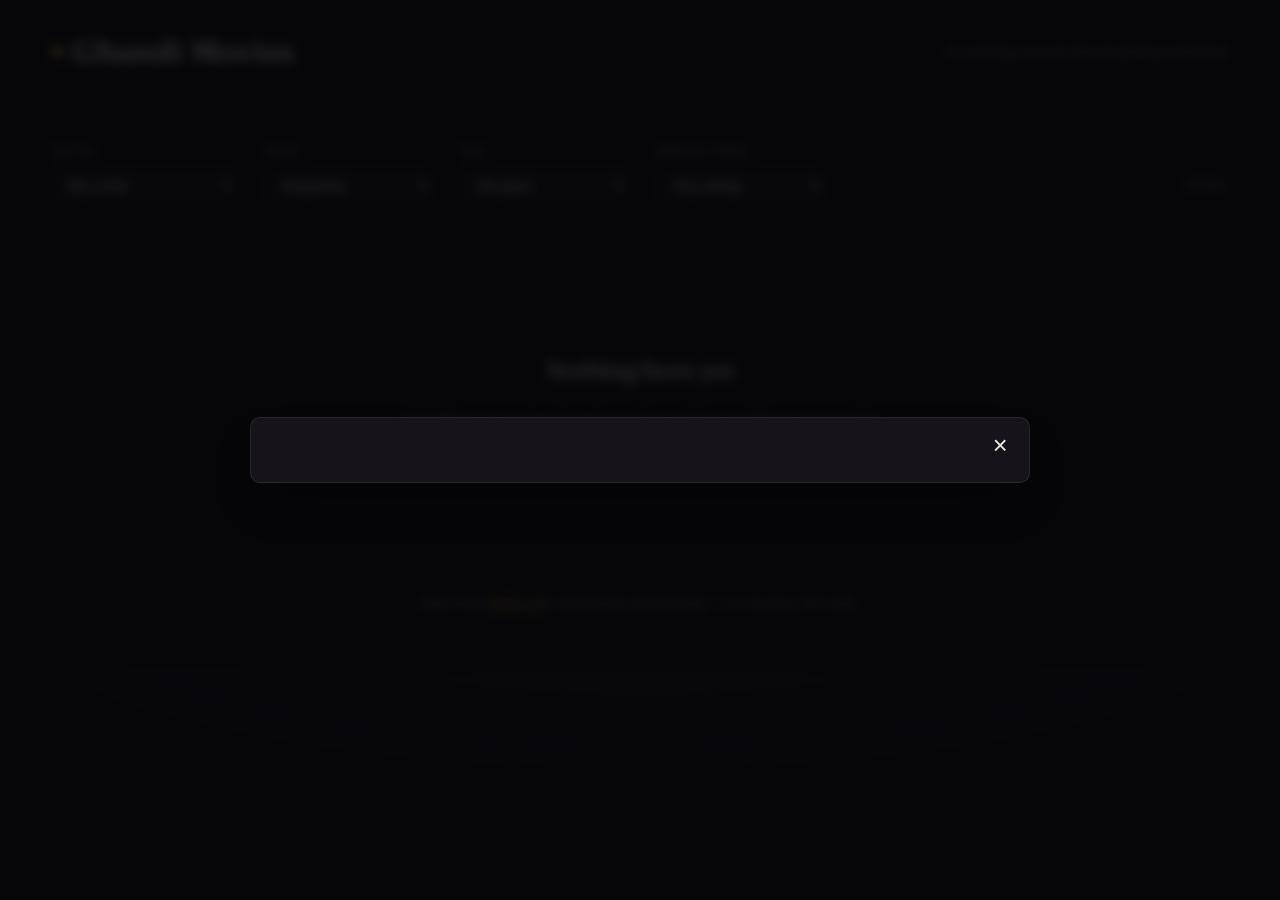
==== index.html @ 1f0ba1b4 "Add files via upload" ====
<!DOCTYPE html>
<html lang="en">
<head>
  <meta charset="UTF-8" />
  <meta name="viewport" content="width=device-width, initial-scale=1.0" />
  <title>GHANDI MOVIES — a personal film archive</title>
  <meta name="description" content="A personal, self-updating library of every film watched — built from a plain text list." />

  <link rel="preconnect" href="https://fonts.googleapis.com">
  <link rel="preconnect" href="https://fonts.gstatic.com" crossorigin>
  <link href="https://fonts.googleapis.com/css2?family=Fraunces:opsz,wght@9..144,400;9..144,500;9..144,600&family=Inter:wght@400;500;600&display=swap" rel="stylesheet">

  <link rel="stylesheet" href="style.css" />
</head>
<body>

  <header class="site-header" id="site-header">
    <div class="header-inner">
      <div class="brand">
        <span class="brand-mark" aria-hidden="true"></span>
        <h1 class="brand-name">Ghandi Movies</h1>
      </div>
      <p class="brand-tagline">A running record of everything watched</p>
    </div>

    <div class="stats-strip" id="stats-strip" aria-live="polite">
      <!-- filled in by script.js -->
    </div>
  </header>

  <main>

    <section class="controls" id="controls" aria-label="Sort and filter">
      <div class="control-group">
        <label for="sort-select">Sort by</label>
        <select id="sort-select">
          <option value="my-order">My order</option>
          <option value="rating-desc">Rating — high to low</option>
          <option value="rating-asc">Rating — low to high</option>
          <option value="year-desc">Year — newest first</option>
          <option value="year-asc">Year — oldest first</option>
          <option value="alpha-asc">Title A → Z</option>
          <option value="alpha-desc">Title Z → A</option>
        </select>
      </div>

      <div class="control-group">
        <label for="genre-select">Genre</label>
        <select id="genre-select">
          <option value="all">All genres</option>
        </select>
      </div>

      <div class="control-group">
        <label for="year-select">Year</label>
        <select id="year-select">
          <option value="all">All years</option>
        </select>
      </div>

      <div class="control-group">
        <label for="rating-select">Minimum rating</label>
        <select id="rating-select">
          <option value="0">Any rating</option>
          <option value="9">9.0+</option>
          <option value="8">8.0+</option>
          <option value="7">7.0+</option>
          <option value="6">6.0+</option>
          <option value="5">5.0+</option>
        </select>
      </div>

      <p class="result-count" id="result-count"></p>
    </section>

    <section aria-label="Movie collection">
      <div class="movie-grid" id="movie-grid">
        <!-- movie cards injected by script.js -->
      </div>

      <div class="empty-state" id="empty-state" hidden>
        <h2>Nothing here yet</h2>
        <p id="empty-state-message">
          Add titles to <code>movies.txt</code> and run the update workflow to populate this archive.
        </p>
      </div>
    </section>

  </main>

  <footer class="site-footer">
    <p>Data from <a href="https://www.omdbapi.com/" target="_blank" rel="noopener noreferrer">OMDb API</a>. Generated automatically — no browser API calls.</p>
  </footer>

  <!-- Card detail overlay -->
  <div class="detail-overlay" id="detail-overlay" hidden>
    <div class="detail-card" role="dialog" aria-modal="true" aria-labelledby="detail-title">
      <button class="detail-close" id="detail-close" aria-label="Close">&times;</button>
      <div class="detail-body" id="detail-body"></div>
    </div>
  </div>

  <script src="script.js"></script>
</body>
</html>
---- style.css ----
/* ==========================================================================
   GHANDI MOVIES — design tokens
   Palette:  #0D0C10 base / #16141A elevated / #EFEAE0 ivory text
             #948F92 muted / #C7A24C brass accent / #7E2436 curtain red
   Type:     Fraunces (display/serif) + Inter (UI/body)
   ========================================================================== */

:root {
  --bg: #0d0c10;
  --bg-elevated: #16141a;
  --bg-card: #1b191f;
  --hairline: rgba(239, 234, 224, 0.09);
  --ivory: #efeae0;
  --muted: #938d92;
  --brass: #c7a24c;
  --brass-soft: rgba(199, 162, 76, 0.16);
  --curtain: #9c3347;

  --font-display: "Fraunces", Georgia, serif;
  --font-body: "Inter", -apple-system, BlinkMacSystemFont, sans-serif;

  --shadow-lifted: 0 24px 48px -20px rgba(0, 0, 0, 0.65);
  --radius-card: 4px 4px 14px 14px;
}

* { box-sizing: border-box; }

@media (prefers-reduced-motion: reduce) {
  *, *::before, *::after {
    animation-duration: 0.001ms !important;
    transition-duration: 0.001ms !important;
  }
}

html { scroll-behavior: smooth; }

body {
  margin: 0;
  background: radial-gradient(ellipse 120% 60% at 50% -10%, #1c1922 0%, var(--bg) 55%);
  color: var(--ivory);
  font-family: var(--font-body);
  line-height: 1.5;
  -webkit-font-smoothing: antialiased;
}

a { color: var(--brass); }

:focus-visible {
  outline: 2px solid var(--brass);
  outline-offset: 3px;
}

/* ---------- header ---------- */

.site-header {
  position: sticky;
  top: 0;
  z-index: 40;
  background: rgba(13, 12, 16, 0.88);
  backdrop-filter: blur(10px);
  border-bottom: 1px solid var(--hairline);
}

.header-inner {
  max-width: 1240px;
  margin: 0 auto;
  padding: 1.75rem 2rem 1.1rem;
  display: flex;
  align-items: baseline;
  justify-content: space-between;
  gap: 1rem;
  flex-wrap: wrap;
}

.brand { display: flex; align-items: center; gap: 0.65rem; }

.brand-mark {
  width: 11px;
  height: 11px;
  border-radius: 50%;
  background: var(--brass);
  box-shadow: 0 0 0 3px var(--brass-soft);
  flex-shrink: 0;
}

.brand-name {
  font-family: var(--font-display);
  font-optical-sizing: auto;
  font-weight: 600;
  font-size: clamp(1.5rem, 2.4vw, 2.05rem);
  letter-spacing: 0.01em;
  margin: 0;
}

.brand-tagline {
  margin: 0;
  color: var(--muted);
  font-size: 0.92rem;
}

.stats-strip {
  max-width: 1240px;
  margin: 0 auto;
  padding: 0 2rem 1.1rem;
  display: flex;
  gap: 2.25rem;
  flex-wrap: wrap;
  font-size: 0.85rem;
}

.stat {
  display: flex;
  flex-direction: column;
  gap: 0.15rem;
  min-width: 80px;
}

.stat-value {
  font-family: var(--font-display);
  font-size: 1.25rem;
  font-weight: 500;
  color: var(--ivory);
}

.stat-label { color: var(--muted); }

.stat-value.accent { color: var(--brass); }

/* ---------- controls ---------- */

.controls {
  max-width: 1240px;
  margin: 2rem auto 0.5rem;
  padding: 0 2rem;
  display: flex;
  align-items: flex-end;
  gap: 1.75rem;
  flex-wrap: wrap;
}

.control-group {
  display: flex;
  flex-direction: column;
  gap: 0.35rem;
}

.control-group label {
  font-size: 0.78rem;
  color: var(--muted);
}

.control-group select {
  background: var(--bg-elevated);
  color: var(--ivory);
  border: 1px solid var(--hairline);
  border-radius: 3px;
  padding: 0.5rem 0.7rem;
  font-family: var(--font-body);
  font-size: 0.9rem;
  min-width: 168px;
  cursor: pointer;
}

.control-group select:hover { border-color: var(--brass); }

.result-count {
  margin: 0 0 0.55rem auto;
  color: var(--muted);
  font-size: 0.85rem;
}

/* ---------- movie grid ---------- */

.movie-grid {
  max-width: 1240px;
  margin: 0 auto;
  padding: 1.75rem 2rem 4rem;
  display: grid;
  grid-template-columns: repeat(auto-fill, minmax(200px, 1fr));
  gap: 1.9rem 1.6rem;
}

.movie-card {
  position: relative;
  background: var(--bg-card);
  border-radius: var(--radius-card);
  overflow: hidden;
  cursor: pointer;
  transition: transform 0.35s cubic-bezier(0.2, 0.8, 0.2, 1), box-shadow 0.35s ease;
}

.movie-card:hover,
.movie-card:focus-visible {
  transform: translateY(-6px);
  box-shadow: var(--shadow-lifted);
}

.poster-wrap {
  position: relative;
  aspect-ratio: 2 / 3;
  background: linear-gradient(155deg, #221f28, #131218);
  overflow: hidden;
}

.poster-wrap img {
  width: 100%;
  height: 100%;
  object-fit: cover;
  display: block;
  transition: transform 0.6s ease;
}

.movie-card:hover .poster-wrap img { transform: scale(1.045); }

.poster-placeholder {
  display: flex;
  align-items: center;
  justify-content: center;
  height: 100%;
  padding: 1rem;
  text-align: center;
  color: var(--muted);
  font-family: var(--font-display);
  font-size: 1rem;
}

.rating-badge {
  position: absolute;
  top: 0.6rem;
  right: 0.6rem;
  background: rgba(13, 12, 16, 0.82);
  border: 1px solid var(--brass-soft);
  color: var(--brass);
  font-family: var(--font-display);
  font-weight: 600;
  font-size: 0.85rem;
  padding: 0.2rem 0.5rem;
  border-radius: 3px;
  backdrop-filter: blur(4px);
}

.card-overlay {
  position: absolute;
  inset: 0;
  display: flex;
  align-items: flex-end;
  padding: 0.9rem;
  background: linear-gradient(0deg, rgba(9, 8, 11, 0.95) 8%, rgba(9, 8, 11, 0.35) 55%, transparent 85%);
  opacity: 0;
  transition: opacity 0.3s ease;
}

.movie-card:hover .card-overlay,
.movie-card:focus-visible .card-overlay { opacity: 1; }

.overlay-cast {
  font-size: 0.78rem;
  color: var(--muted);
  line-height: 1.4;
}

.card-meta {
  padding: 0.8rem 0.85rem 0.95rem;
}

.card-title {
  font-family: var(--font-display);
  font-weight: 500;
  font-size: 1.02rem;
  margin: 0 0 0.25rem;
  line-height: 1.3;
}

.card-subline {
  margin: 0;
  color: var(--muted);
  font-size: 0.82rem;
  display: flex;
  gap: 0.5rem;
  flex-wrap: wrap;
}

.error-card {
  border: 1px dashed rgba(239, 234, 224, 0.18);
  cursor: default;
}

.error-card .poster-placeholder { color: var(--curtain); }

/* ---------- empty state ---------- */

.empty-state {
  max-width: 560px;
  margin: 3rem auto 6rem;
  text-align: center;
  padding: 0 2rem;
}

.empty-state h2 {
  font-family: var(--font-display);
  font-weight: 500;
}

.empty-state p { color: var(--muted); }

.empty-state code {
  background: var(--bg-elevated);
  padding: 0.1rem 0.4rem;
  border-radius: 3px;
  font-size: 0.9em;
}

/* ---------- detail overlay ---------- */

.detail-overlay {
  position: fixed;
  inset: 0;
  background: rgba(6, 5, 8, 0.82);
  backdrop-filter: blur(6px);
  display: flex;
  align-items: center;
  justify-content: center;
  z-index: 100;
  padding: 1.5rem;
}

.detail-card {
  position: relative;
  background: var(--bg-elevated);
  border: 1px solid var(--hairline);
  border-radius: 10px;
  max-width: 780px;
  width: 100%;
  max-height: 88vh;
  overflow-y: auto;
  box-shadow: var(--shadow-lifted);
}

.detail-body {
  display: grid;
  grid-template-columns: 220px 1fr;
  gap: 1.75rem;
  padding: 2rem;
}

@media (max-width: 620px) {
  .detail-body { grid-template-columns: 1fr; }
}

.detail-body img {
  width: 100%;
  border-radius: 6px;
  aspect-ratio: 2 / 3;
  object-fit: cover;
}

.detail-body h2 {
  font-family: var(--font-display);
  font-size: 1.6rem;
  margin: 0 0 0.35rem;
}

.detail-facts {
  color: var(--muted);
  font-size: 0.88rem;
  margin: 0 0 1rem;
  display: flex;
  gap: 0.6rem;
  flex-wrap: wrap;
}

.detail-plot {
  margin: 0 0 1rem;
  font-size: 0.95rem;
}

.detail-row {
  font-size: 0.86rem;
  margin: 0.3rem 0;
}

.detail-row span { color: var(--muted); }

.detail-close {
  position: absolute;
  top: 0.85rem;
  right: 0.95rem;
  background: none;
  border: none;
  color: var(--ivory);
  font-size: 1.6rem;
  line-height: 1;
  cursor: pointer;
  z-index: 1;
}

.detail-close:hover { color: var(--brass); }

/* ---------- footer ---------- */

.site-footer {
  border-top: 1px solid var(--hairline);
  text-align: center;
  padding: 1.75rem 1rem 2.5rem;
  color: var(--muted);
  font-size: 0.82rem;
}

/* ---------- responsive ---------- */

@media (max-width: 640px) {
  .header-inner, .stats-strip, .controls, .movie-grid { padding-left: 1.15rem; padding-right: 1.15rem; }
  .movie-grid { grid-template-columns: repeat(auto-fill, minmax(150px, 1fr)); gap: 1.2rem 1rem; }
  .result-count { margin-left: 0; width: 100%; order: 10; }
}
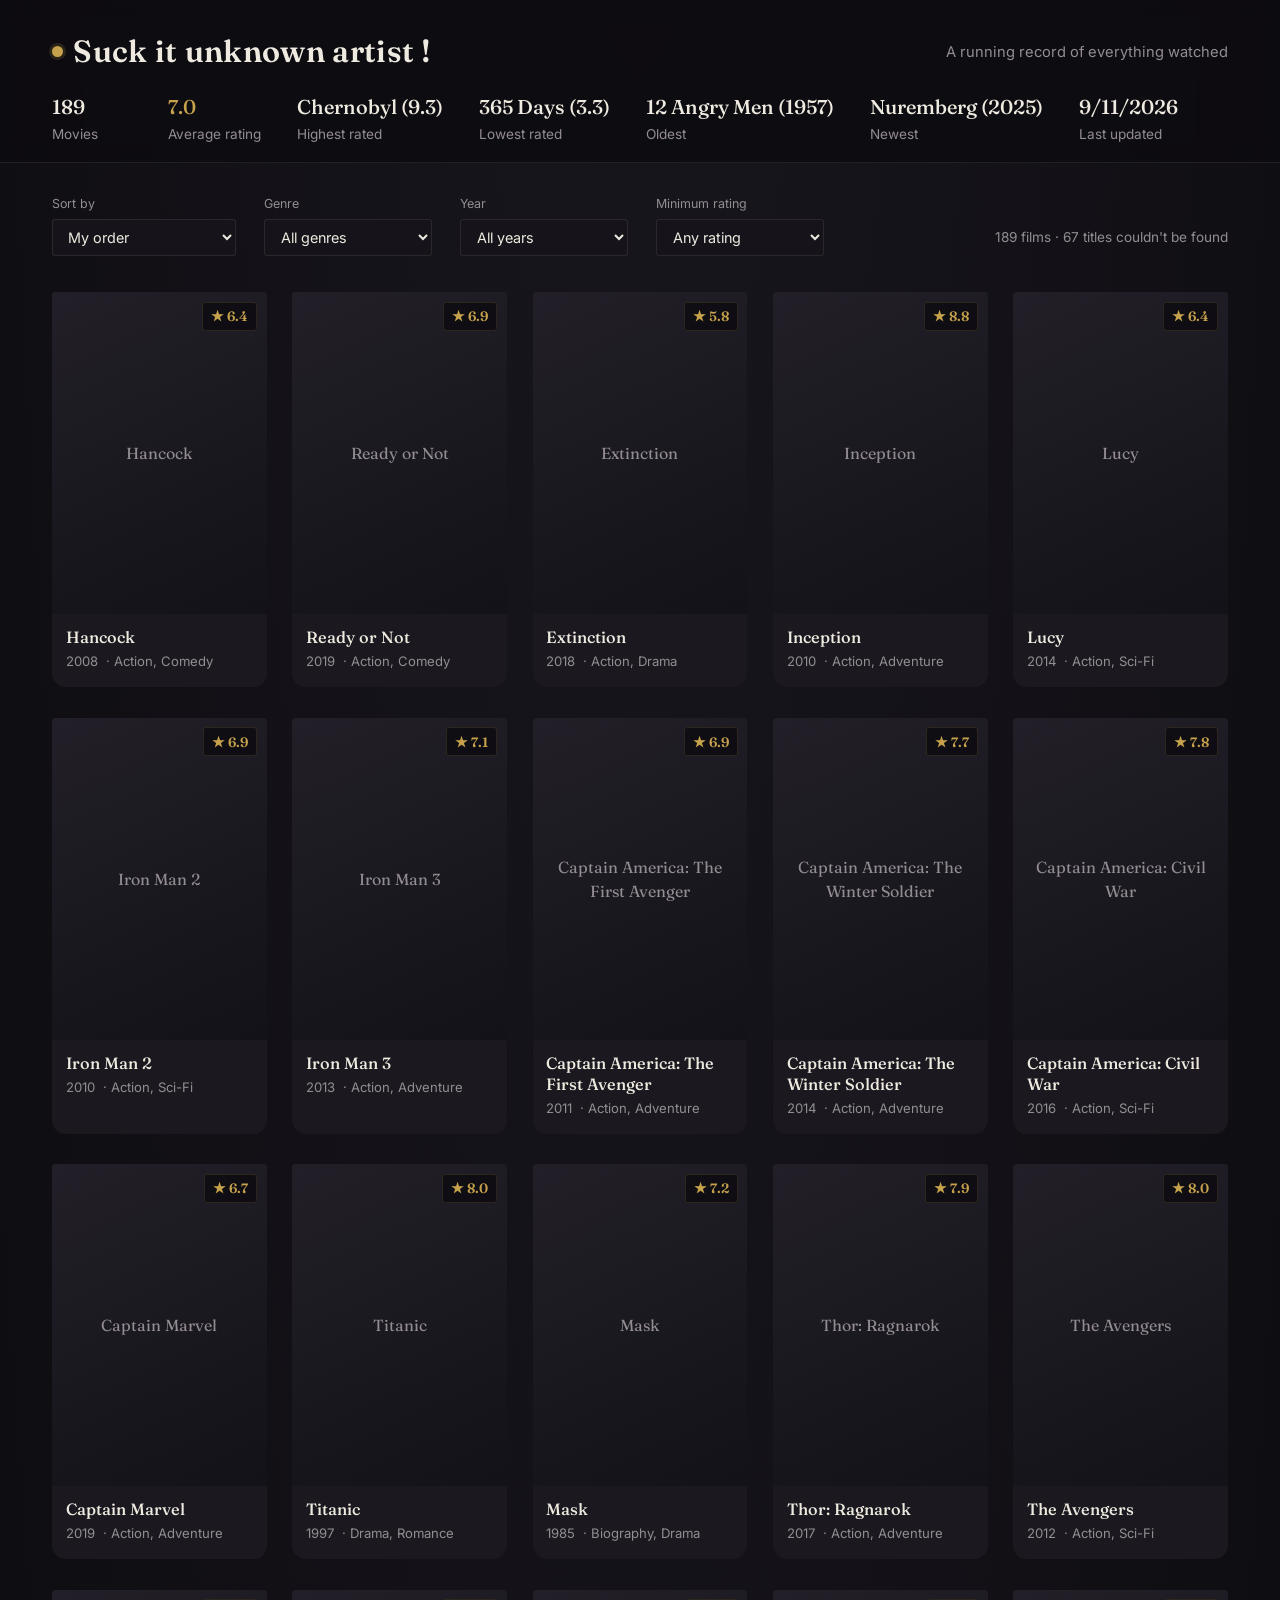
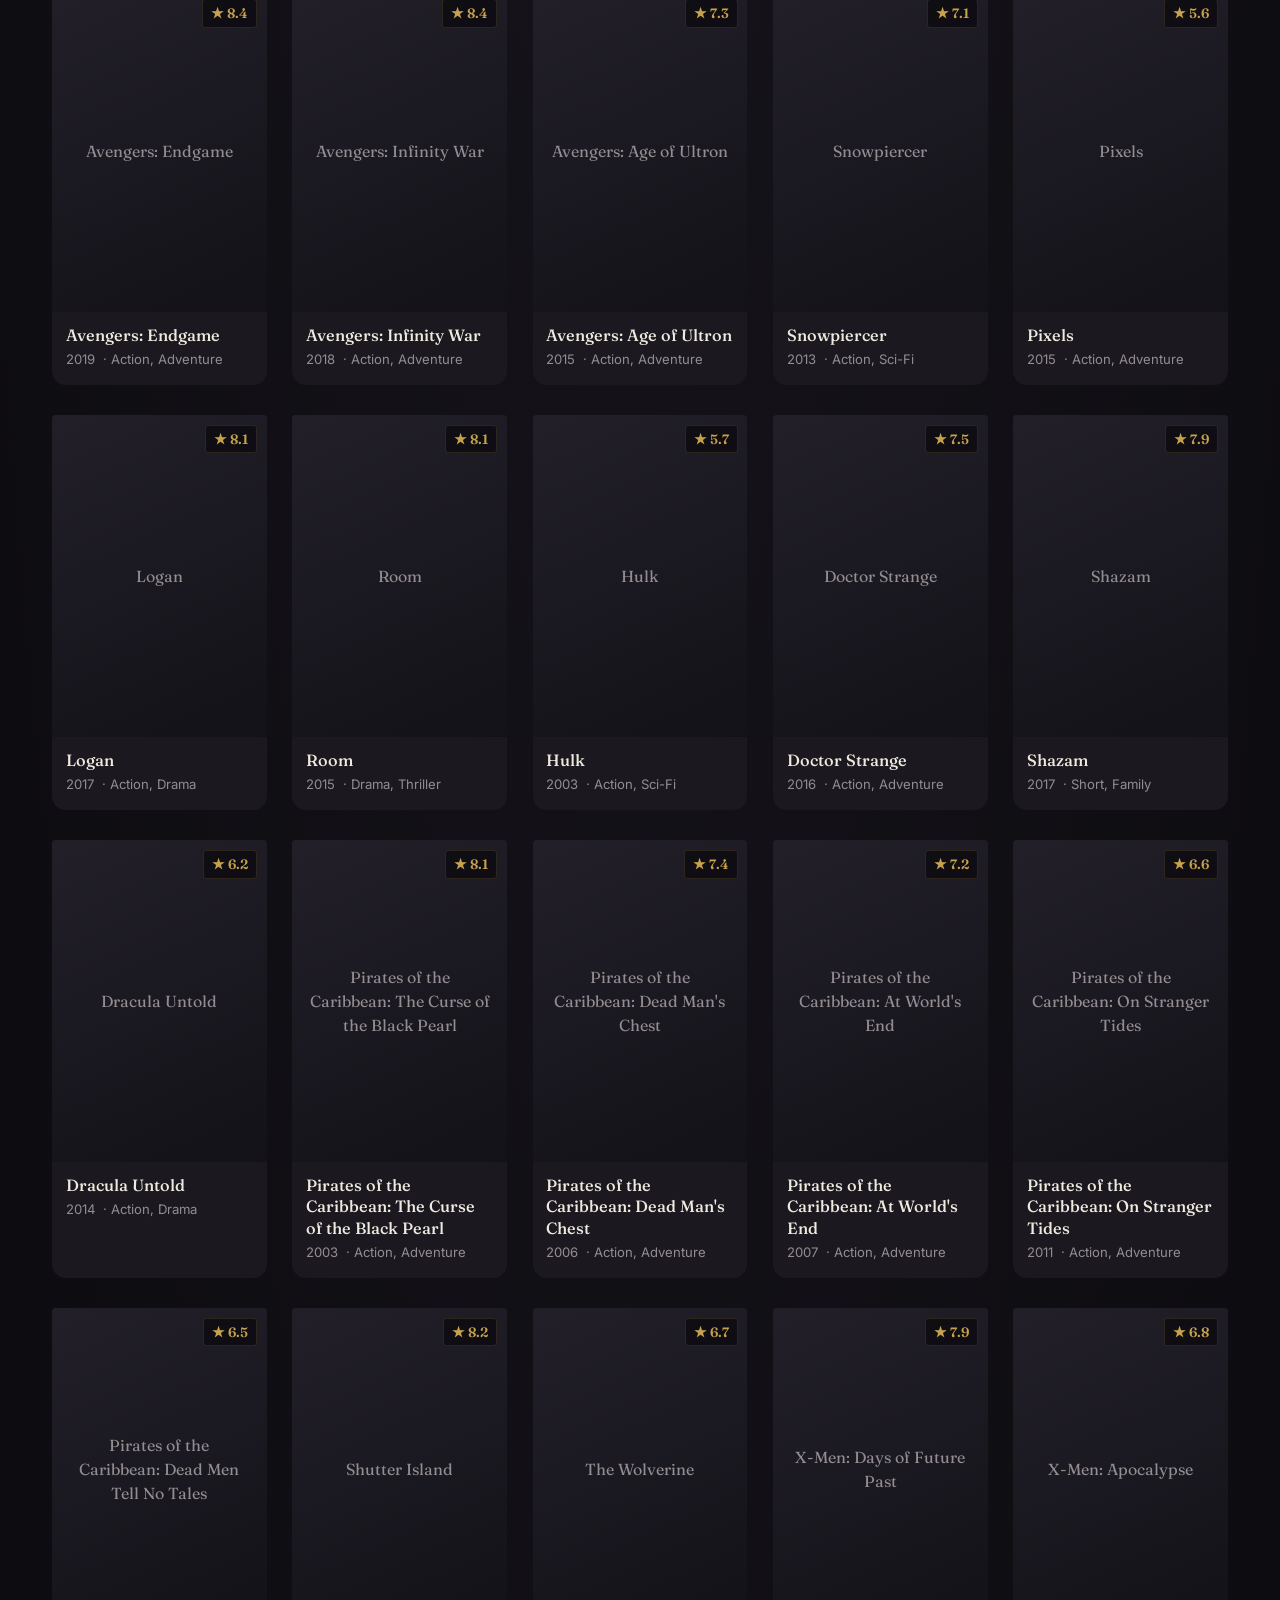
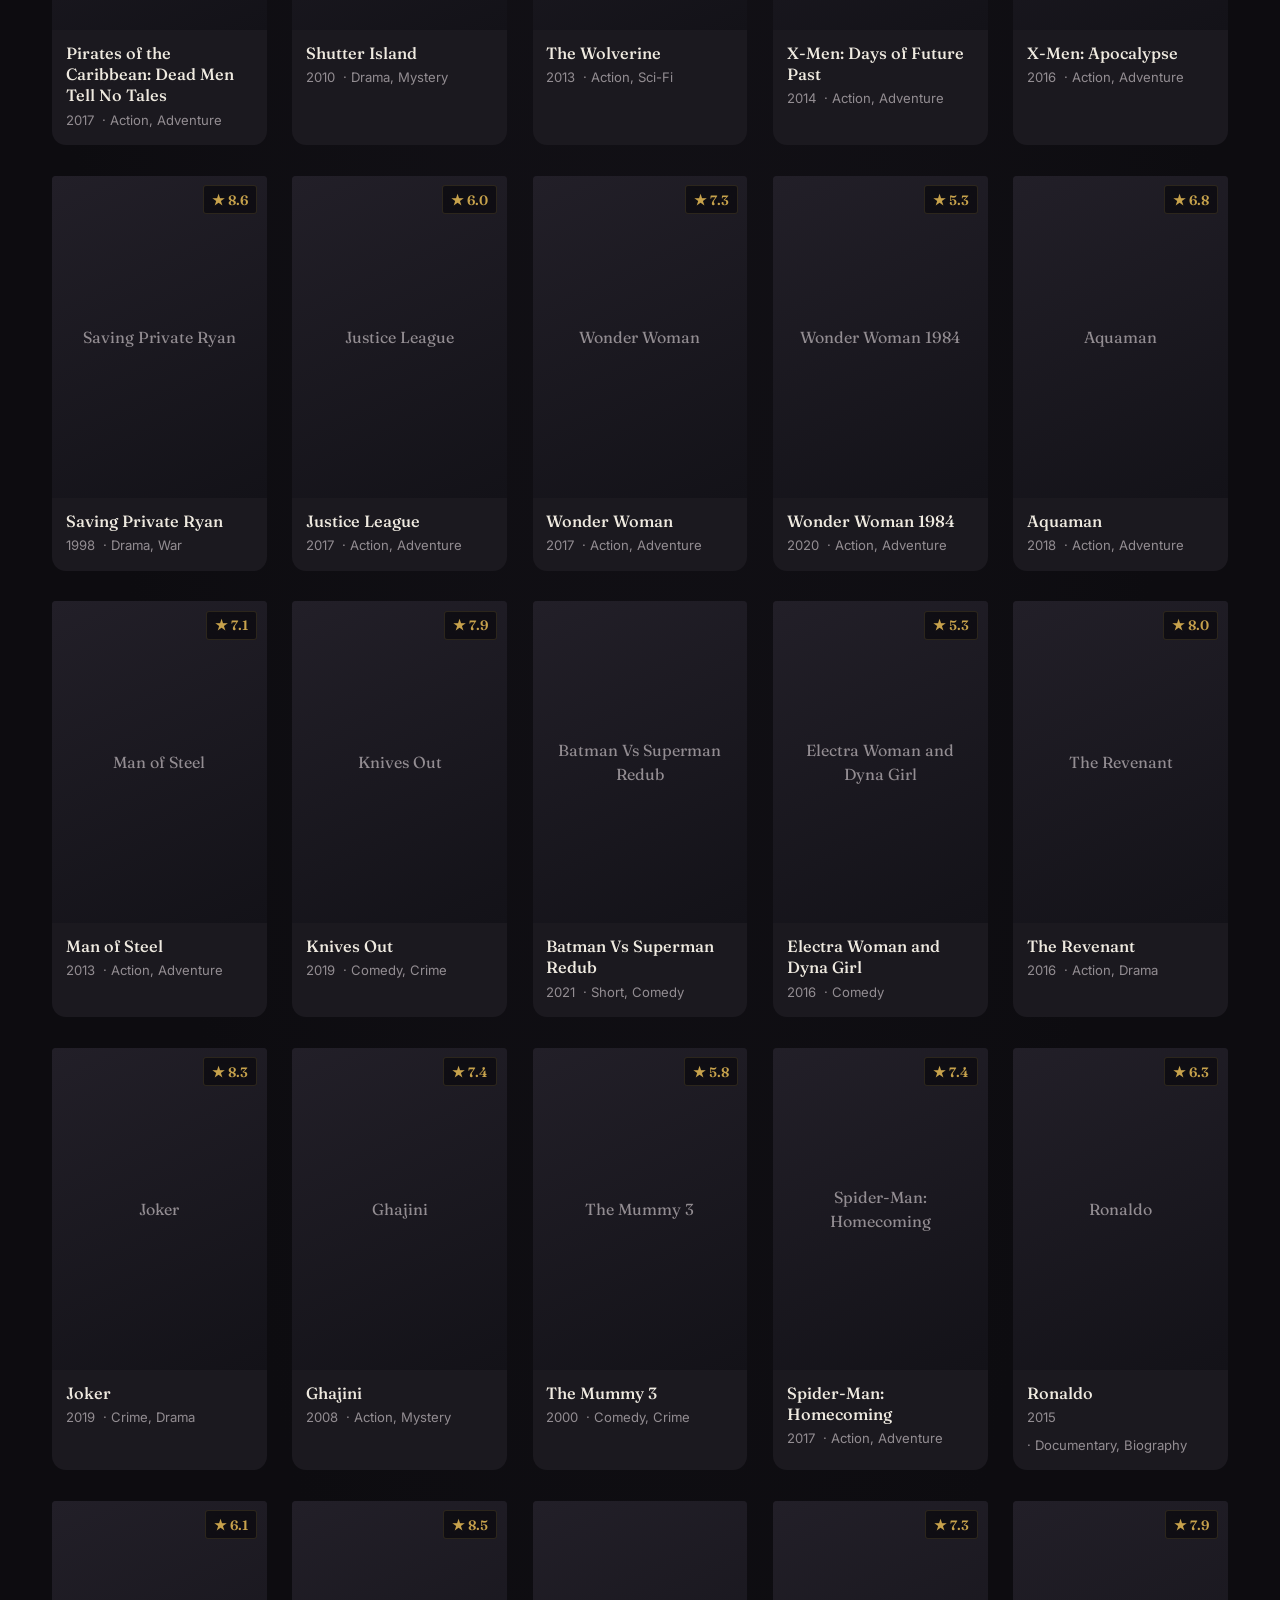
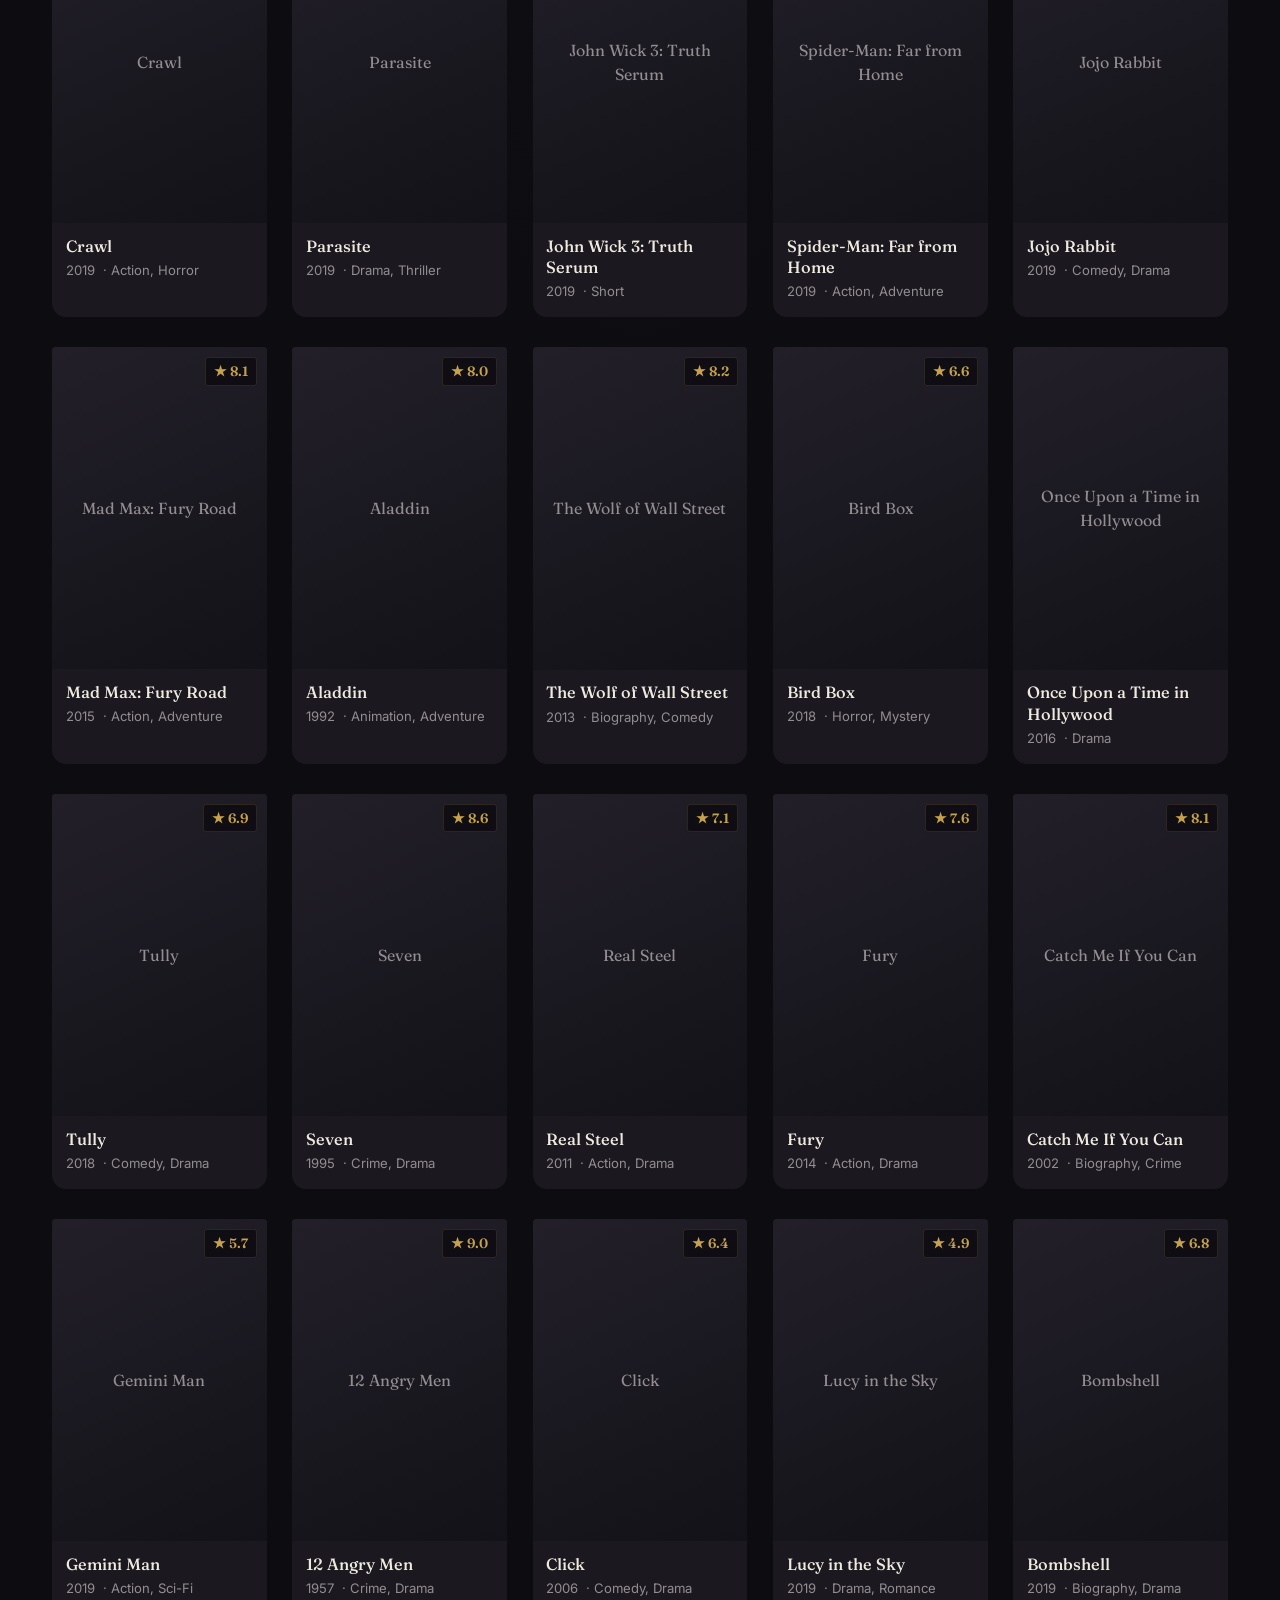
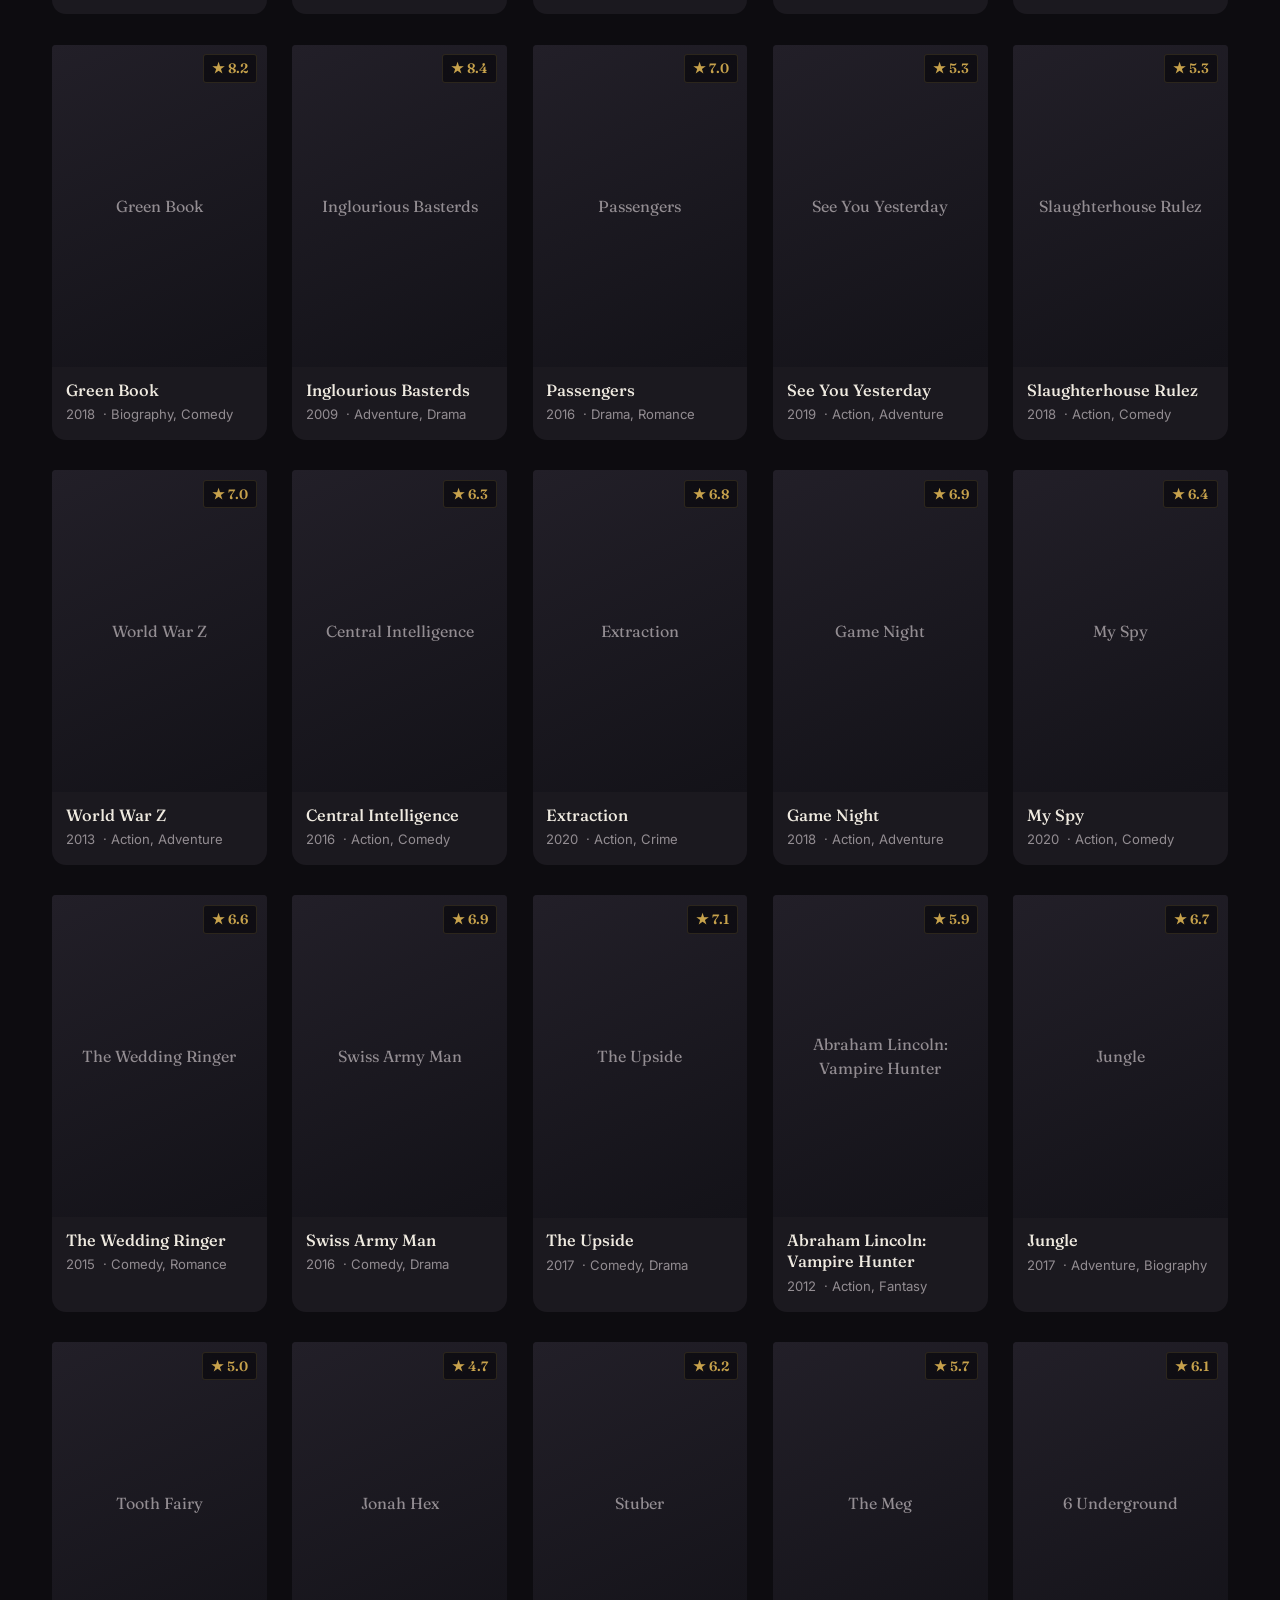
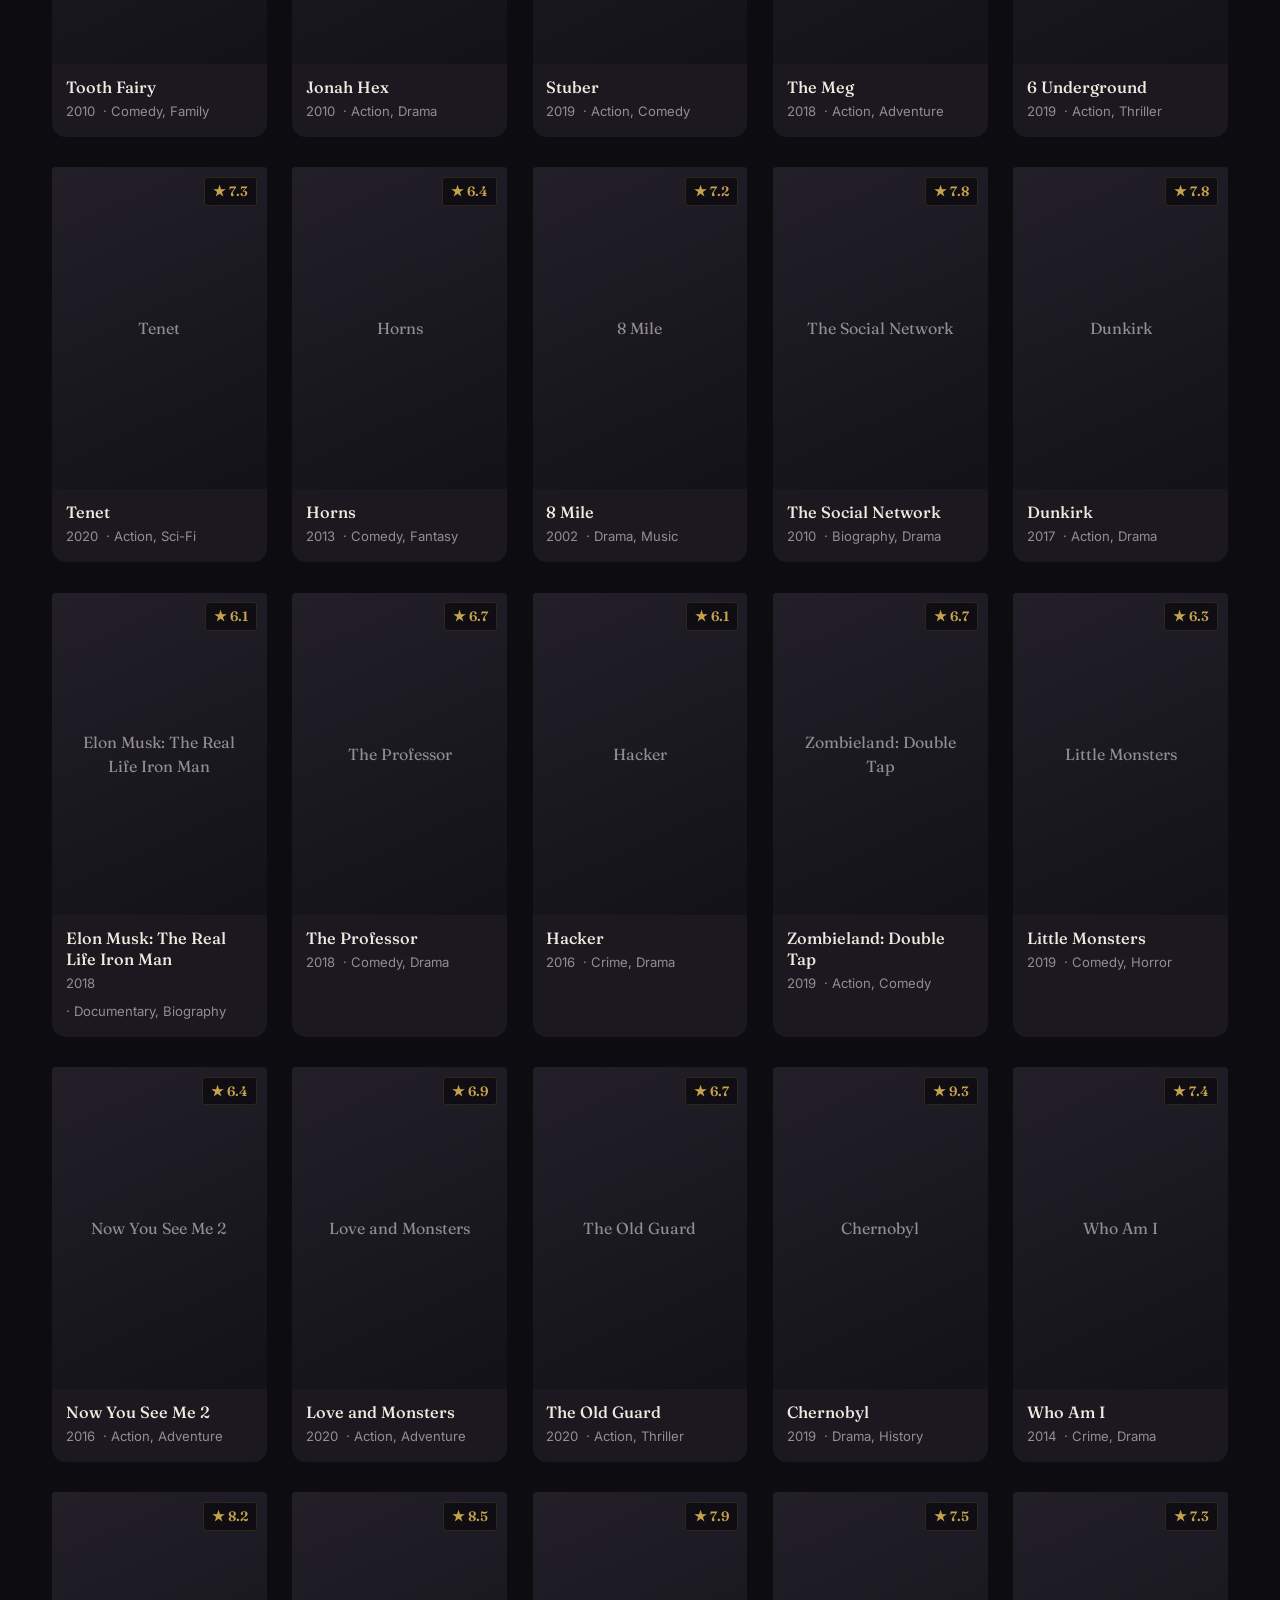
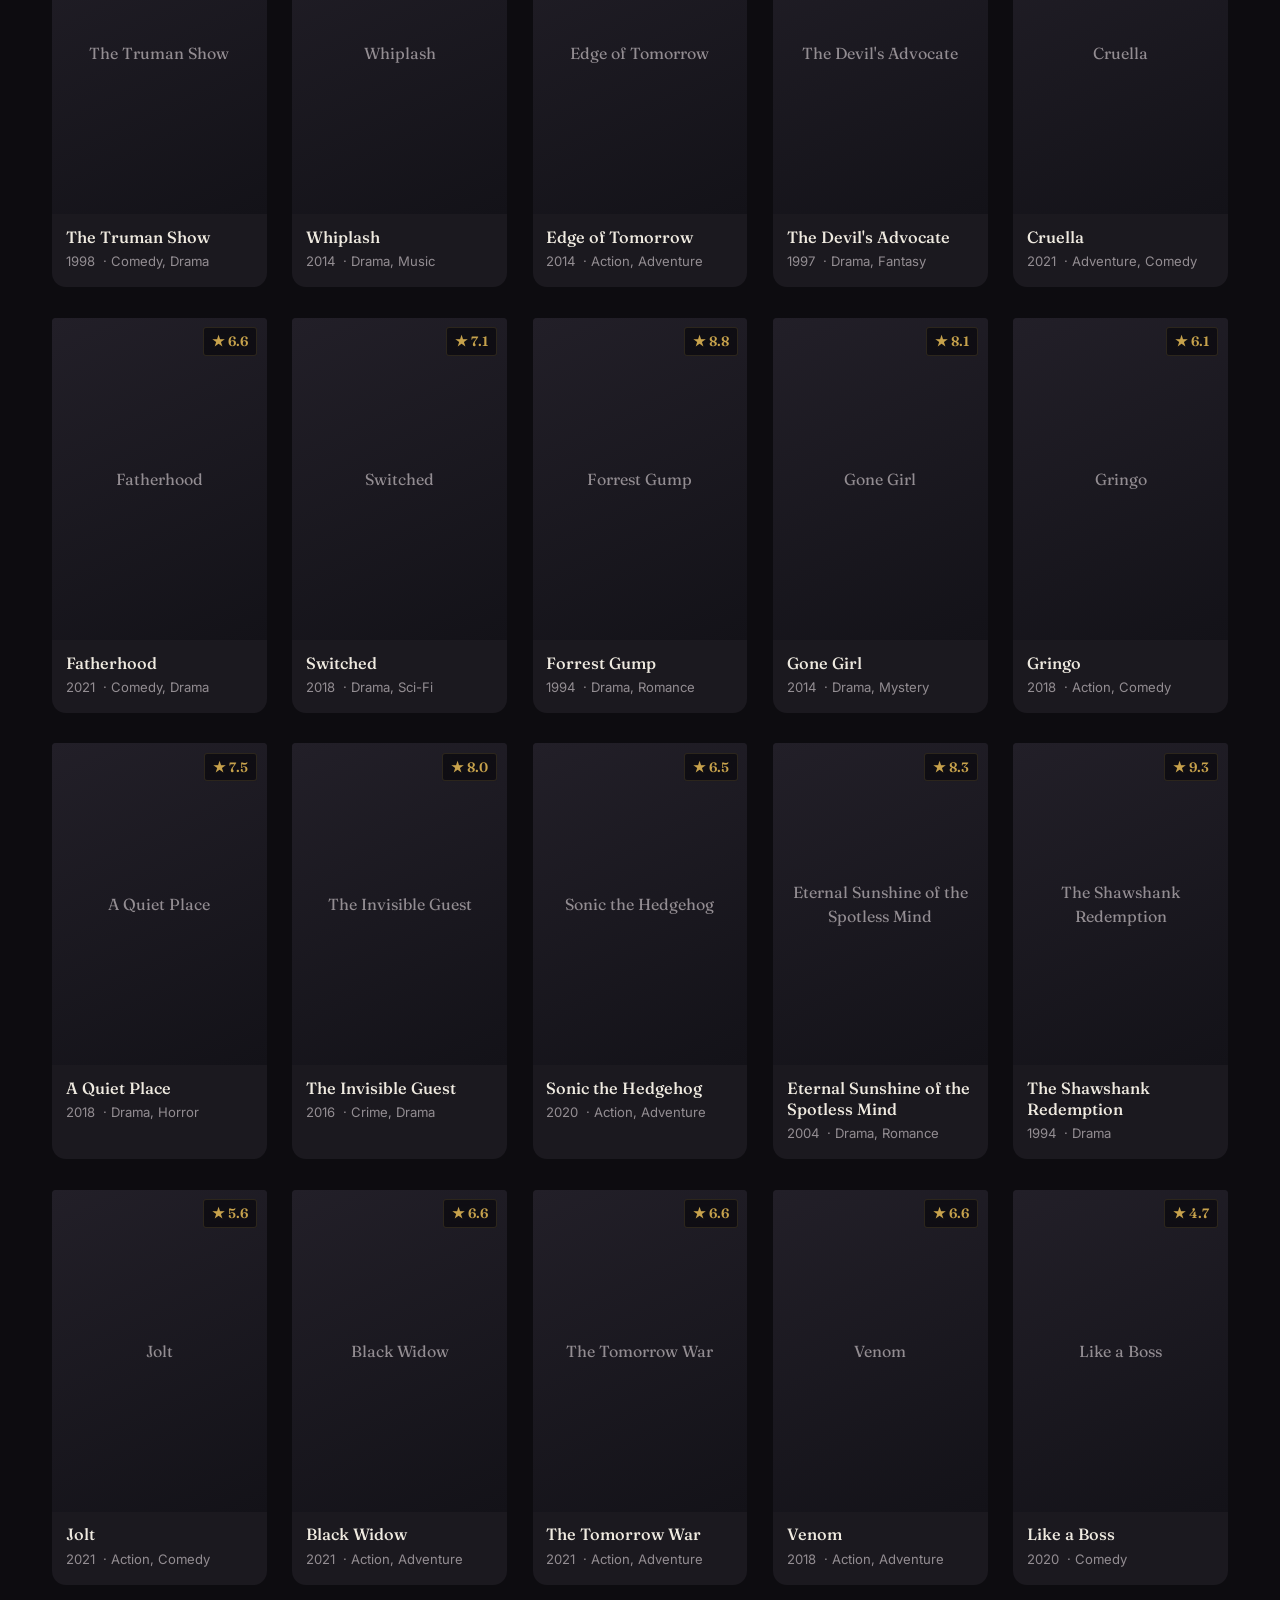
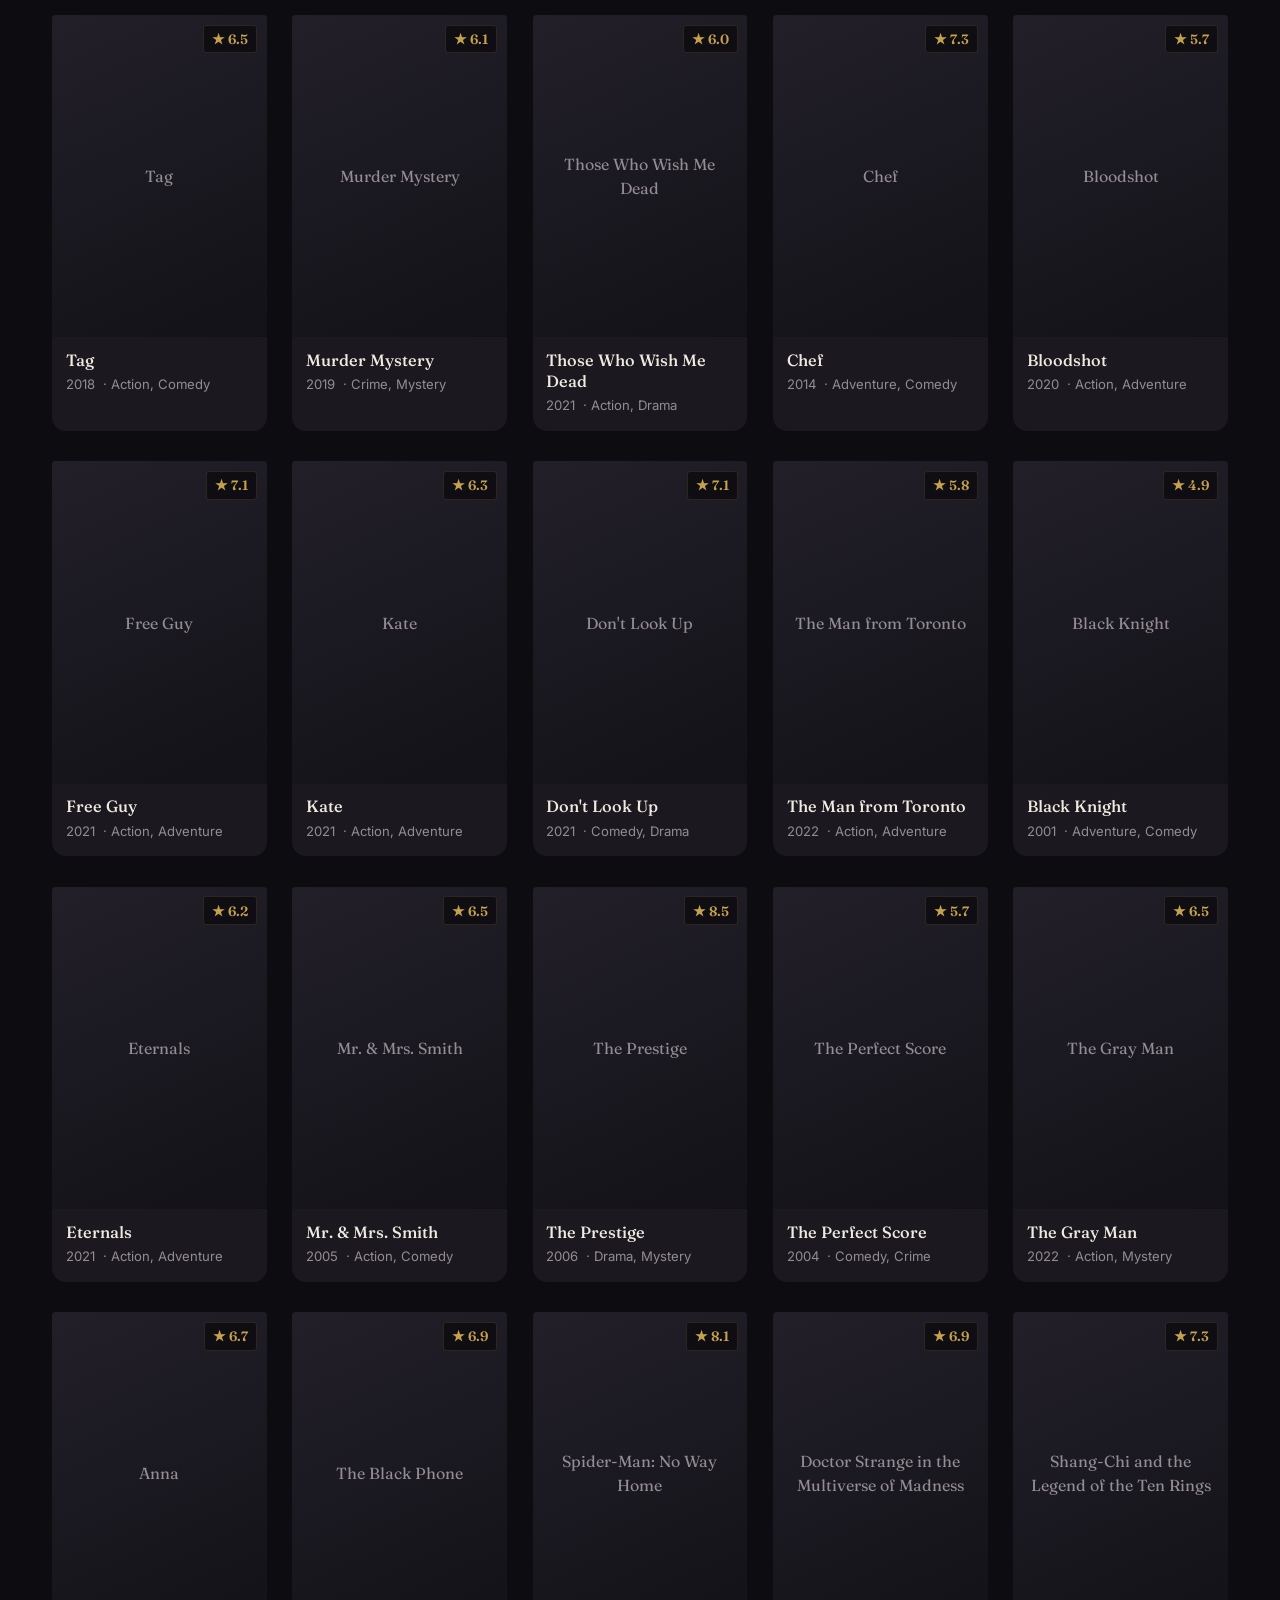
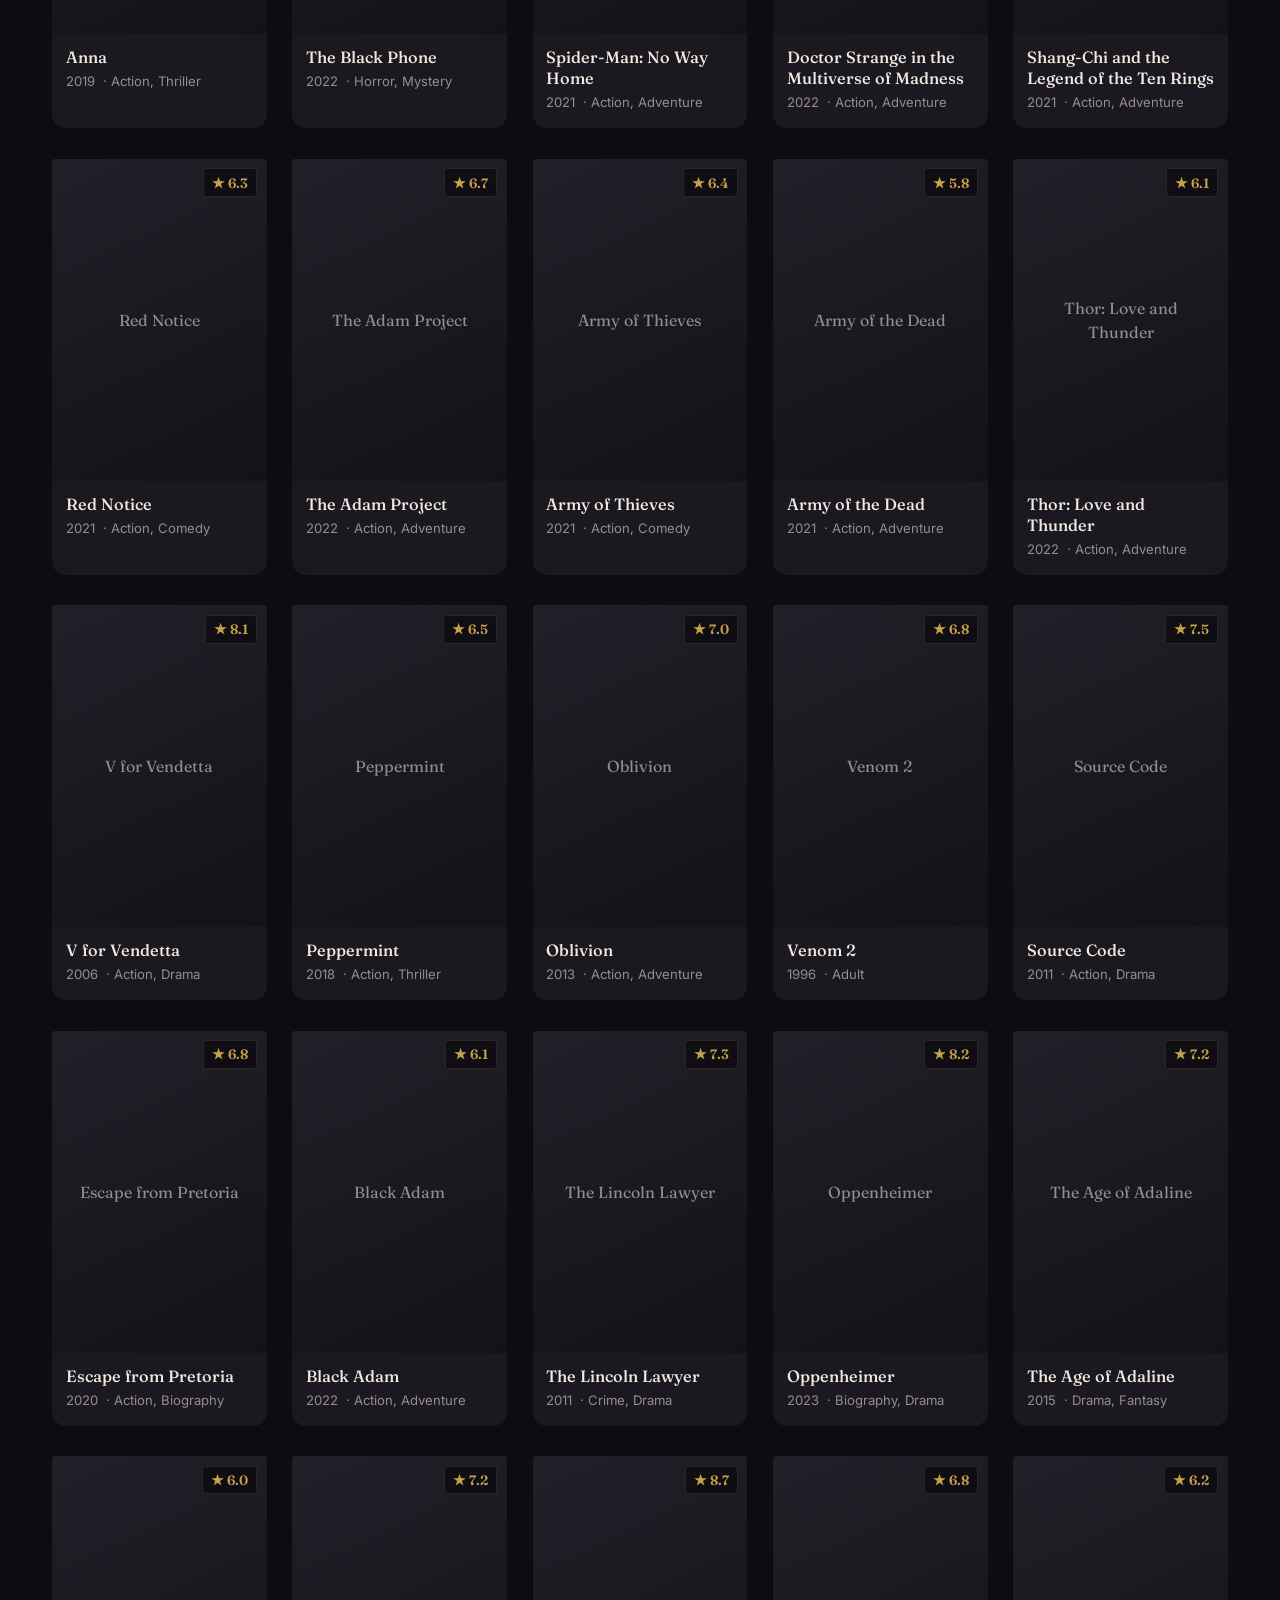
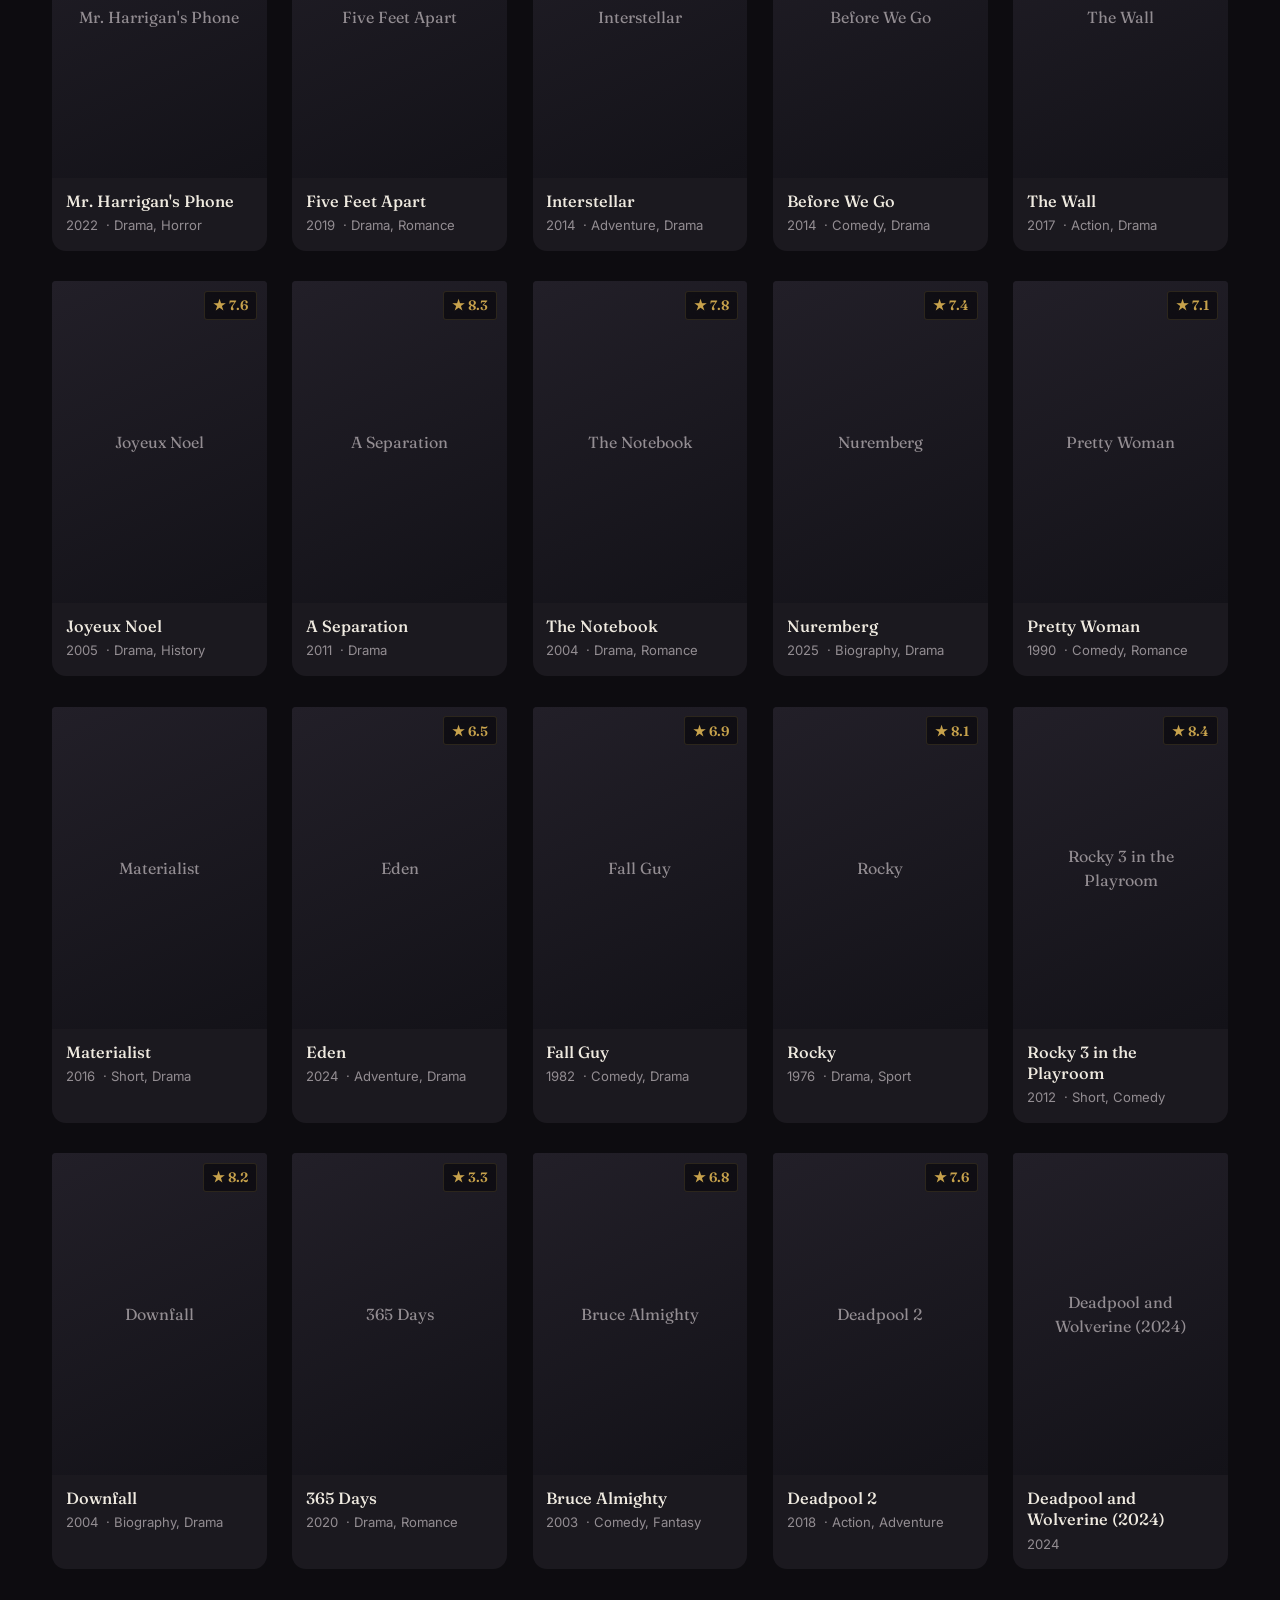
==== commit 51b869ce: "Update brand name" ====
--- a/index.html
+++ b/index.html
@@ -18,7 +18,7 @@
     <div class="header-inner">
       <div class="brand">
         <span class="brand-mark" aria-hidden="true"></span>
-        <h1 class="brand-name">Ghandi Movies</h1>
+        <h1 class="brand-name">Suck it unknown artist ! </h1>
       </div>
       <p class="brand-tagline">A running record of everything watched</p>
     </div>
@@ -102,4 +102,4 @@
 
   <script src="script.js"></script>
 </body>
-</html>+</html>
--- a/style.css
+++ b/style.css
@@ -310,8 +310,11 @@
   font-size: 0.9em;
 }
 
+.empty-state[hidden] { display: none; }
+
+
 /* ---------- detail overlay ---------- */
-
+.detail-overlay[hidden] { display: none; }
 .detail-overlay {
   position: fixed;
   inset: 0;
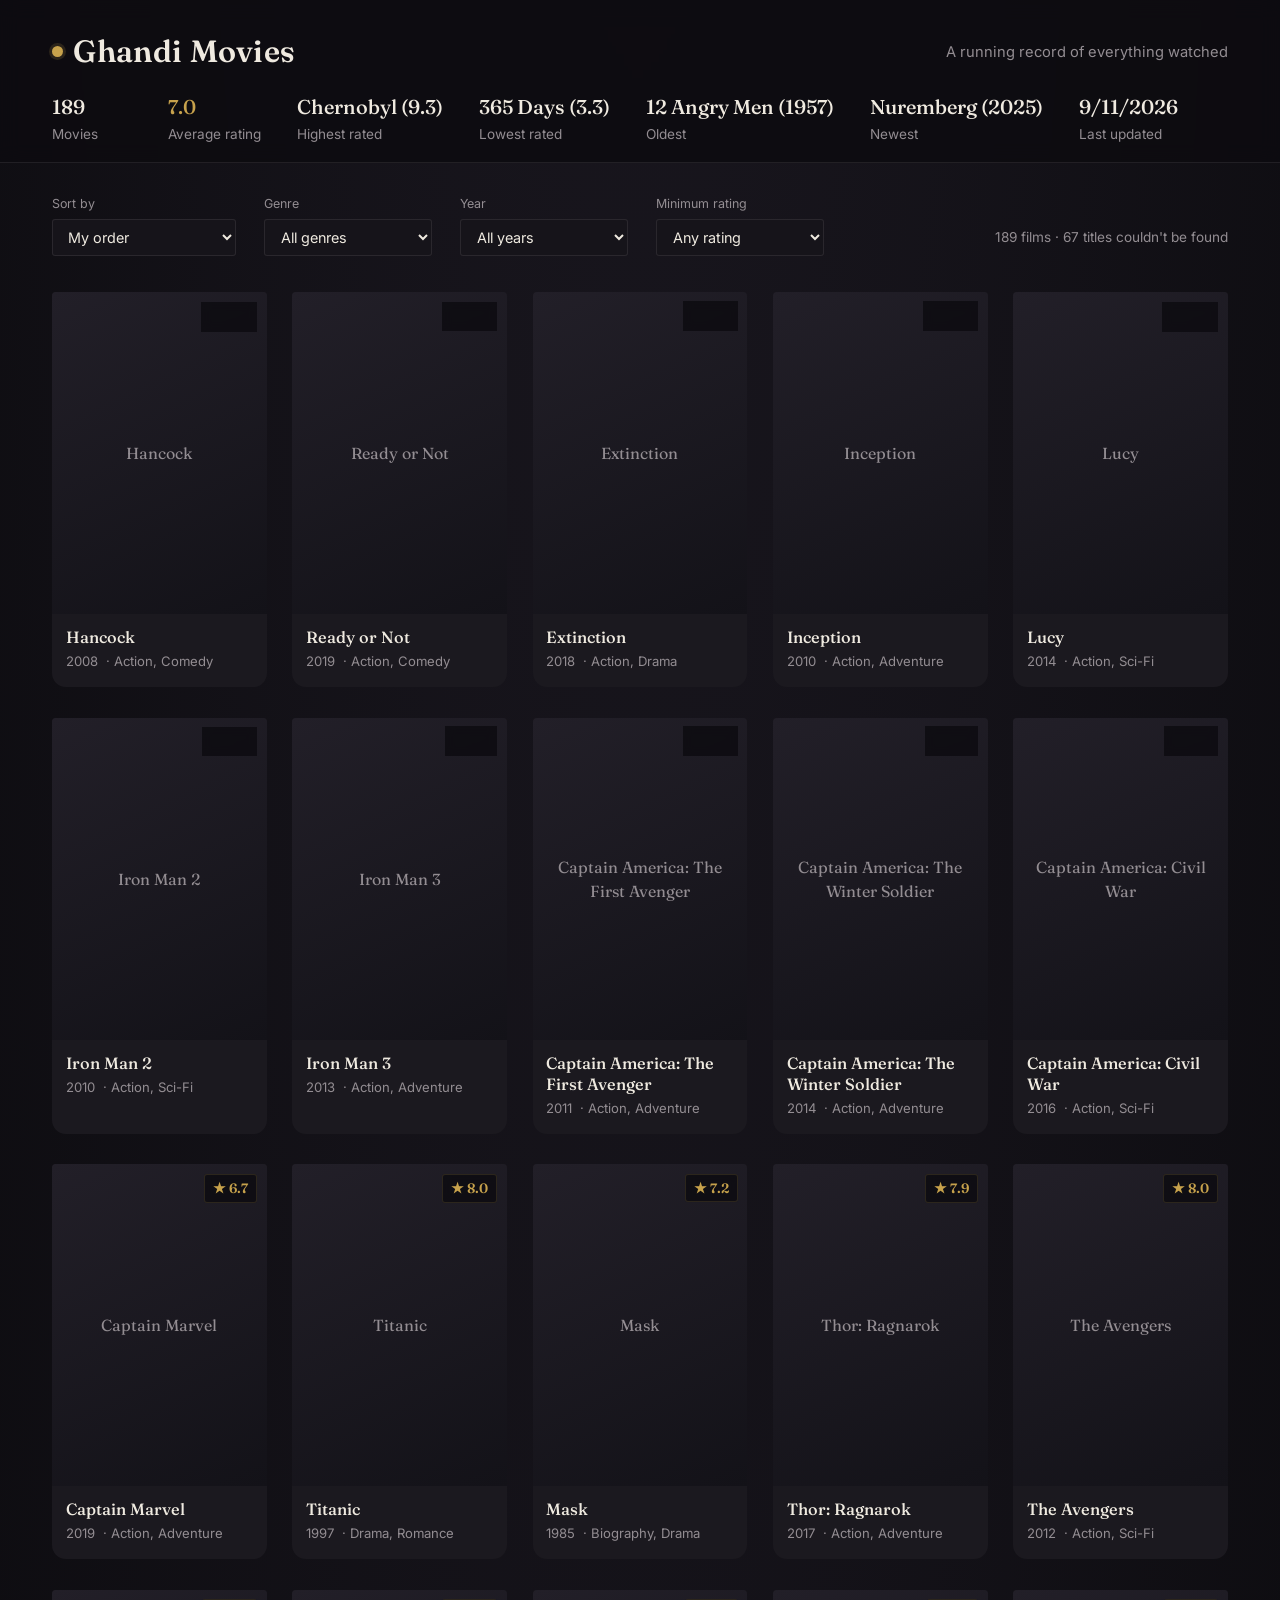
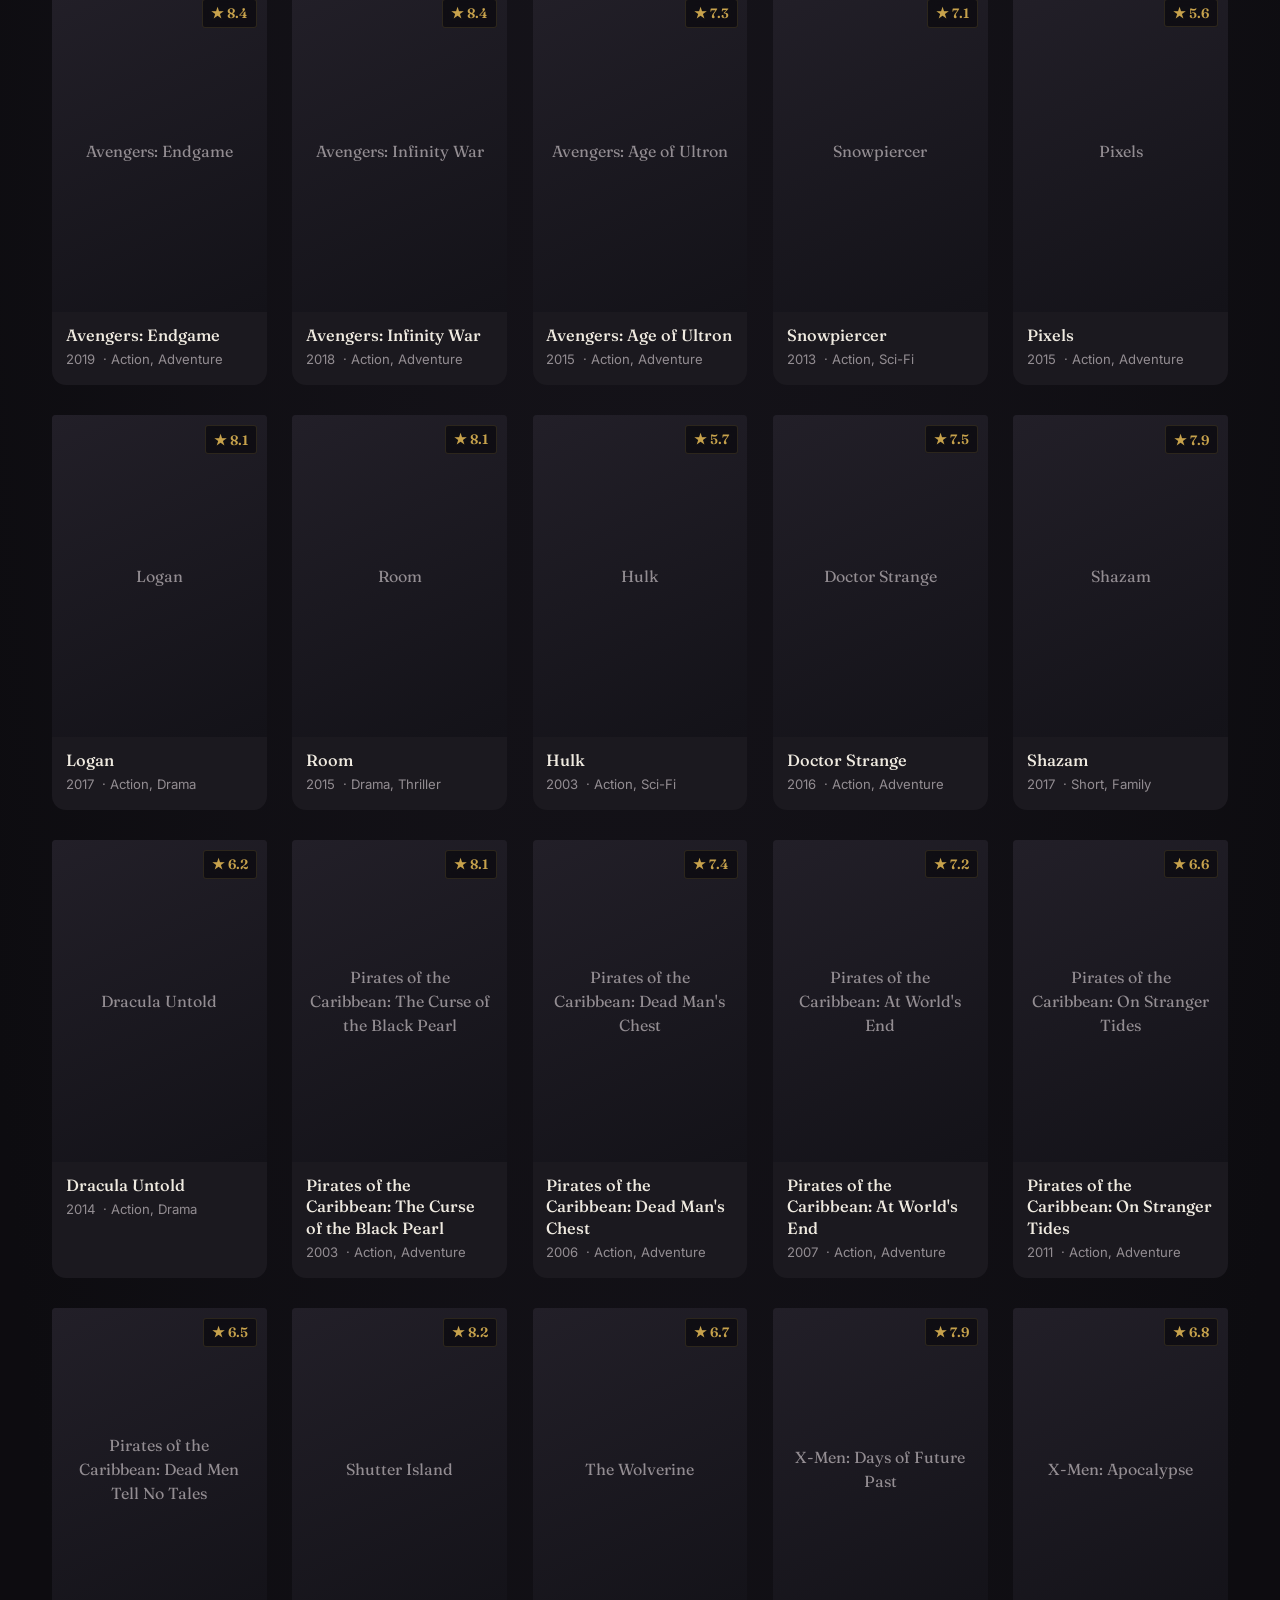
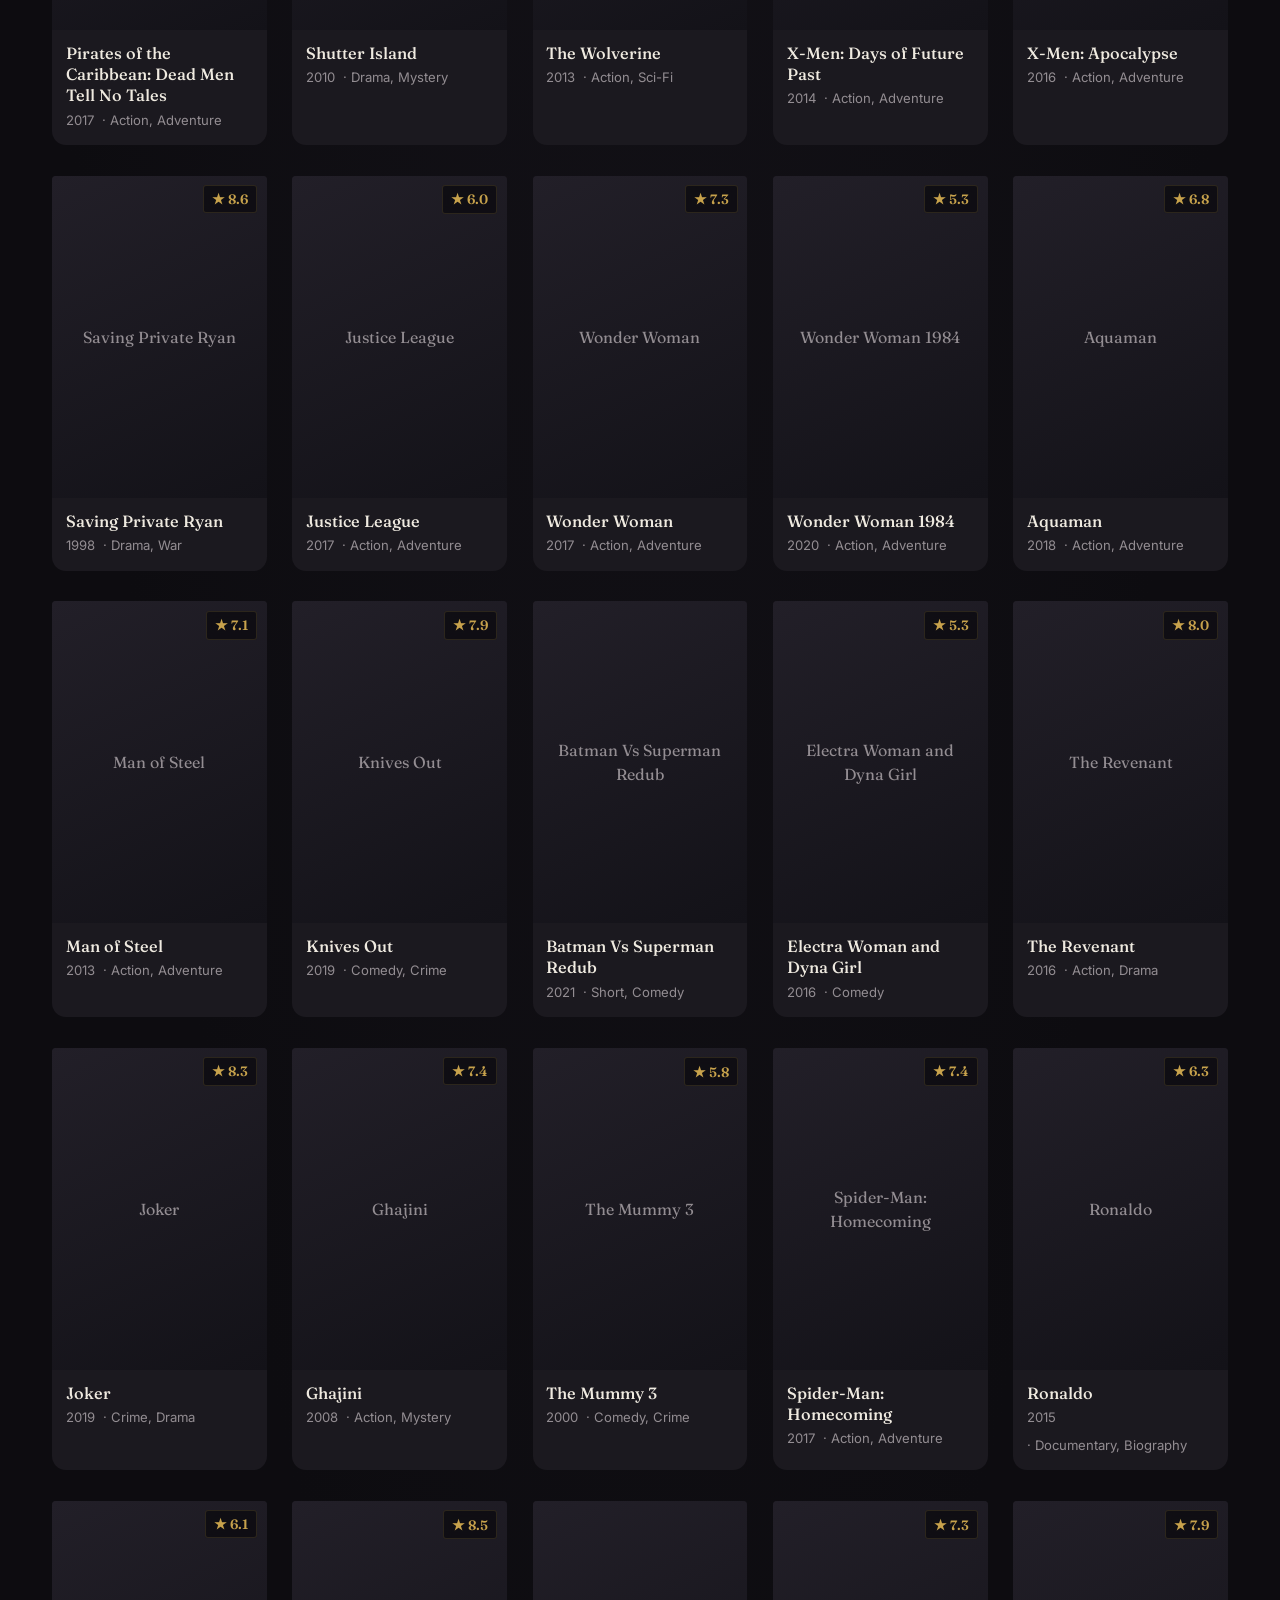
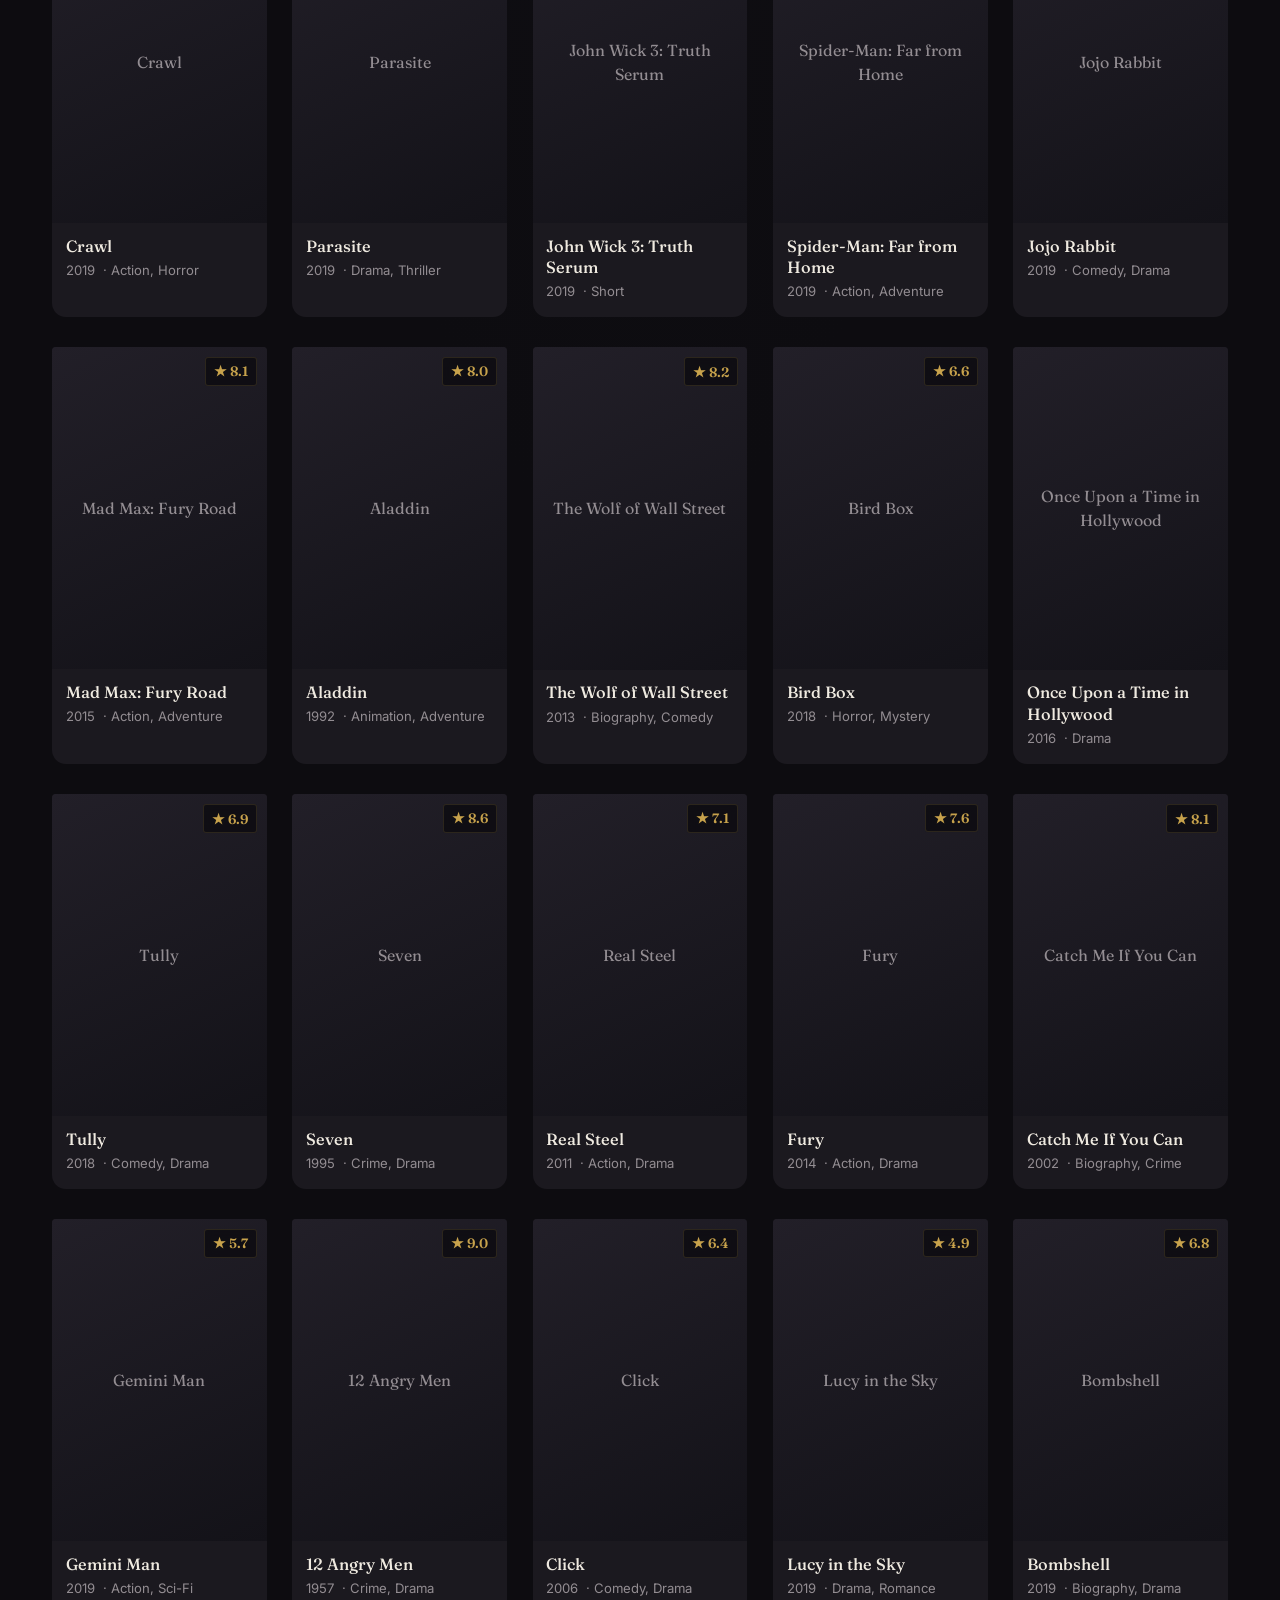
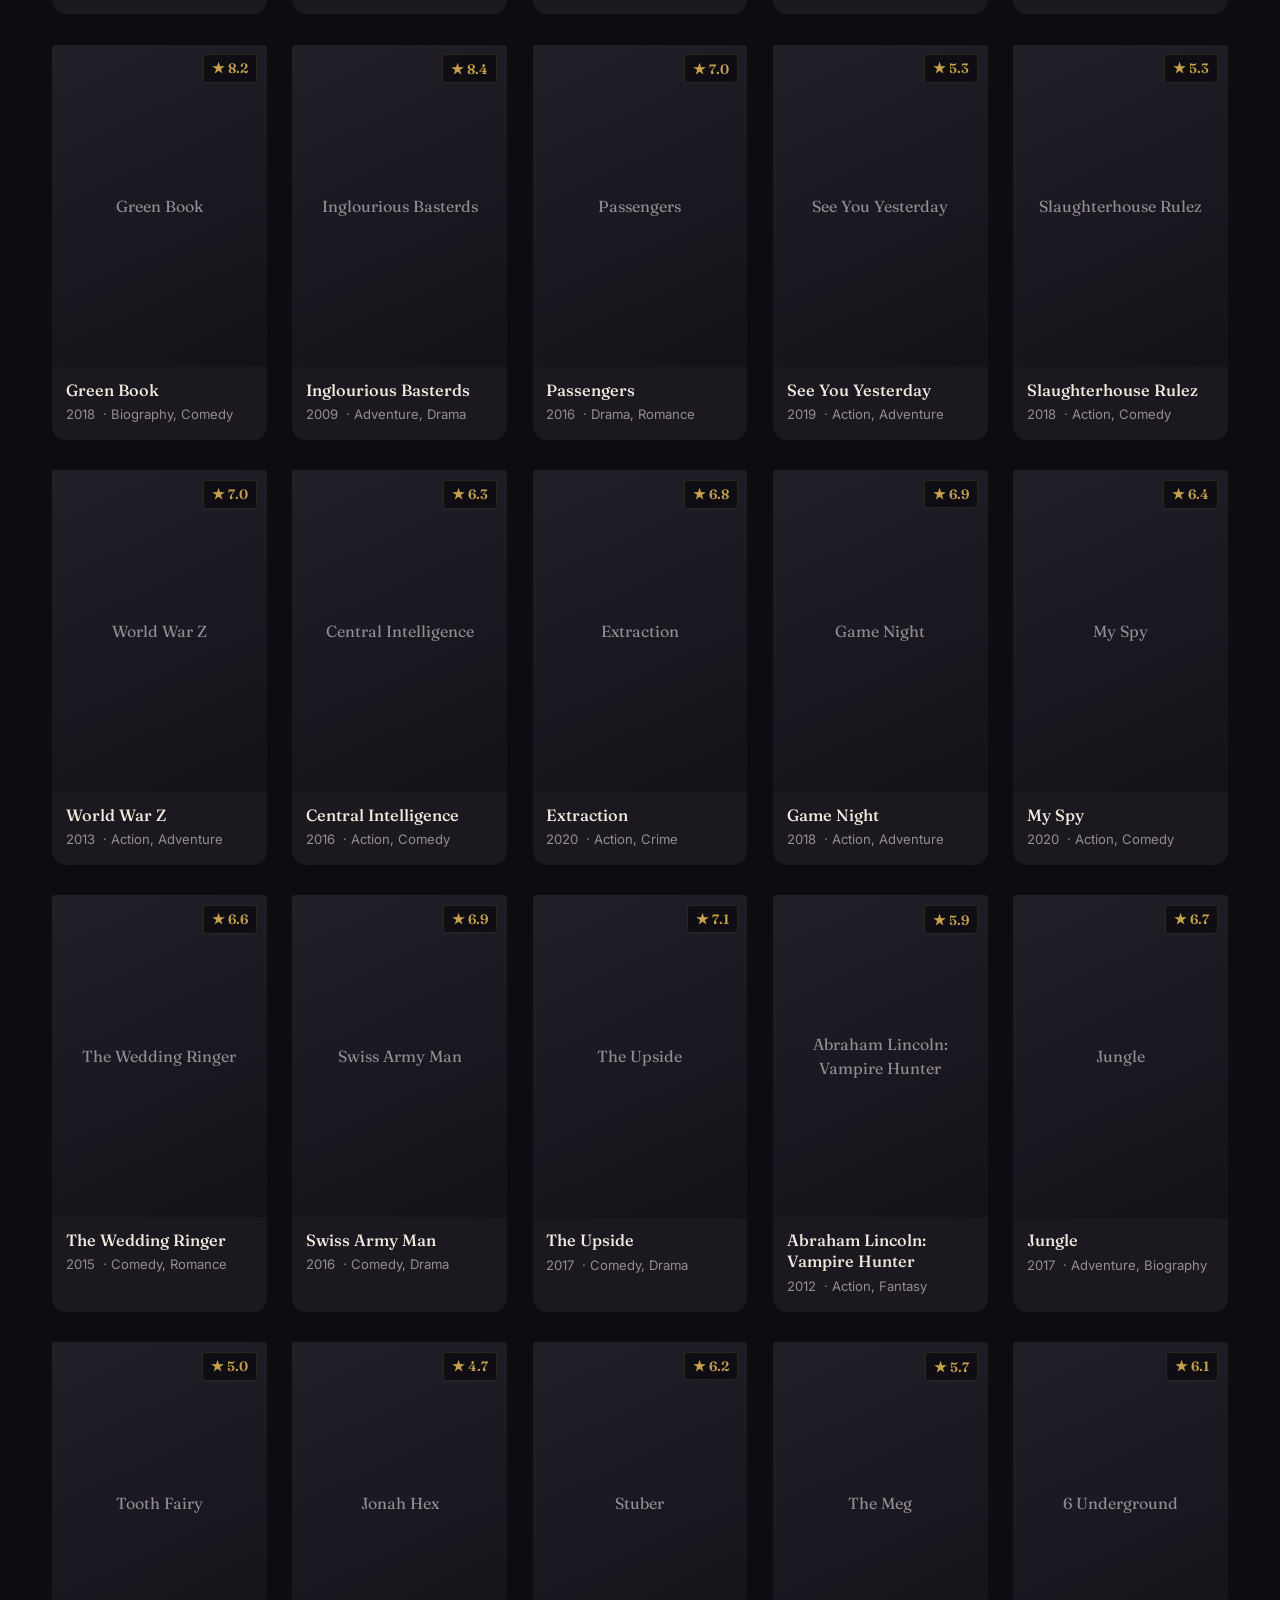
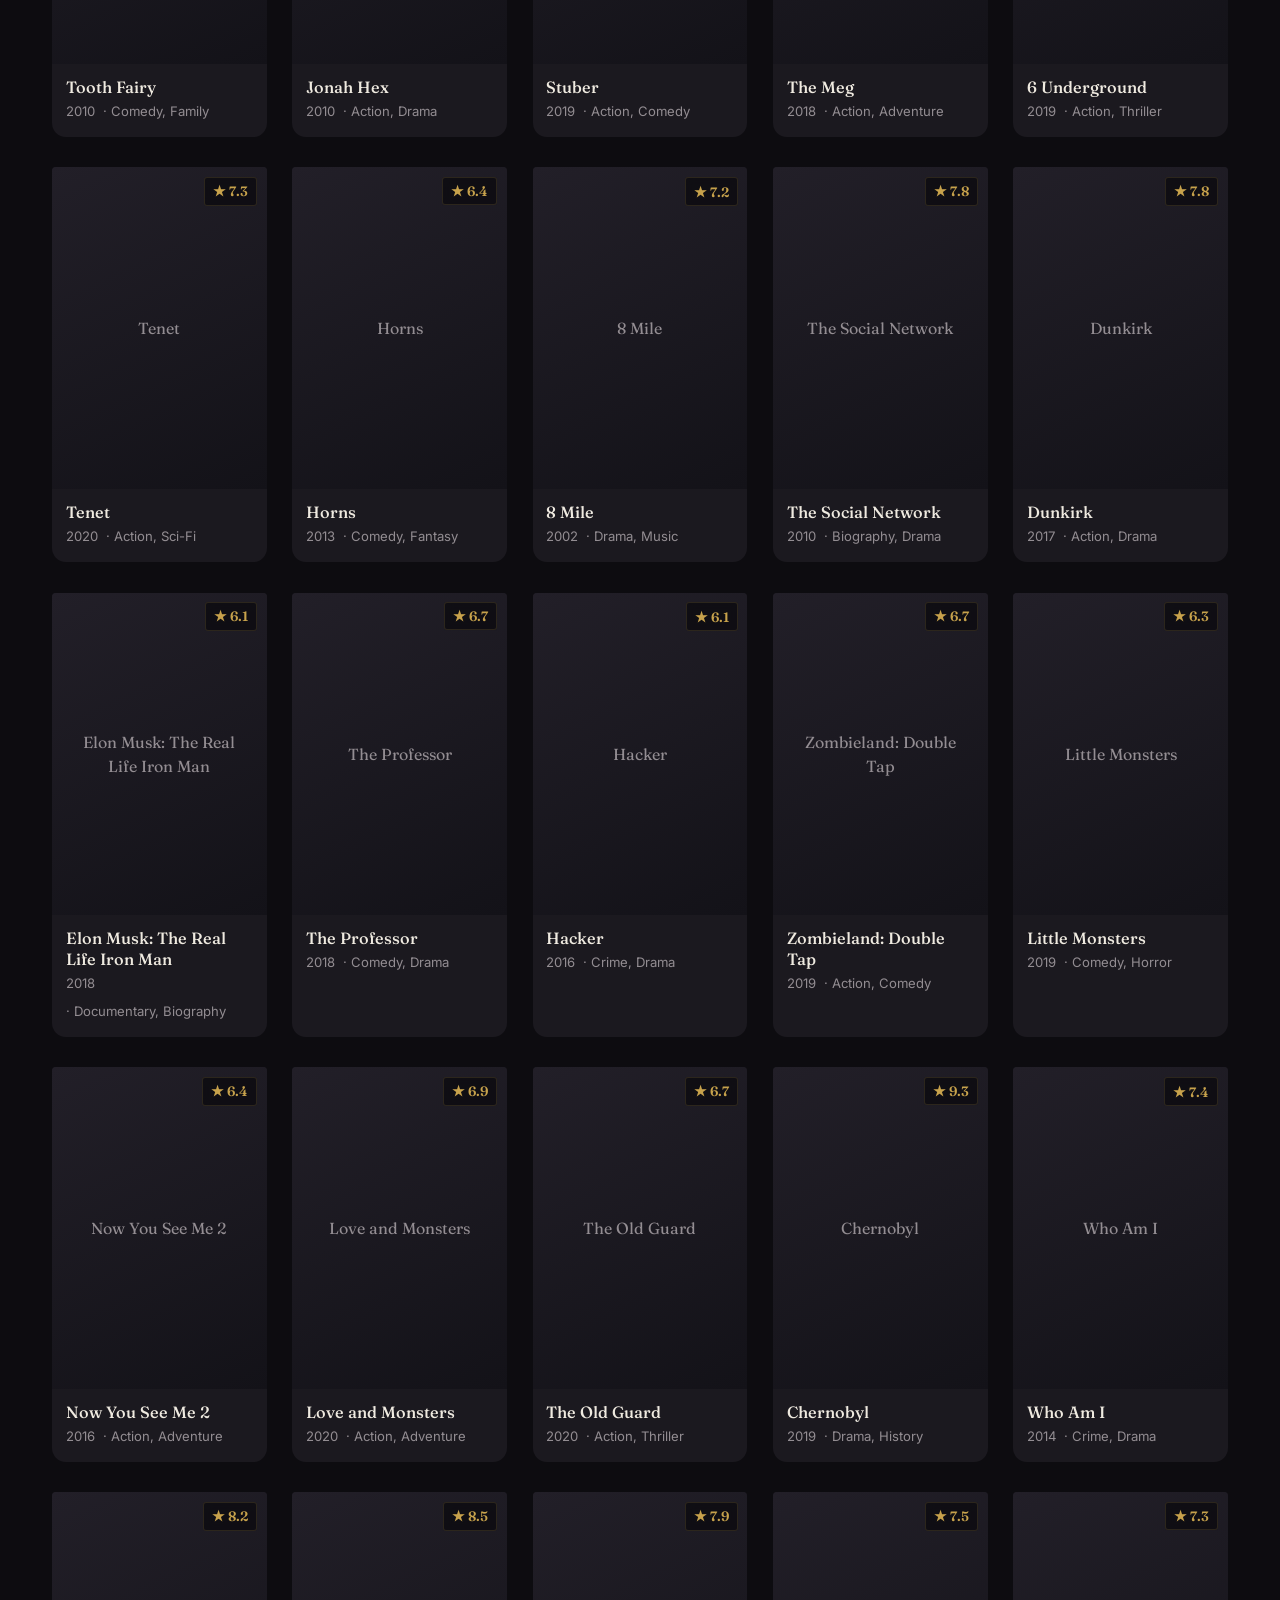
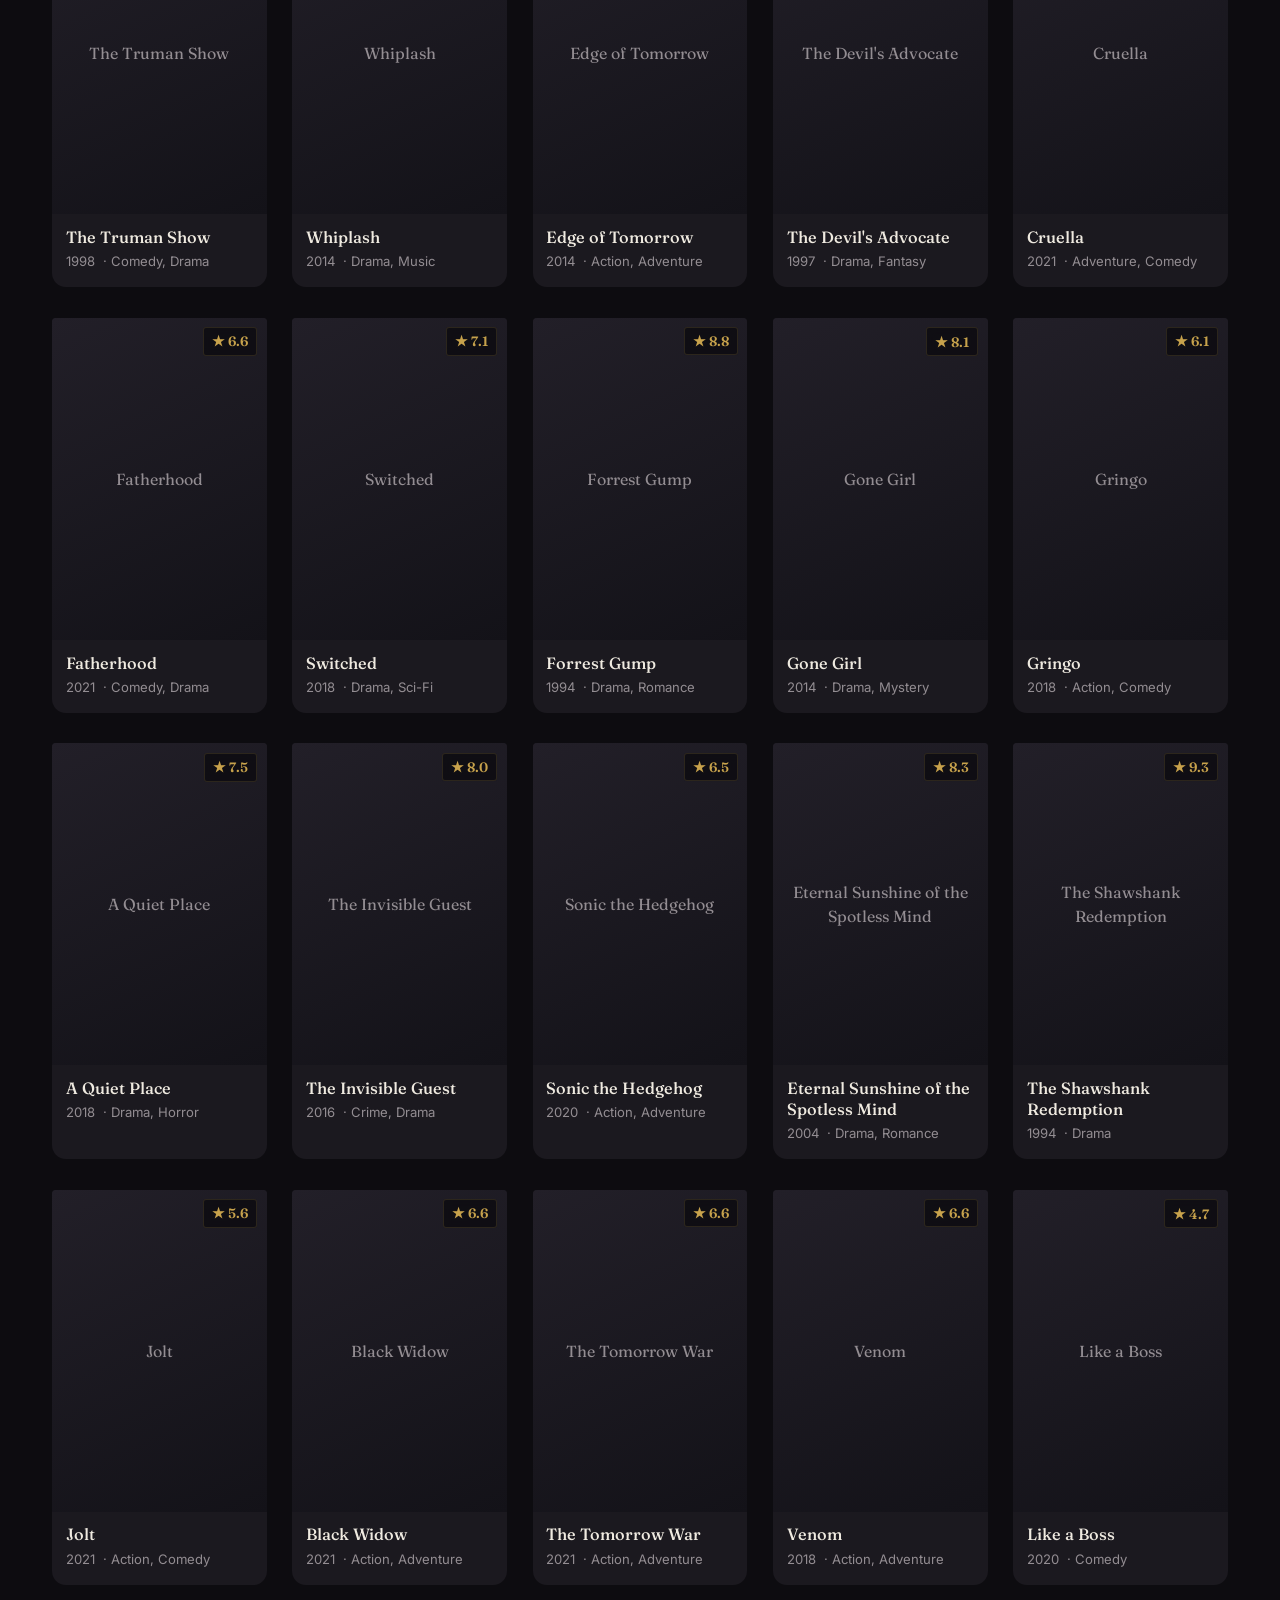
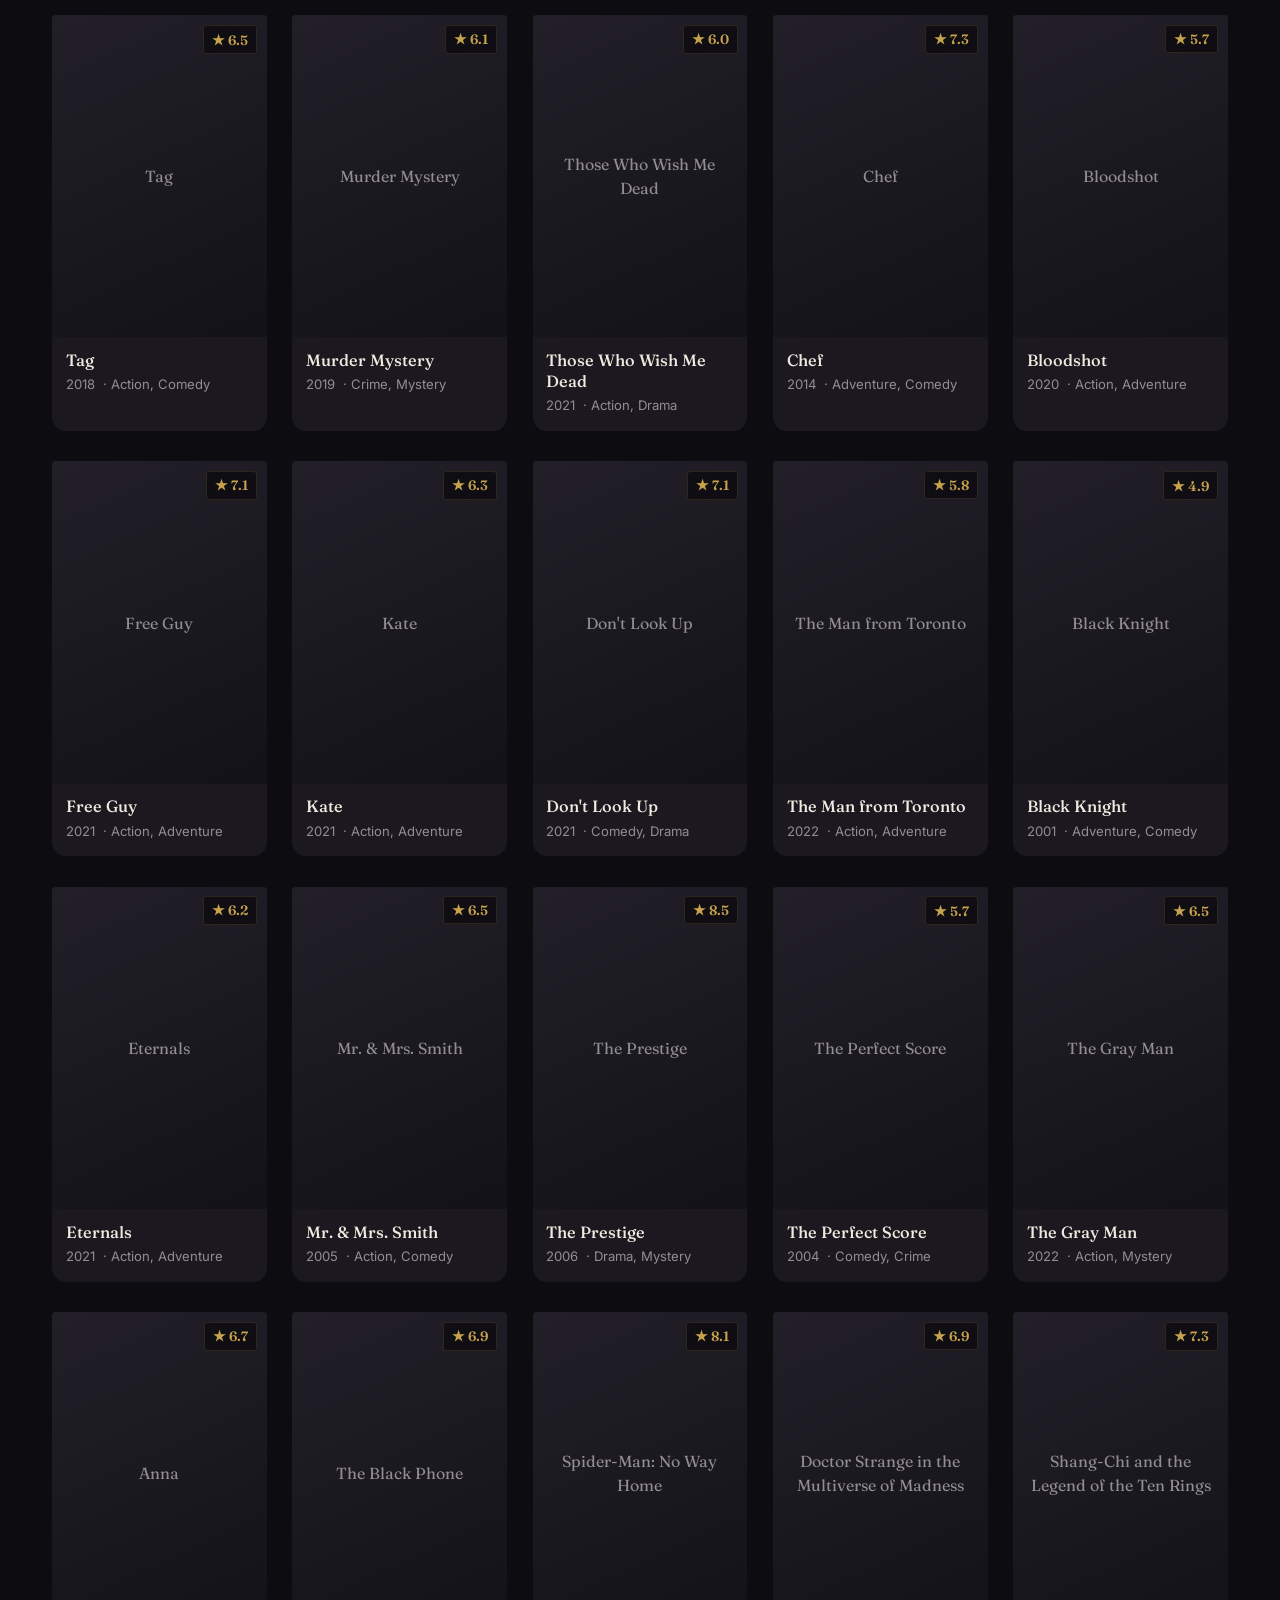
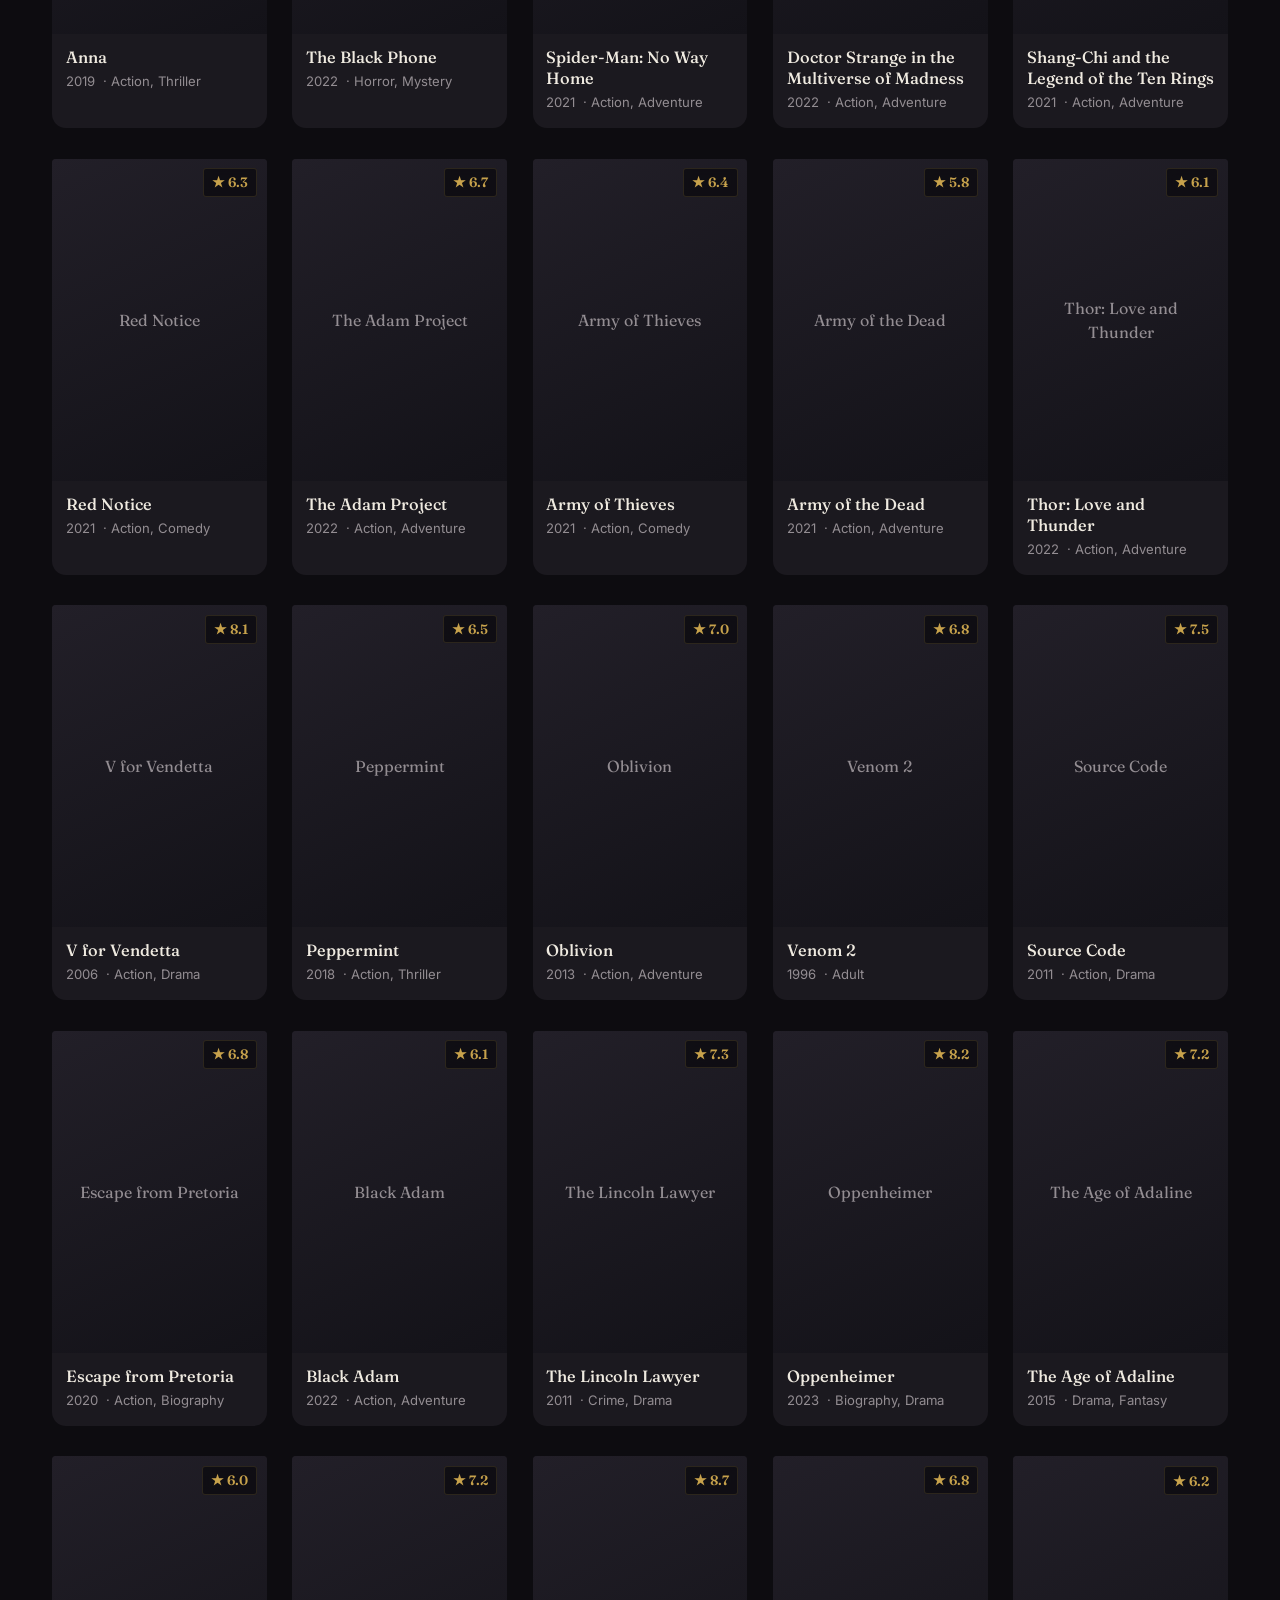
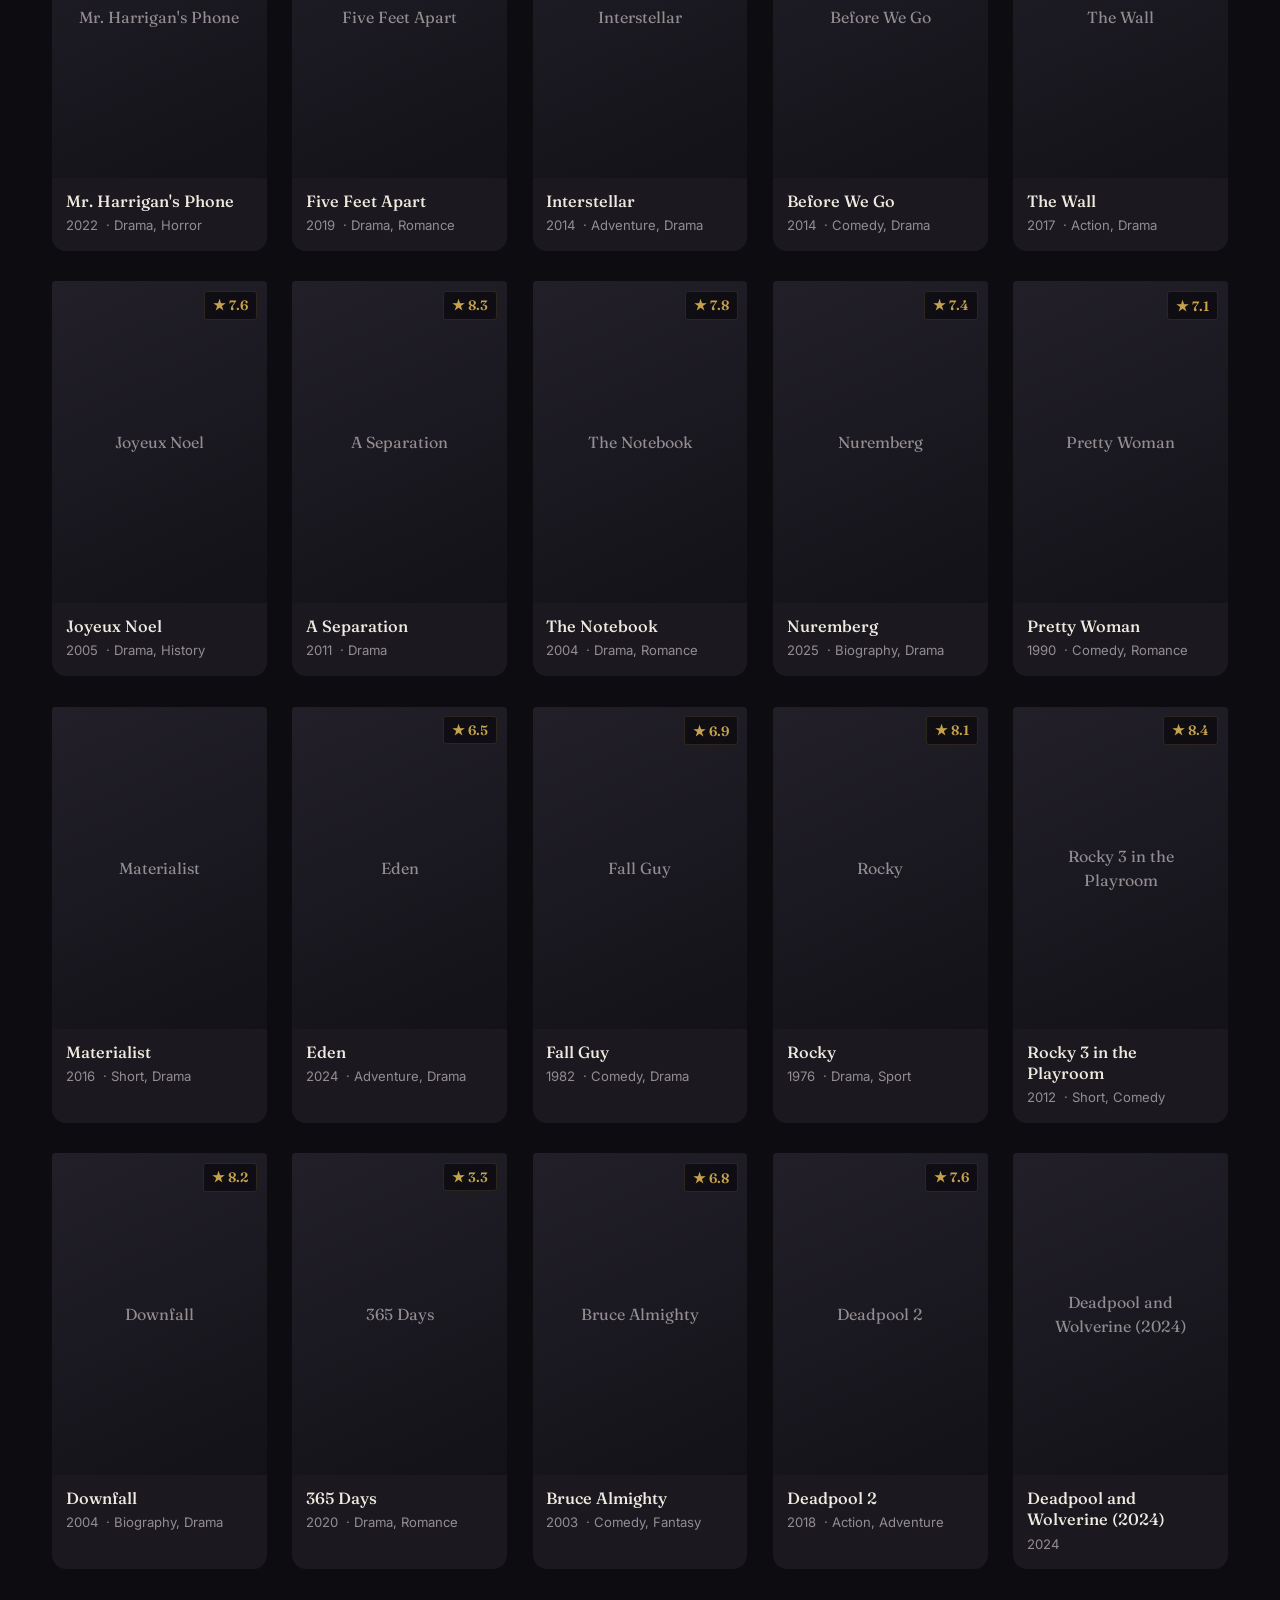
==== commit 07ebc376: "Update index.html brand name" ====
--- a/index.html
+++ b/index.html
@@ -18,7 +18,7 @@
     <div class="header-inner">
       <div class="brand">
         <span class="brand-mark" aria-hidden="true"></span>
-        <h1 class="brand-name">Suck it unknown artist ! </h1>
+        <h1 class="brand-name">Ghandi Movies</h1>
       </div>
       <p class="brand-tagline">A running record of everything watched</p>
     </div>
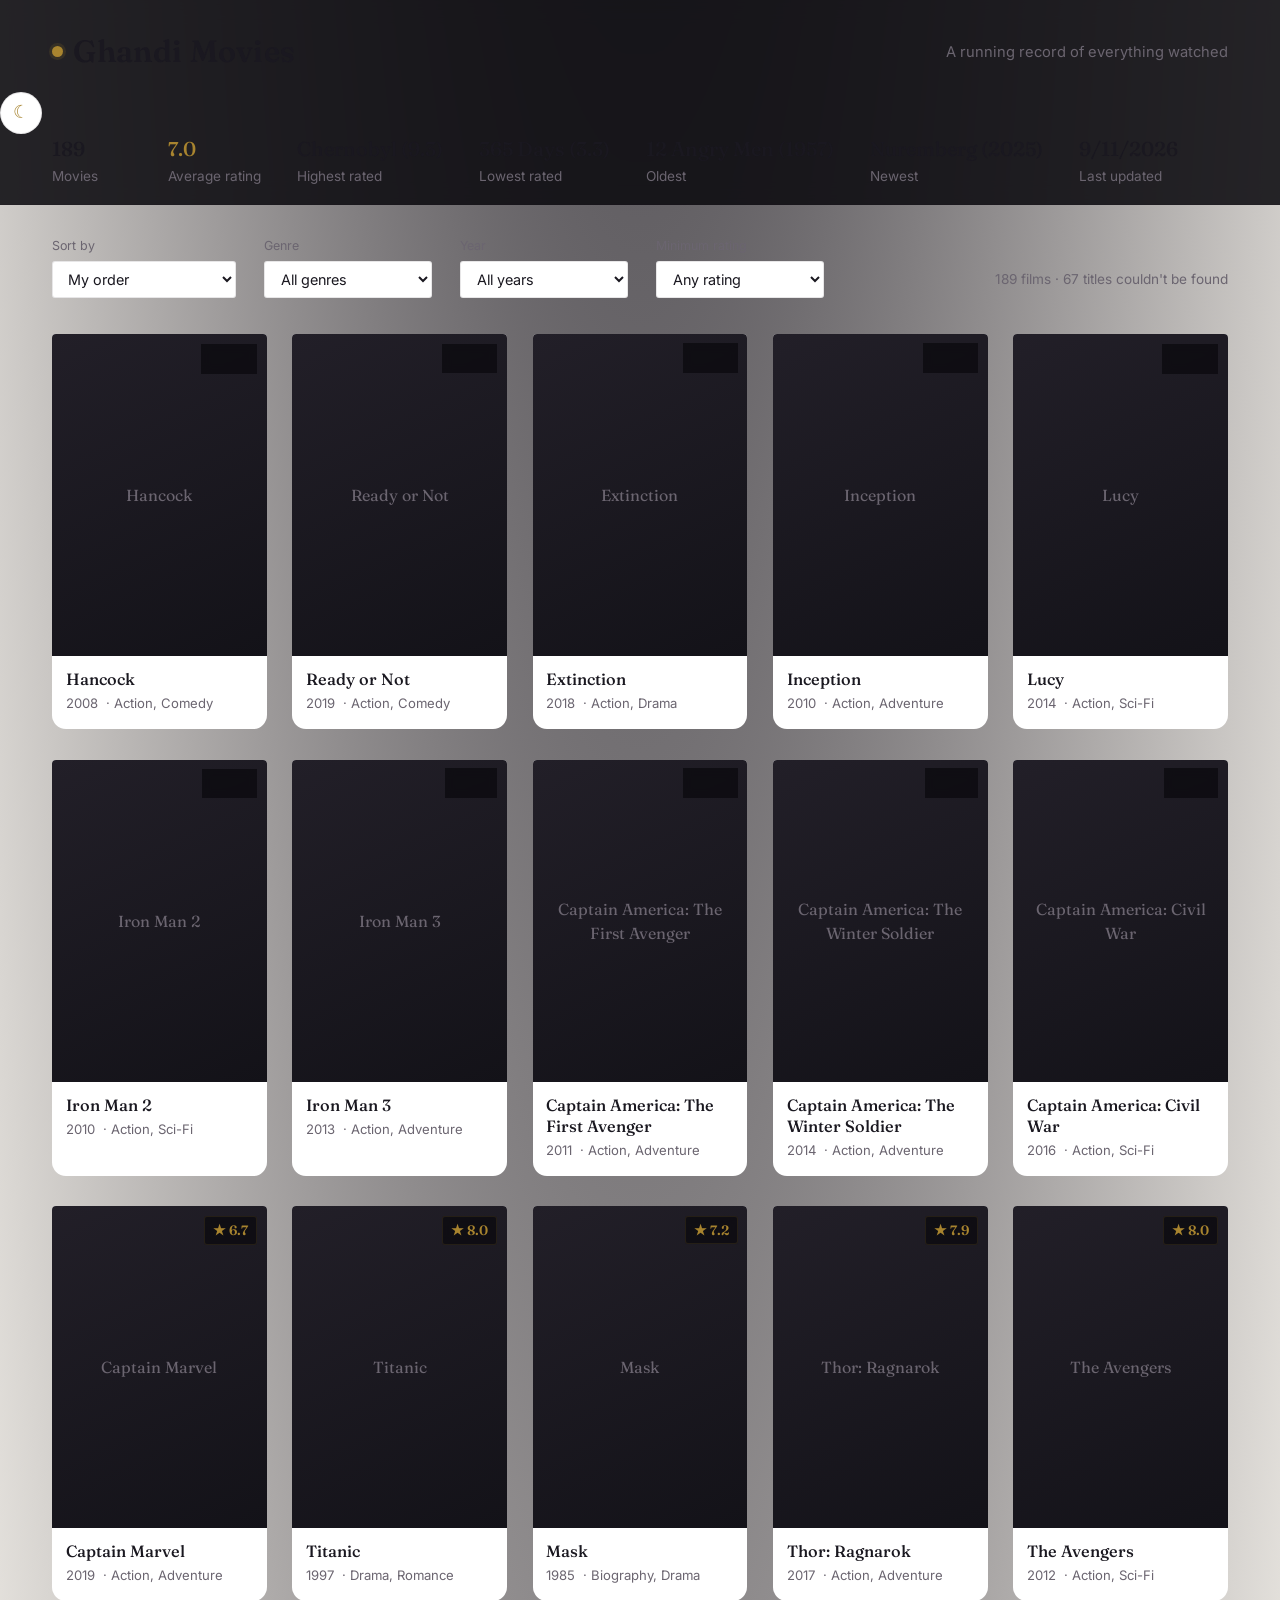
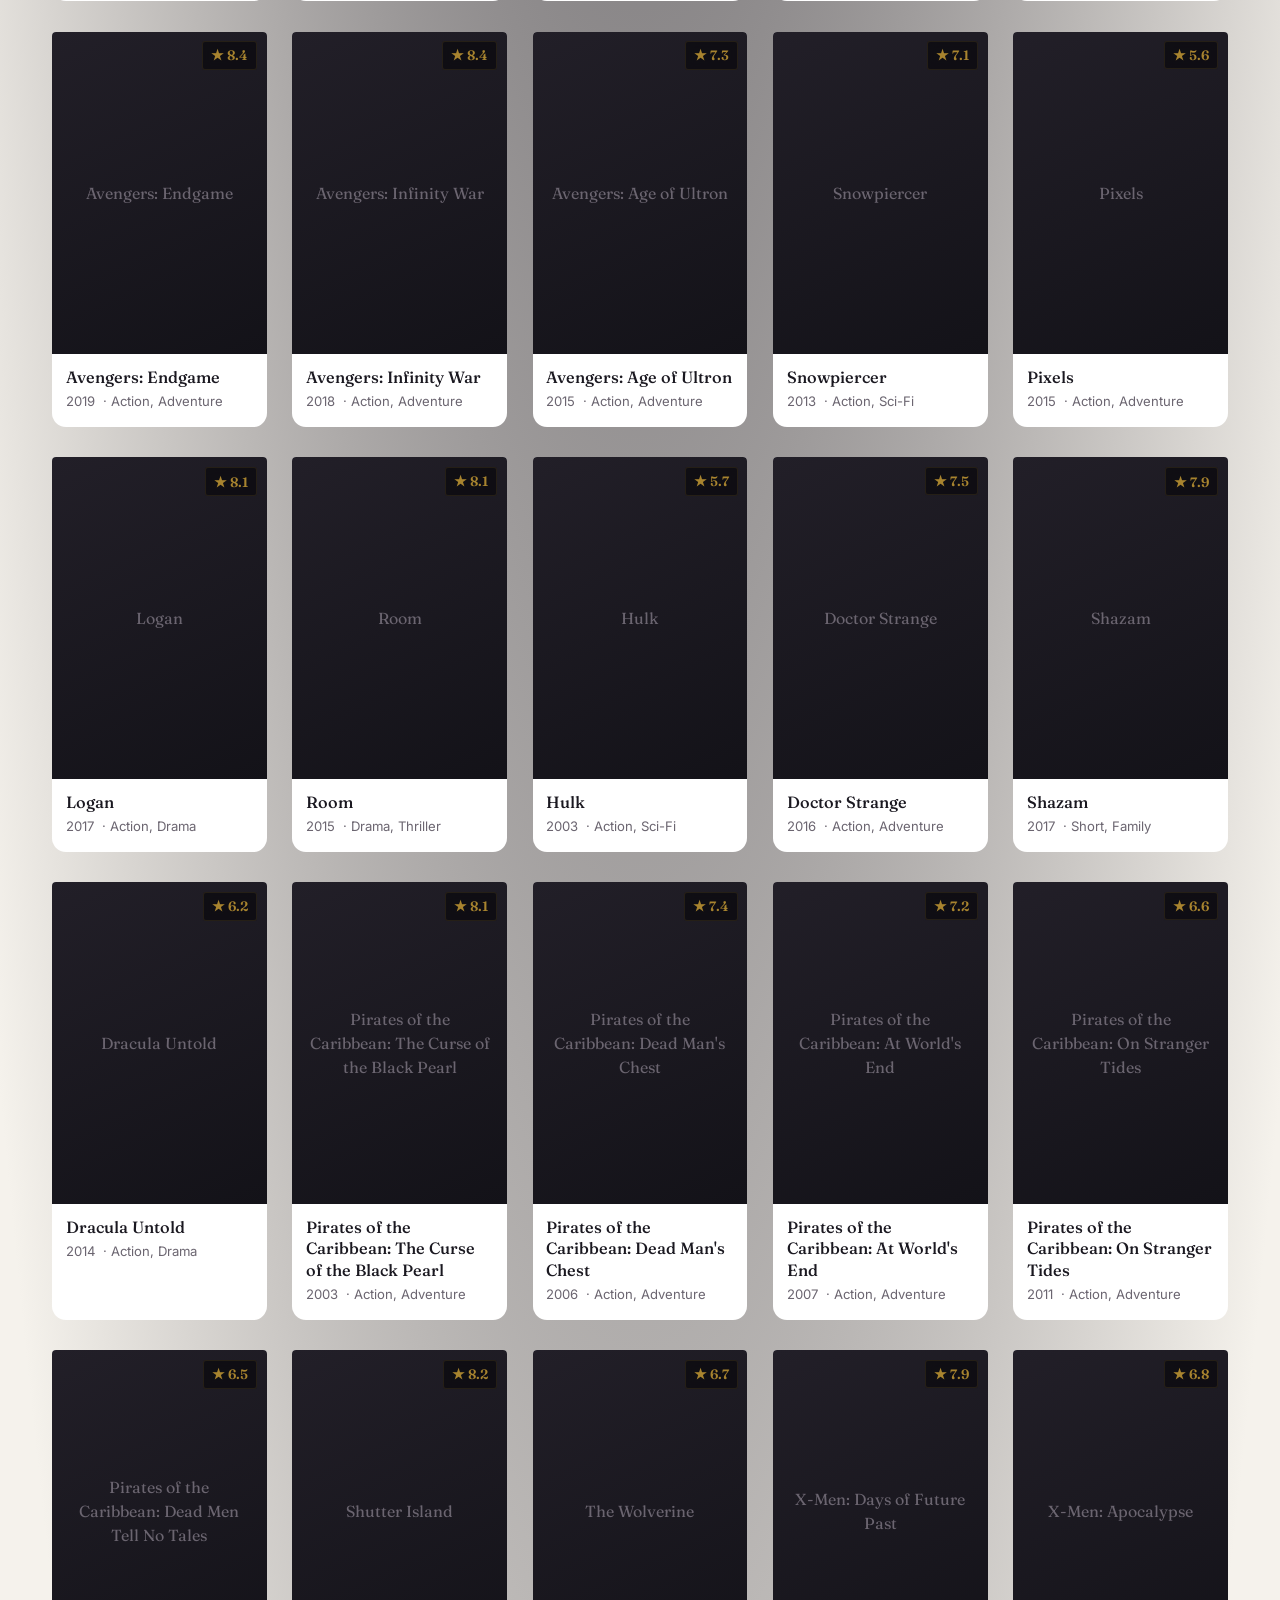
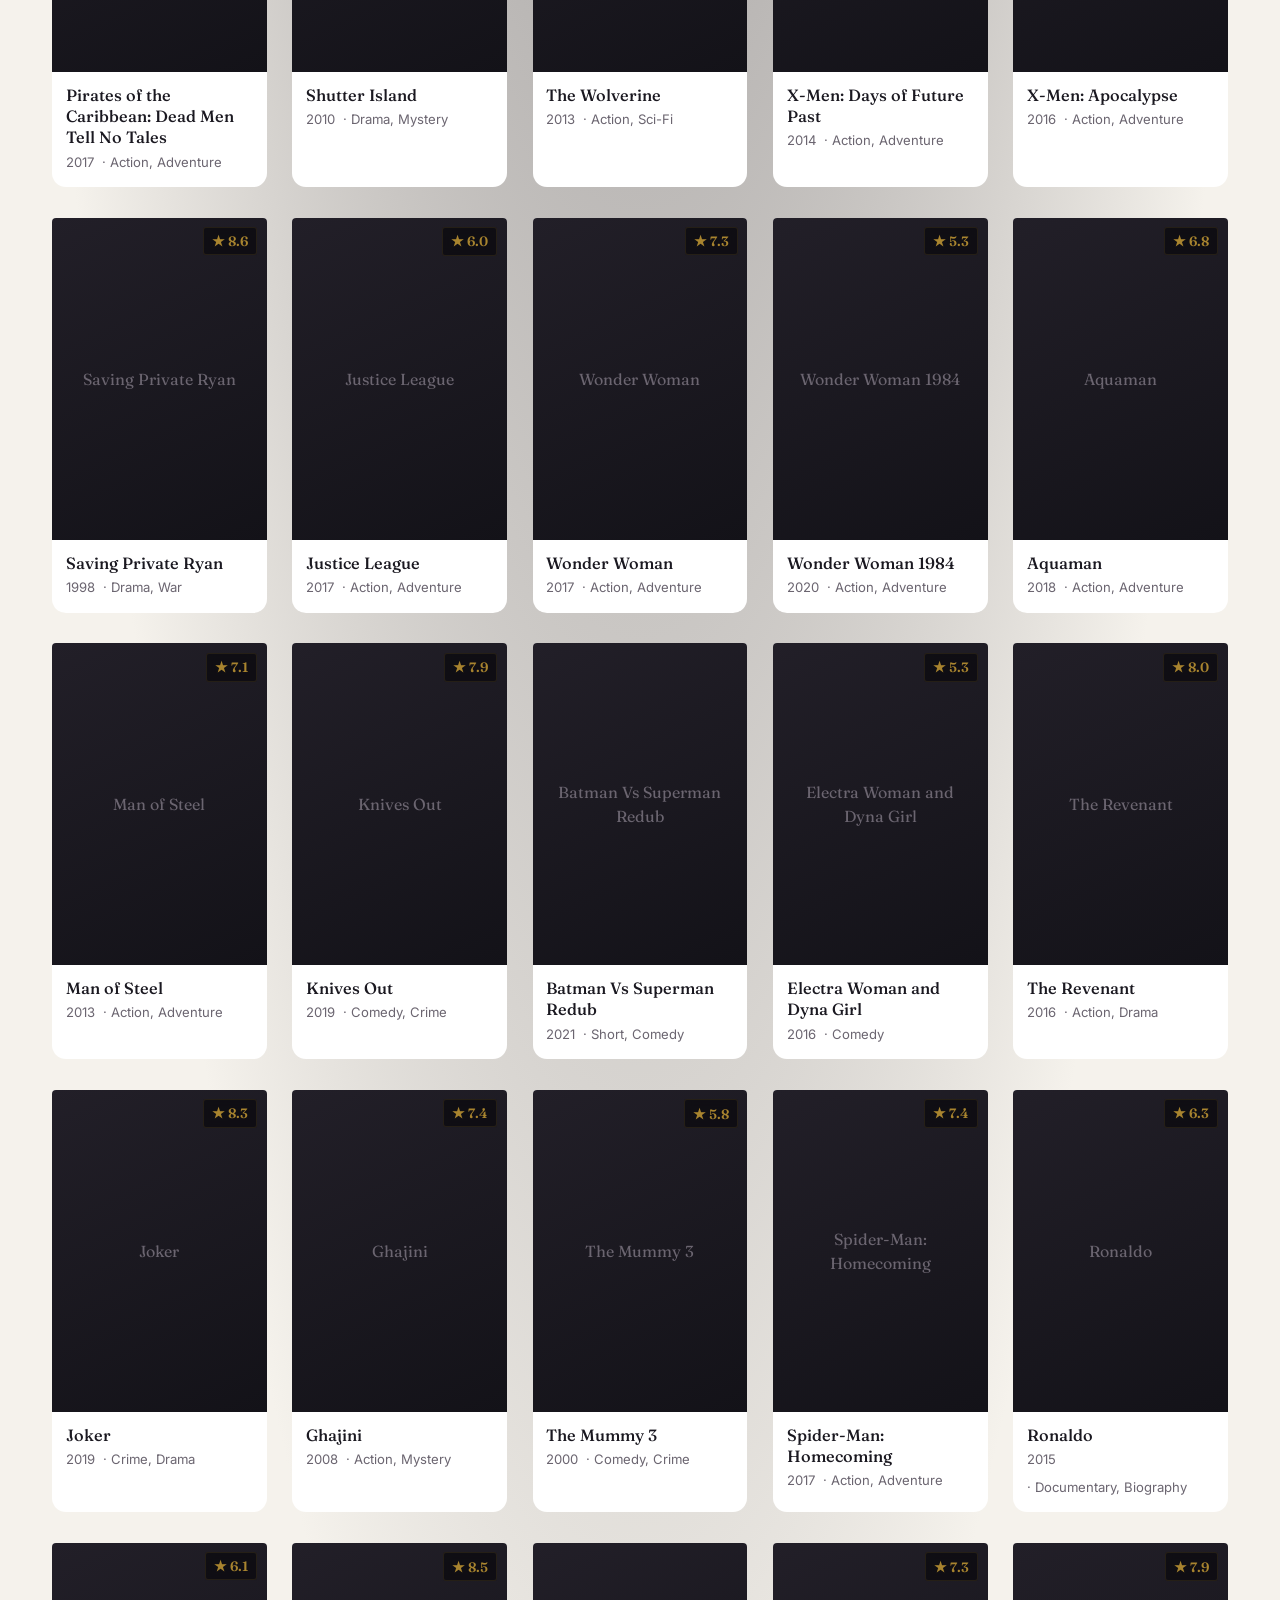
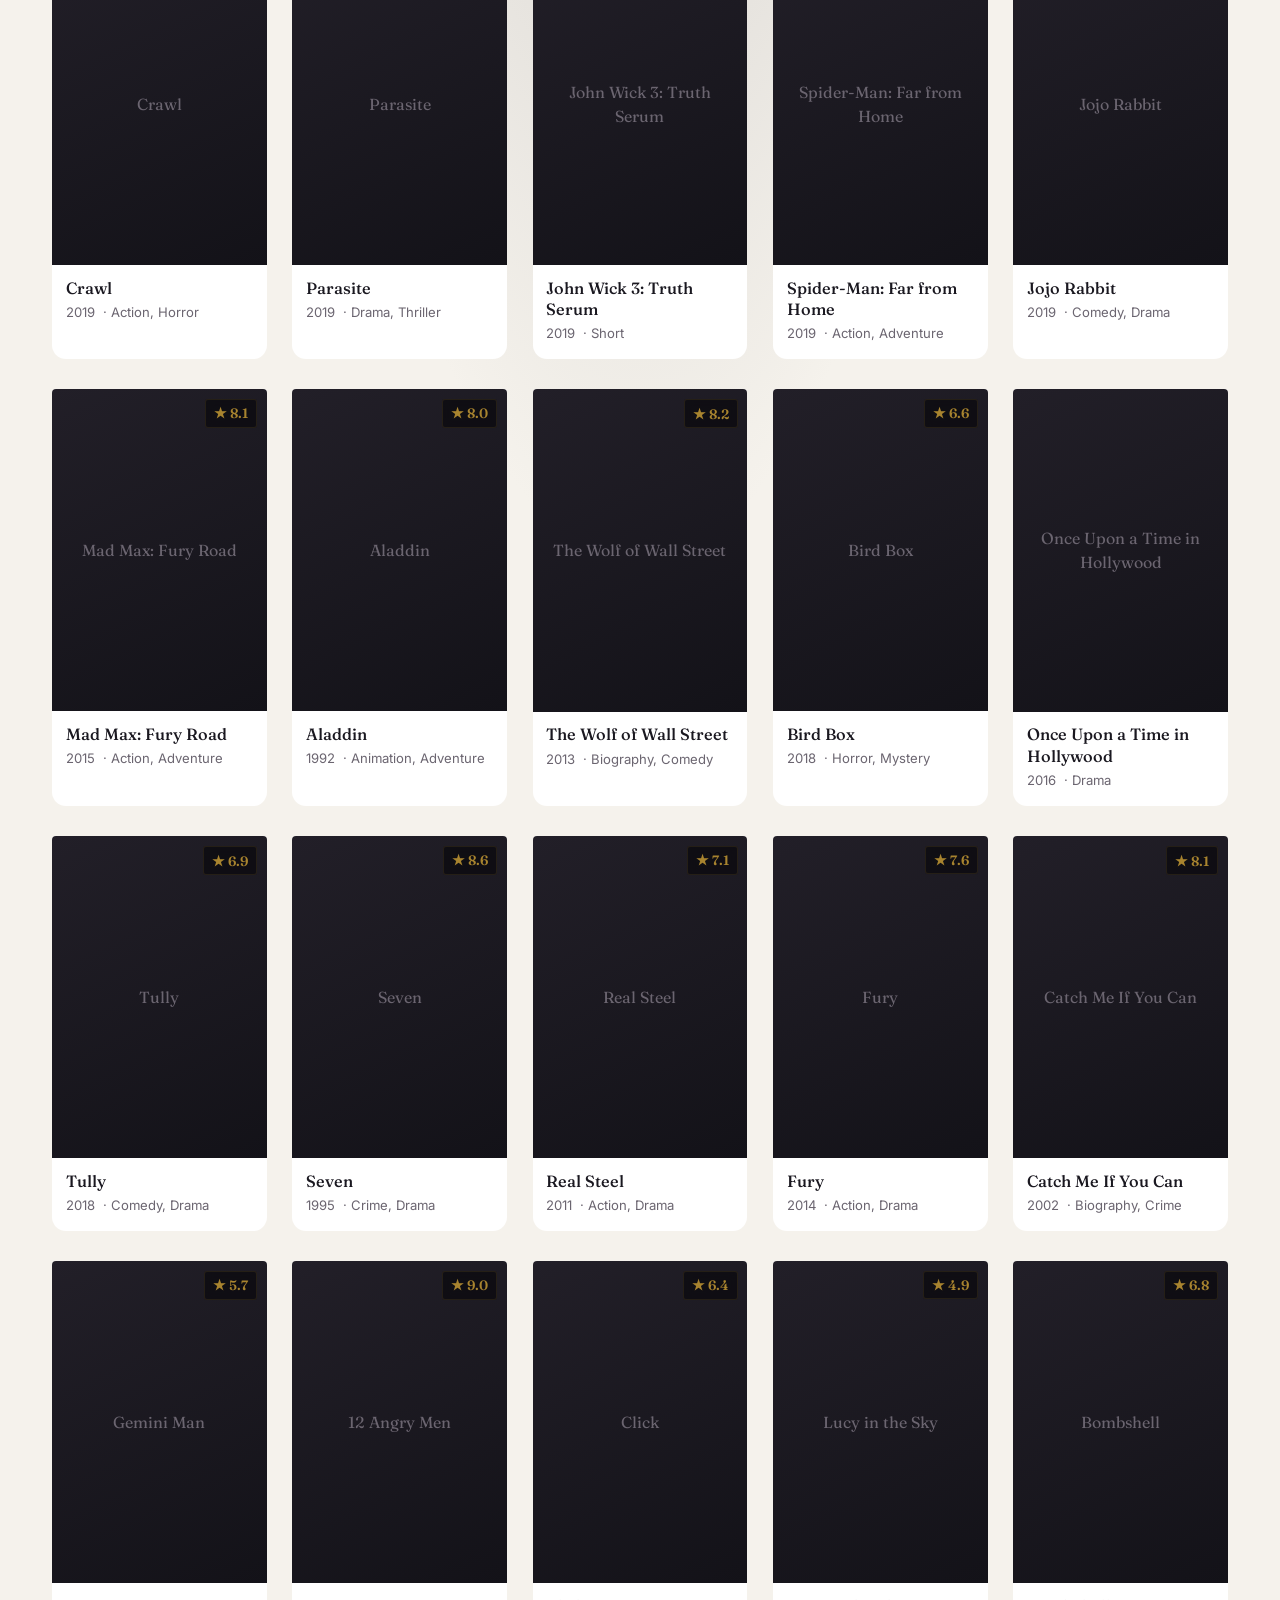
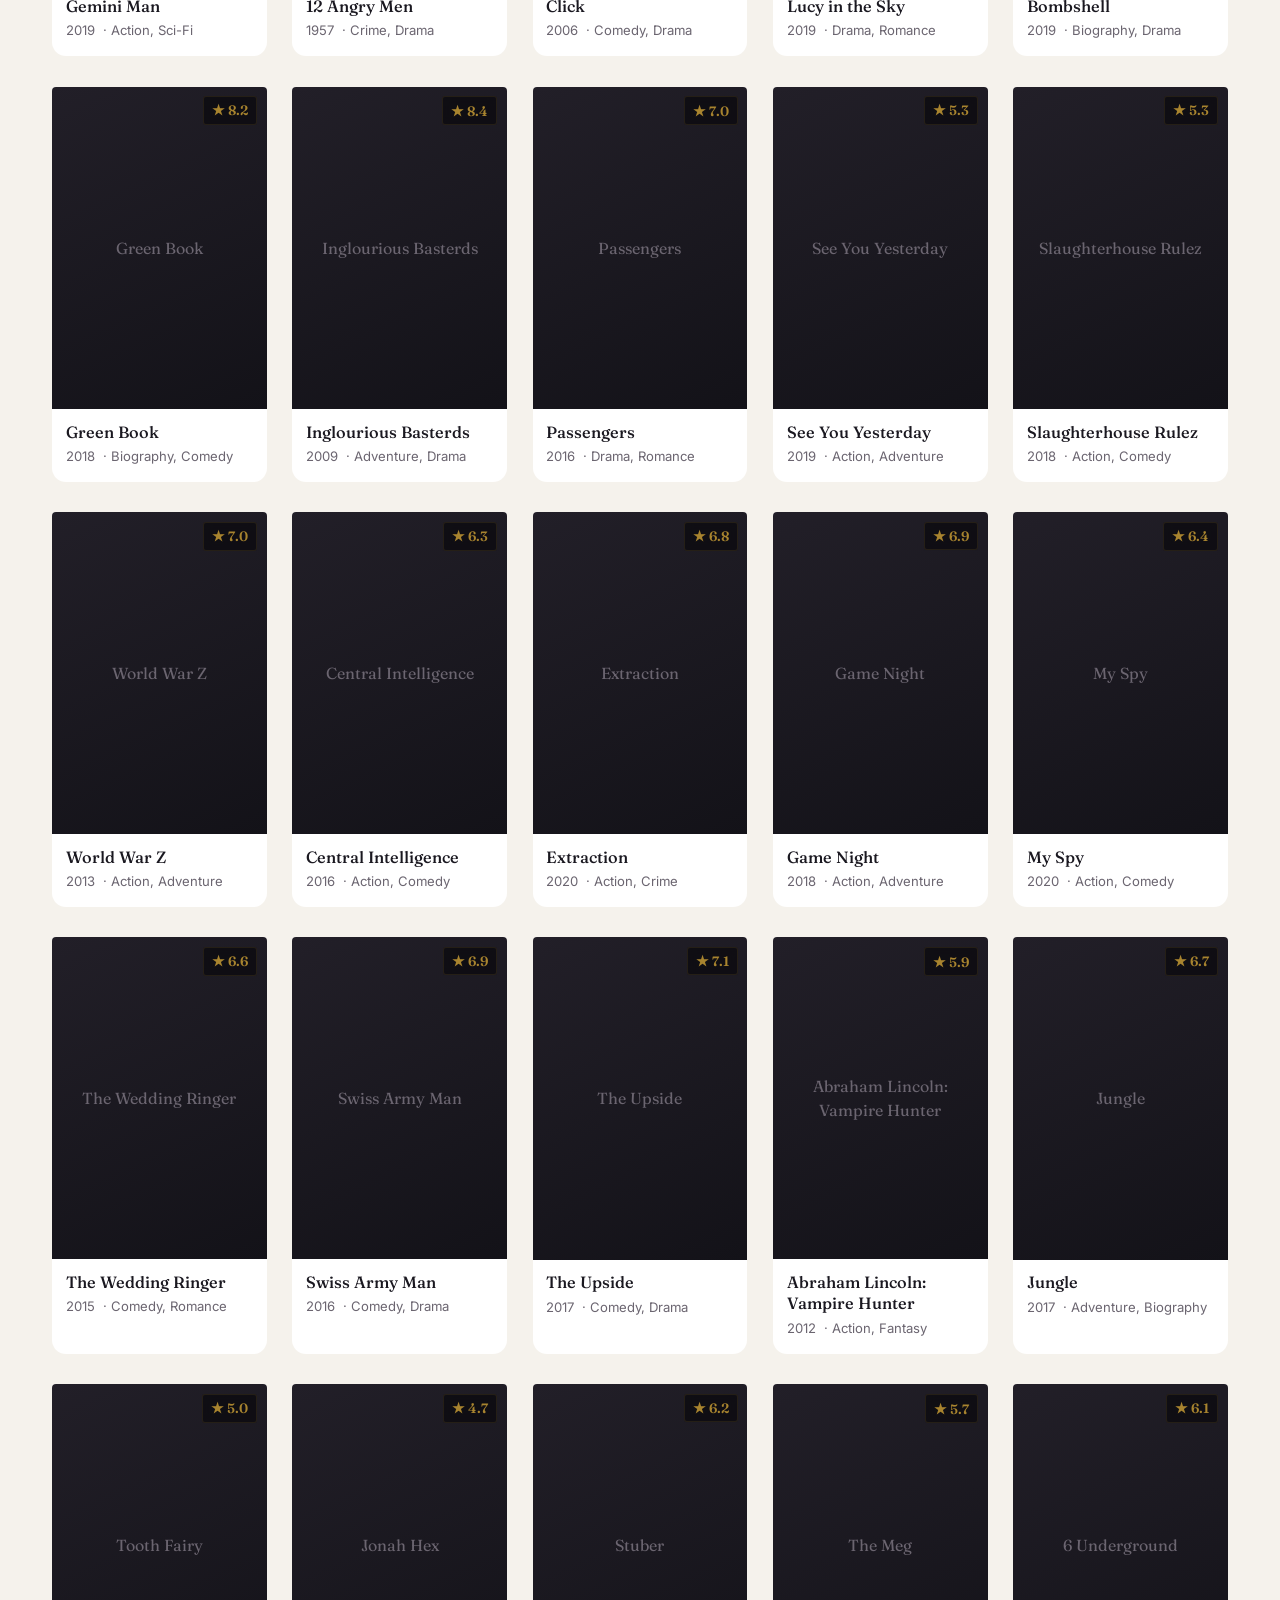
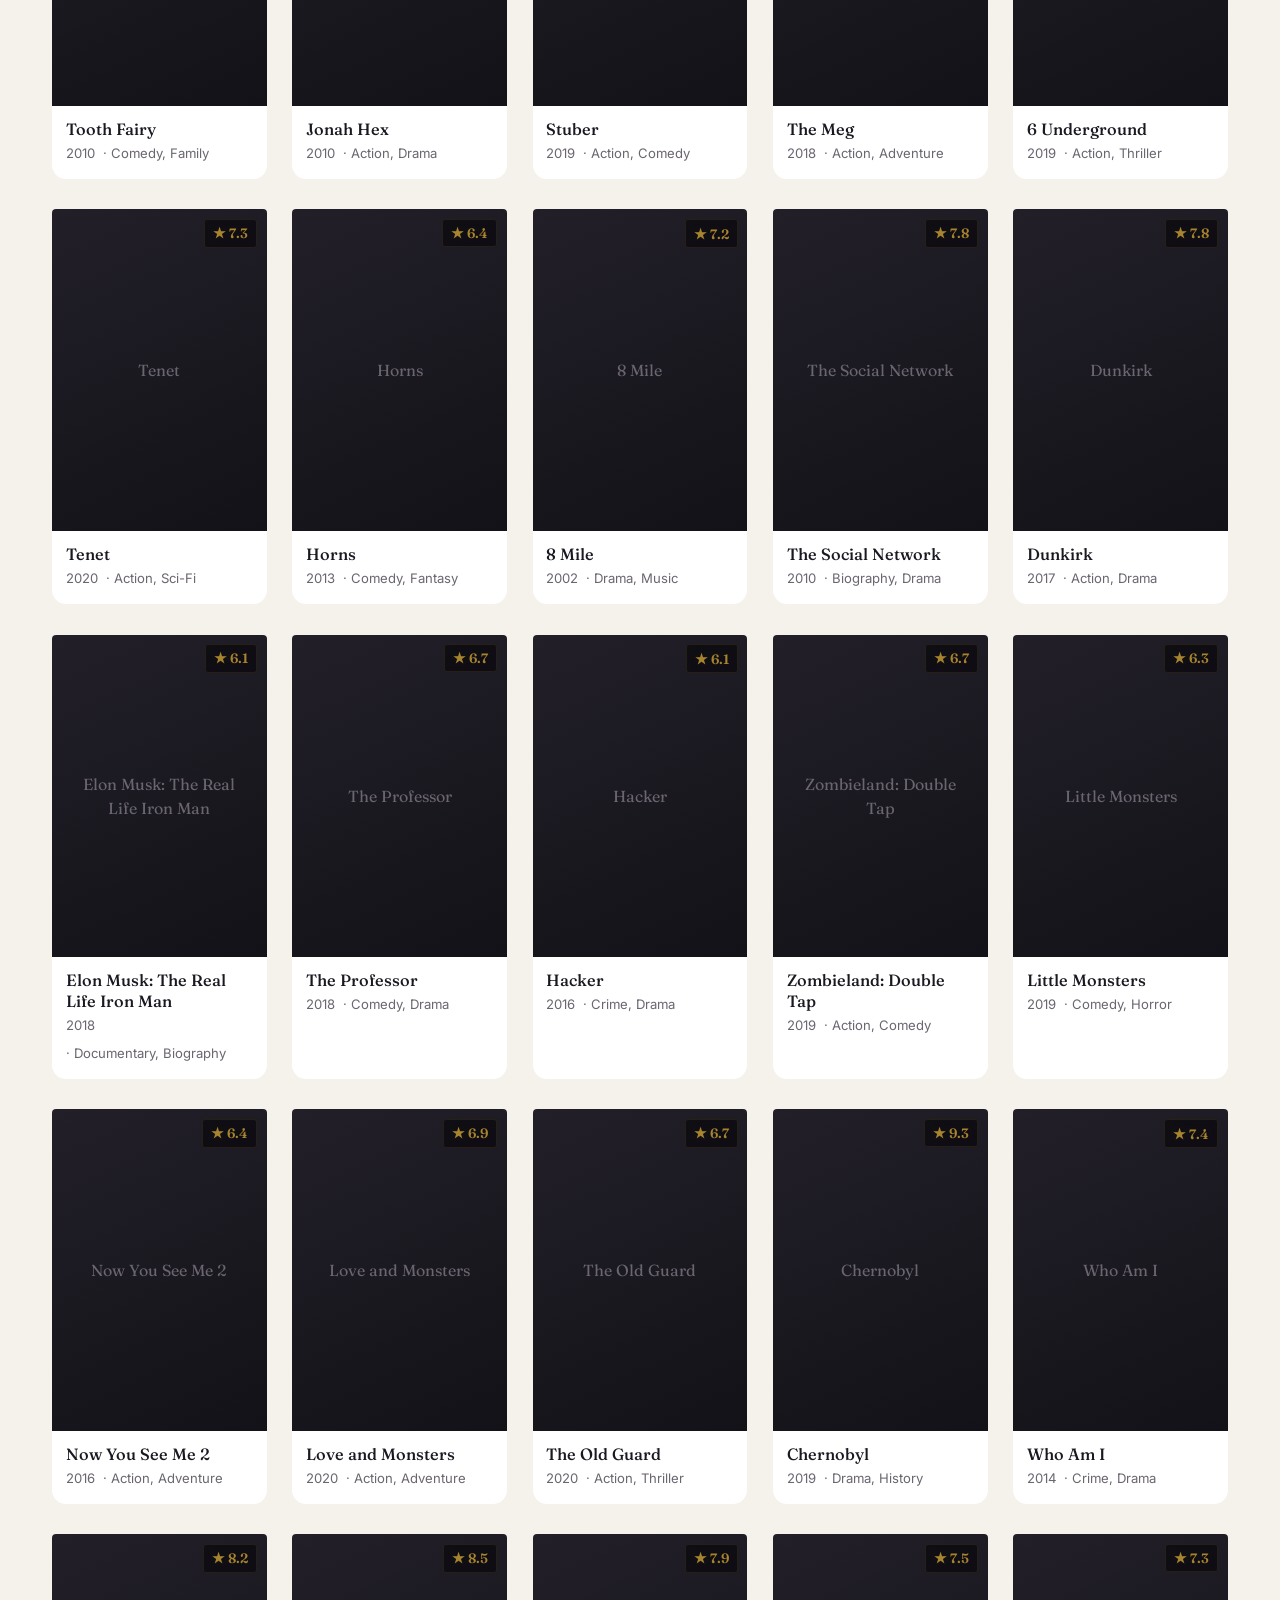
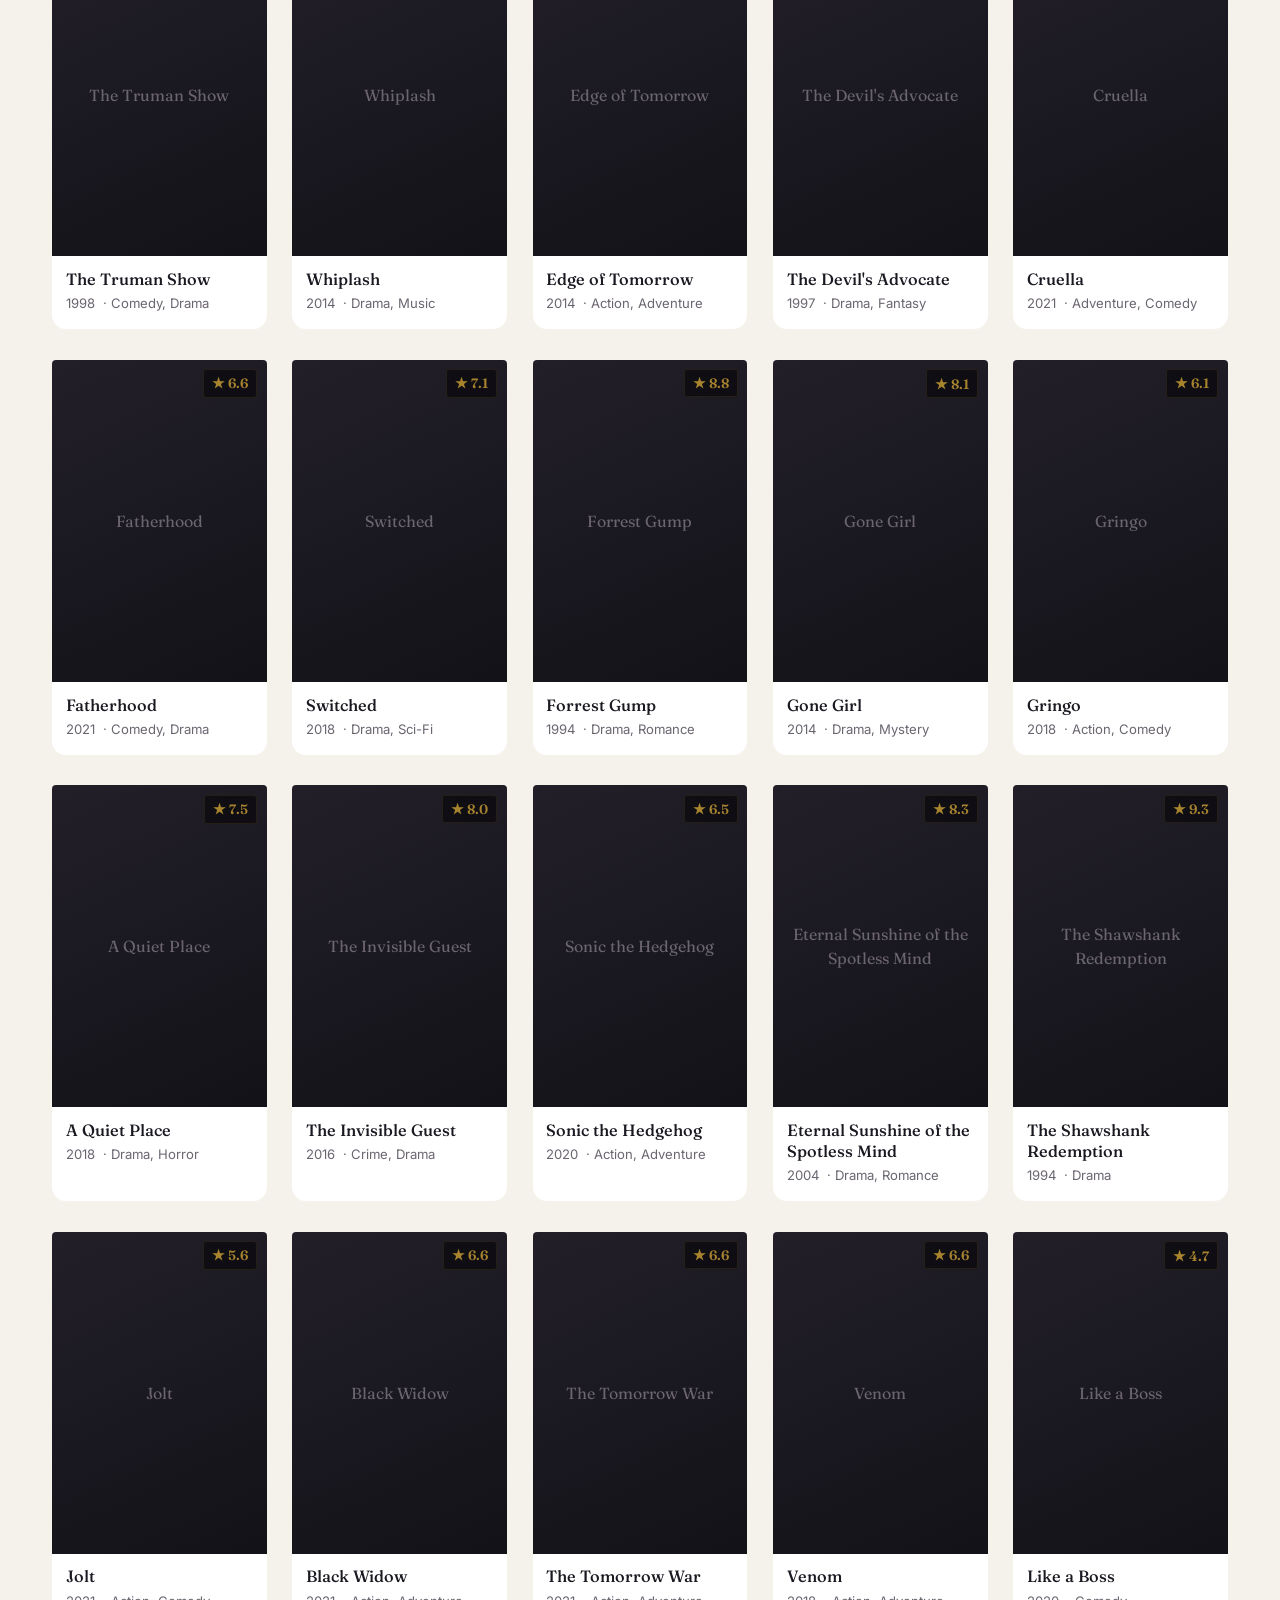
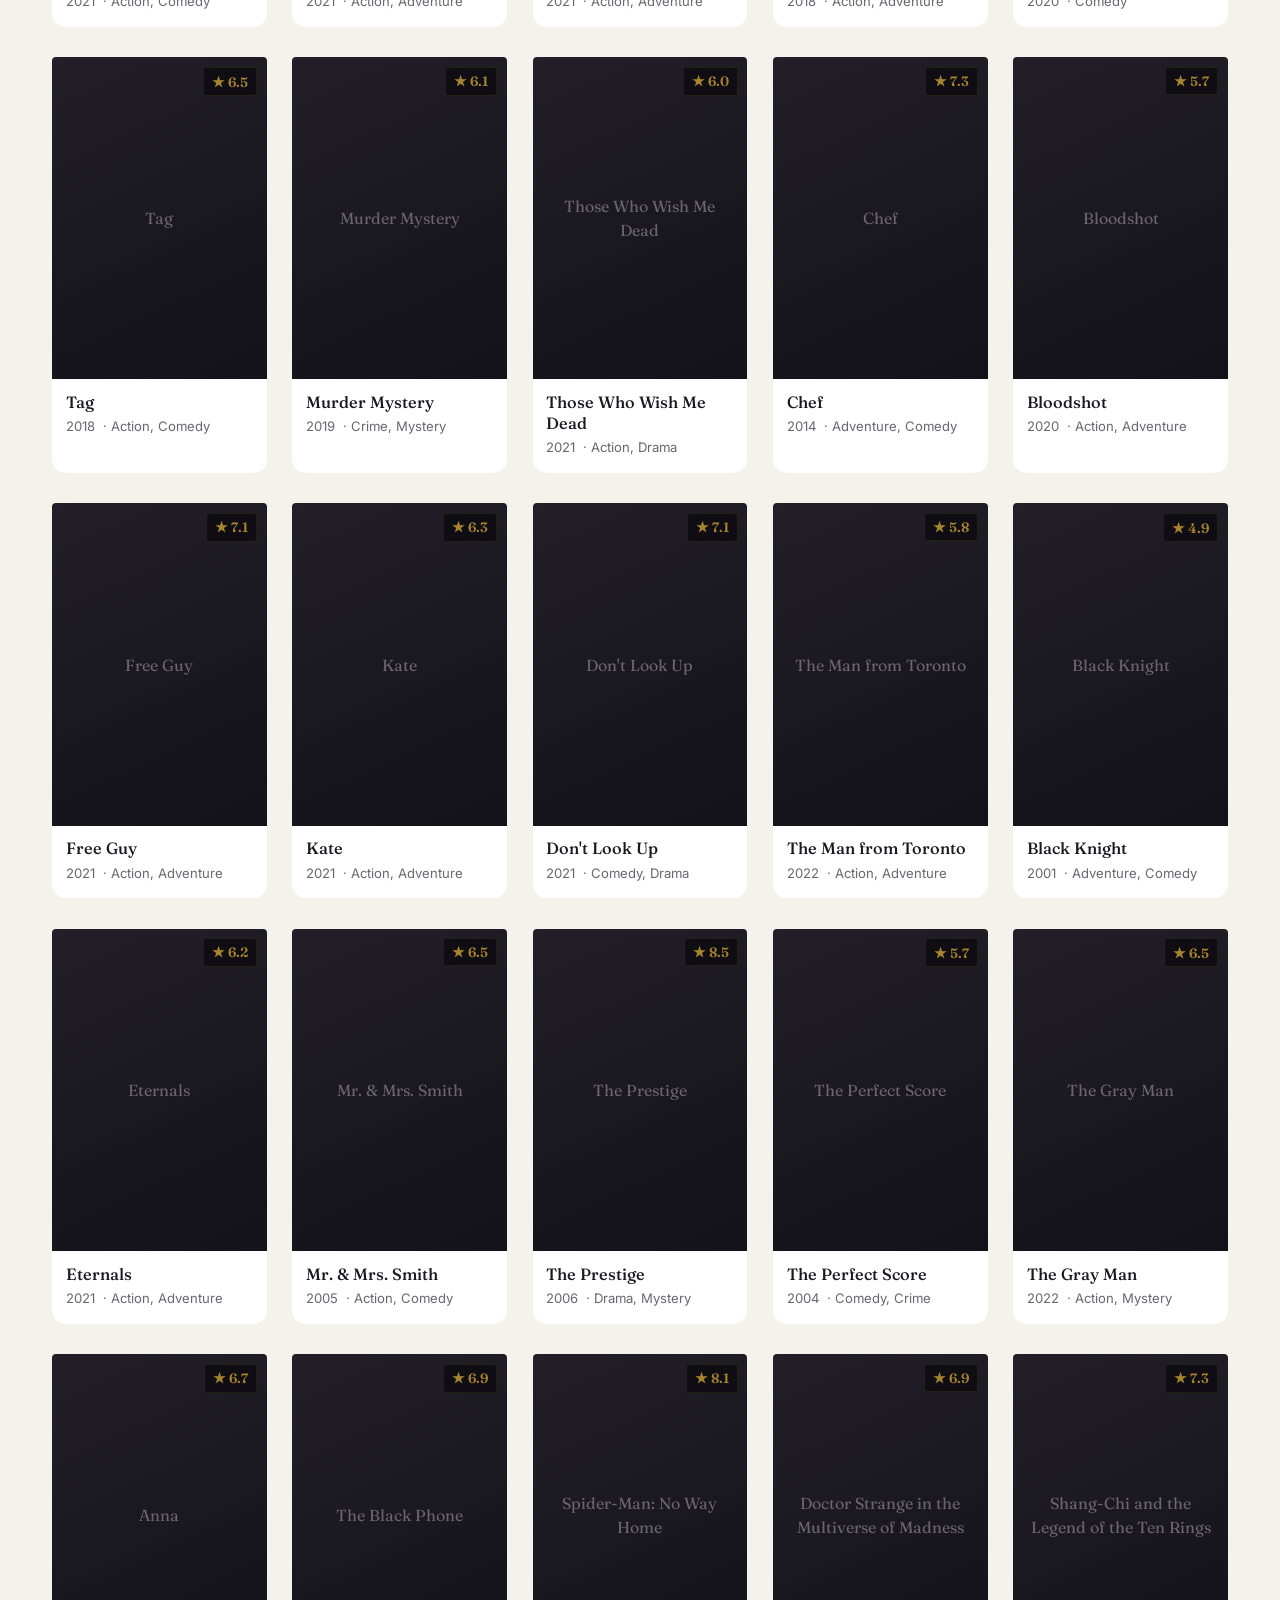
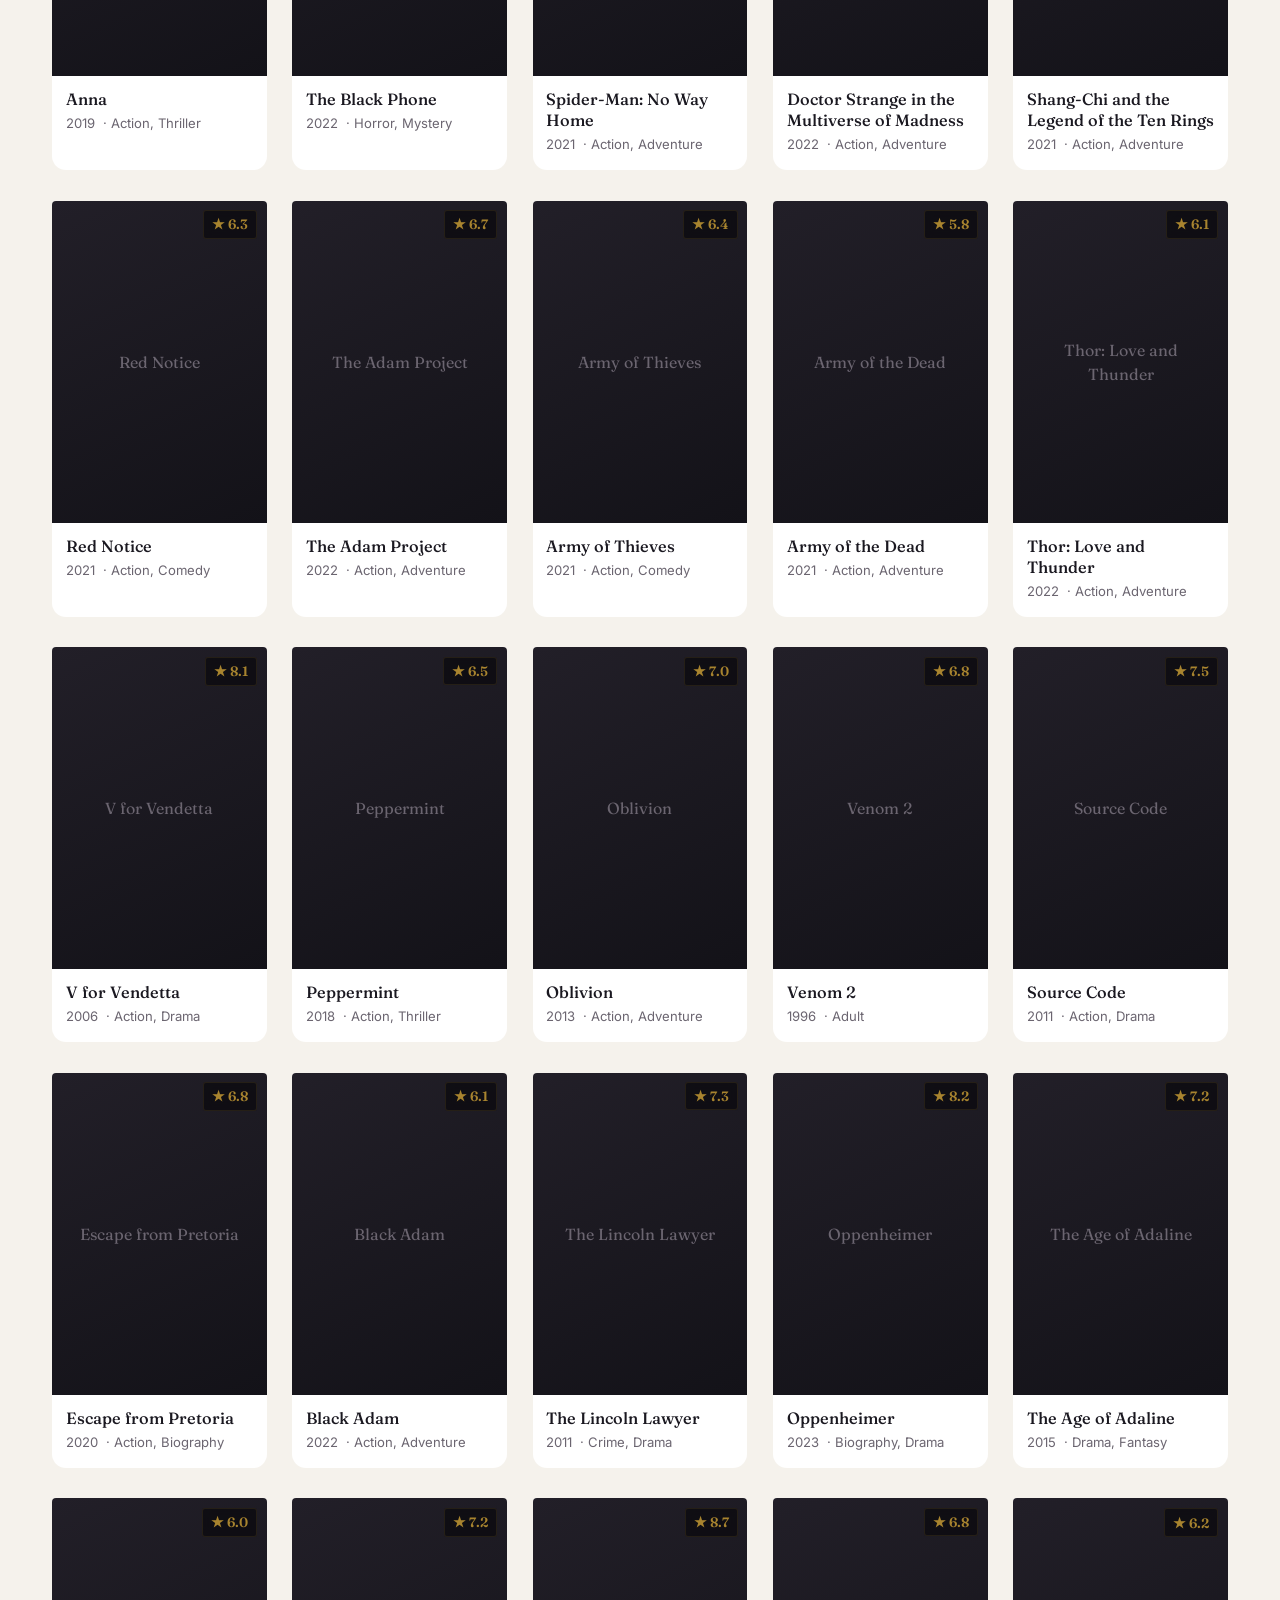
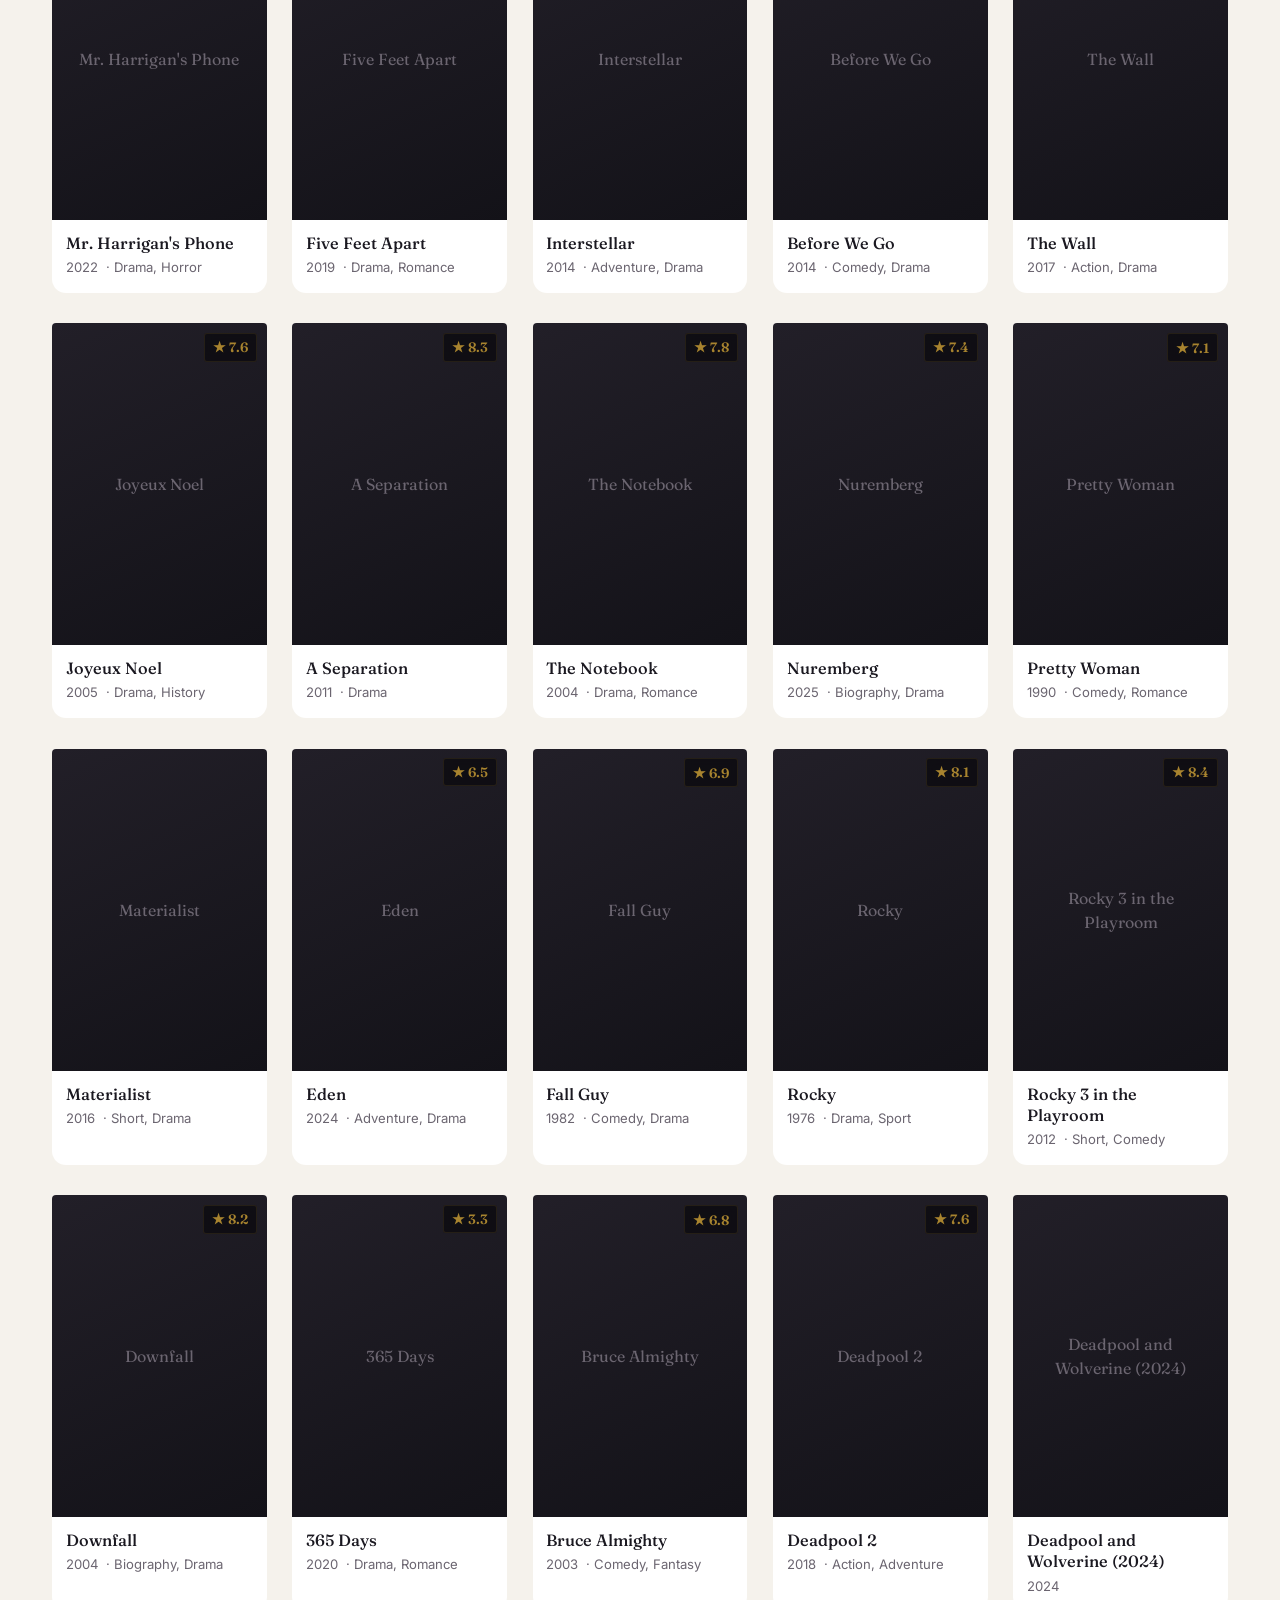
==== commit 5d5cde02: "Update index.html dark theme" ====
--- a/index.html
+++ b/index.html
@@ -1,5 +1,13 @@
 <!DOCTYPE html>
 <html lang="en">
+  <script>
+  (function() {
+    var saved = localStorage.getItem("theme");
+    var prefersLight = window.matchMedia("(prefers-color-scheme: light)").matches;
+    var theme = saved || (prefersLight ? "light" : "dark");
+    document.documentElement.setAttribute("data-theme", theme);
+  })();
+</script>
 <head>
   <meta charset="UTF-8" />
   <meta name="viewport" content="width=device-width, initial-scale=1.0" />
@@ -23,6 +31,11 @@
       <p class="brand-tagline">A running record of everything watched</p>
     </div>
 
+<button class="theme-toggle" id="theme-toggle" aria-label="Toggle theme">
+  <span class="theme-icon theme-icon-sun" aria-hidden="true">☀</span>
+  <span class="theme-icon theme-icon-moon" aria-hidden="true">☾</span>
+</button>
+    
     <div class="stats-strip" id="stats-strip" aria-live="polite">
       <!-- filled in by script.js -->
     </div>
--- a/style.css
+++ b/style.css
@@ -22,6 +22,63 @@
   --shadow-lifted: 0 24px 48px -20px rgba(0, 0, 0, 0.65);
   --radius-card: 4px 4px 14px 14px;
 }
+/* ↓↓↓ این بخش رو اضافه کن ↓↓↓ */
+[data-theme="light"] {
+  --bg: #f5f2ec;
+  --bg-elevated: #ffffff;
+  --bg-card: #ffffff;
+  --hairline: rgba(20, 18, 22, 0.1);
+  --ivory: #1a1820;
+  --muted: #6b6570;
+  --brass: #a8842f;
+  --brass-soft: rgba(168, 132, 47, 0.14);
+  --curtain: #8b2438;
+  --shadow-lifted: 0 24px 48px -20px rgba(20, 18, 22, 0.18);
+}
+/* transition نرم موقع تغییر تم */
+body,
+.site-header,
+.movie-card,
+.control-group select,
+.control-group input,
+.detail-card {
+  transition: background-color 0.3s ease, color 0.3s ease, border-color 0.3s ease;
+}
+
+.theme-toggle {
+  background: var(--bg-elevated);
+  border: 1px solid var(--hairline);
+  border-radius: 999px;
+  width: 42px;
+  height: 42px;
+  cursor: pointer;
+  display: flex;
+  align-items: center;
+  justify-content: center;
+  position: relative;
+  overflow: hidden;
+  transition: border-color 0.2s, transform 0.2s;
+  padding: 0;
+  flex-shrink: 0;
+}
+
+.theme-toggle:hover {
+  border-color: var(--brass);
+  transform: translateY(-2px);
+}
+
+.theme-icon {
+  position: absolute;
+  font-size: 1.1rem;
+  color: var(--brass);
+  transition: transform 0.4s cubic-bezier(0.2, 0.8, 0.2, 1), opacity 0.4s;
+}
+
+.theme-icon-sun { transform: translateY(0) rotate(0deg); opacity: 1; }
+.theme-icon-moon { transform: translateY(30px) rotate(180deg); opacity: 0; }
+
+[data-theme="light"] .theme-icon-sun { transform: translateY(-30px) rotate(-180deg); opacity: 0; }
+[data-theme="light"] .theme-icon-moon { transform: translateY(0) rotate(0deg); opacity: 1; }
 
 * { box-sizing: border-box; }
 
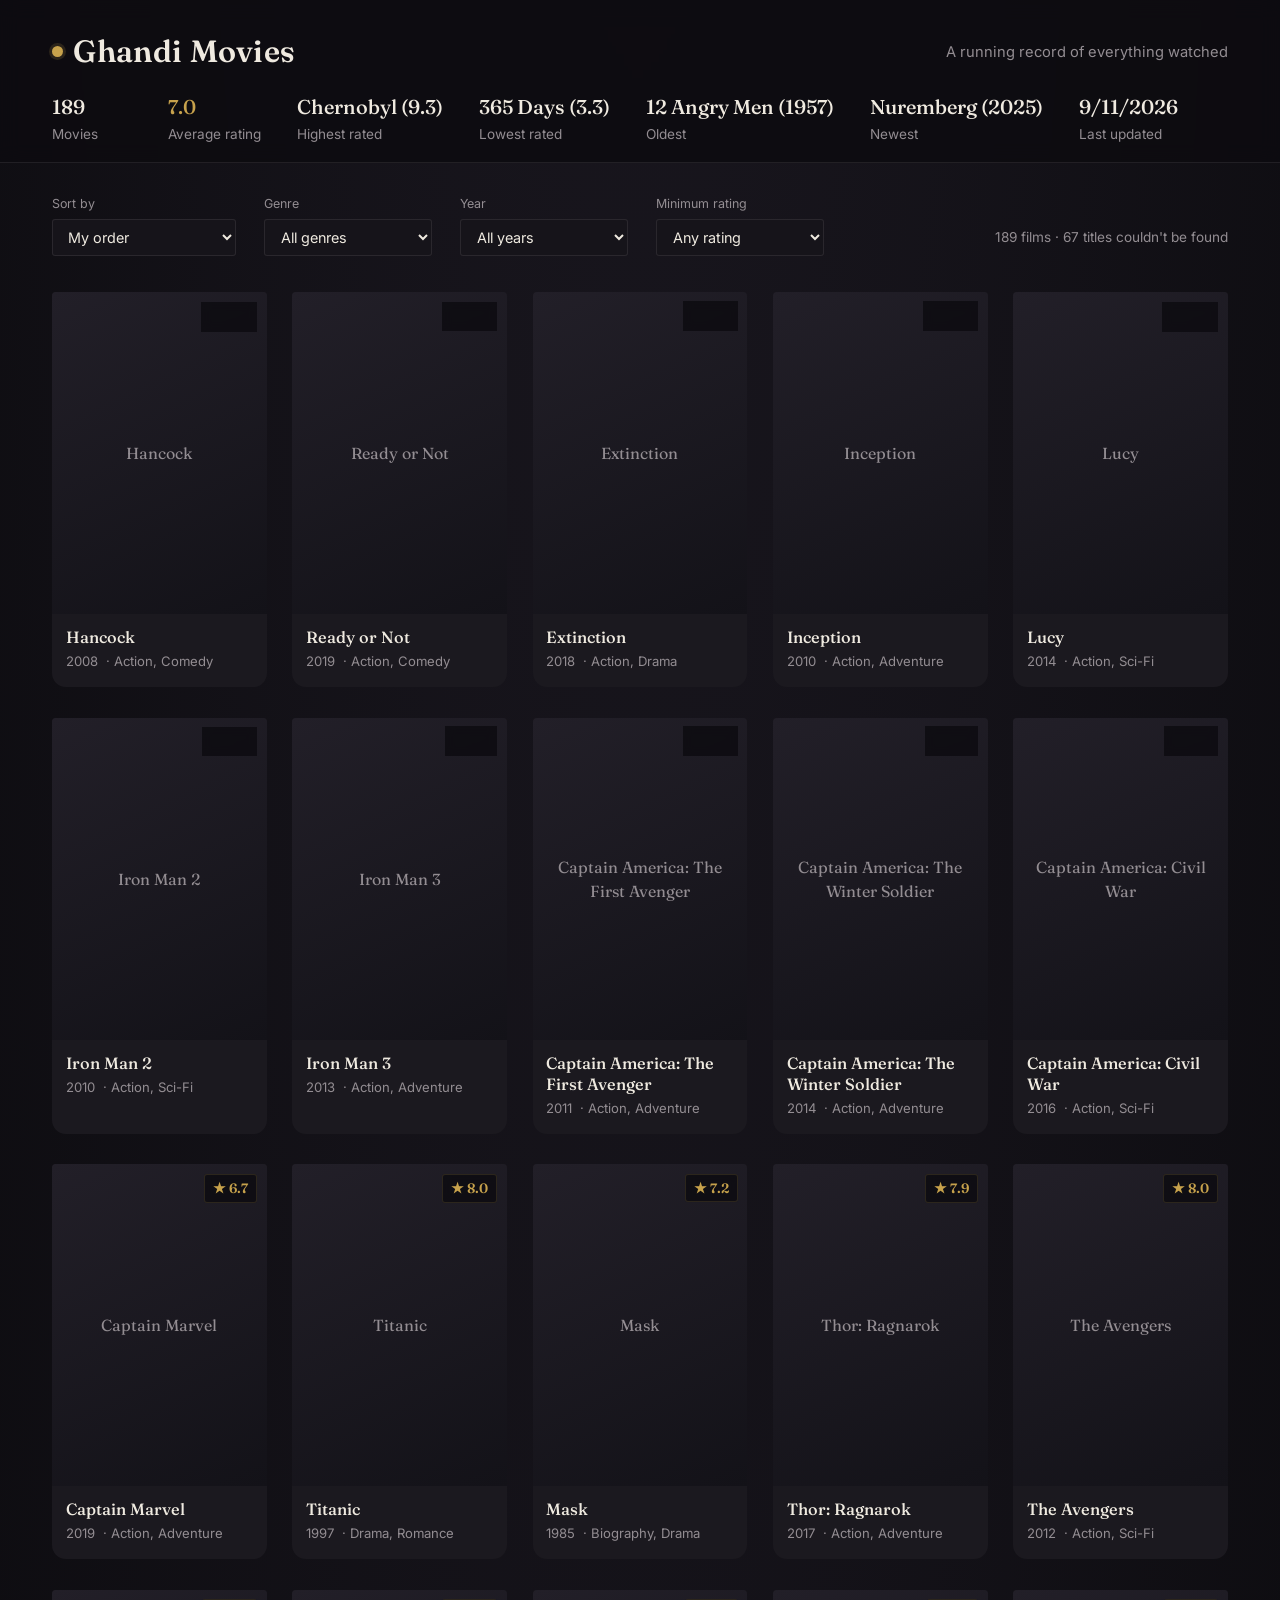
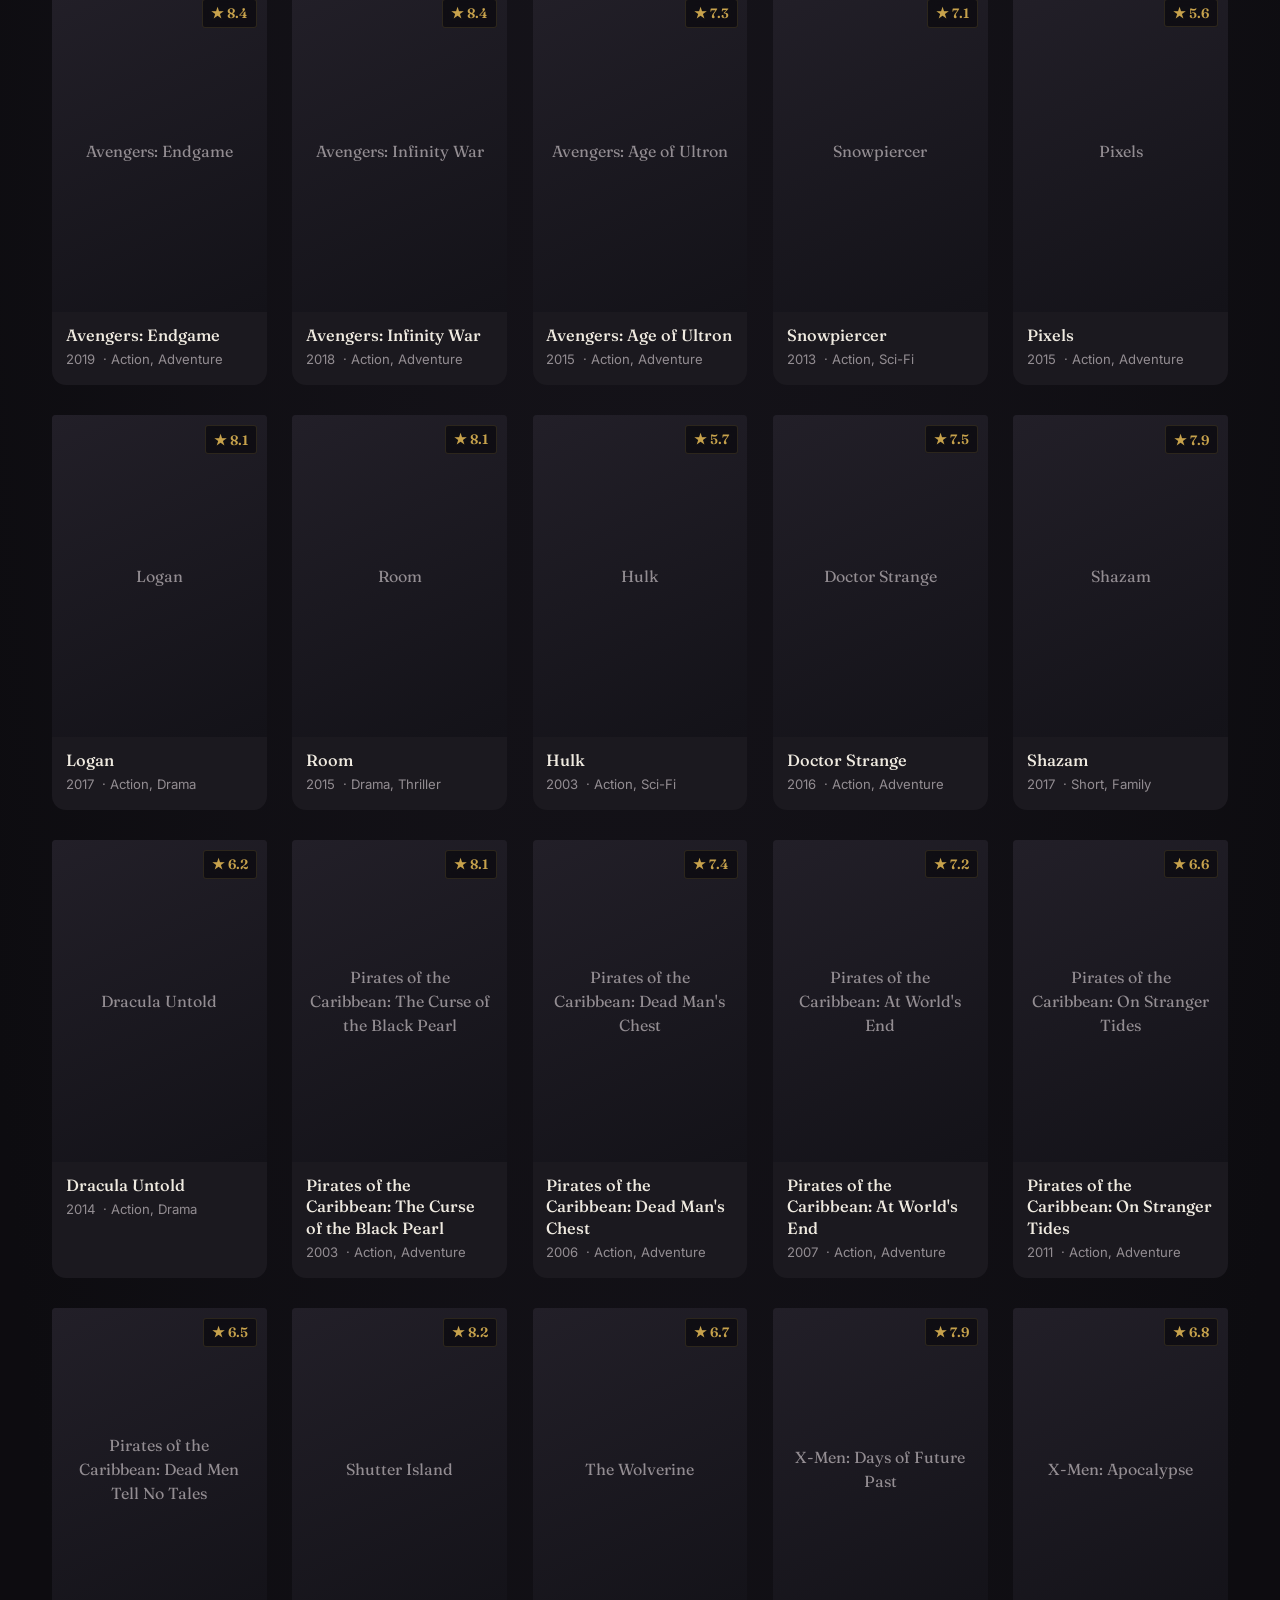
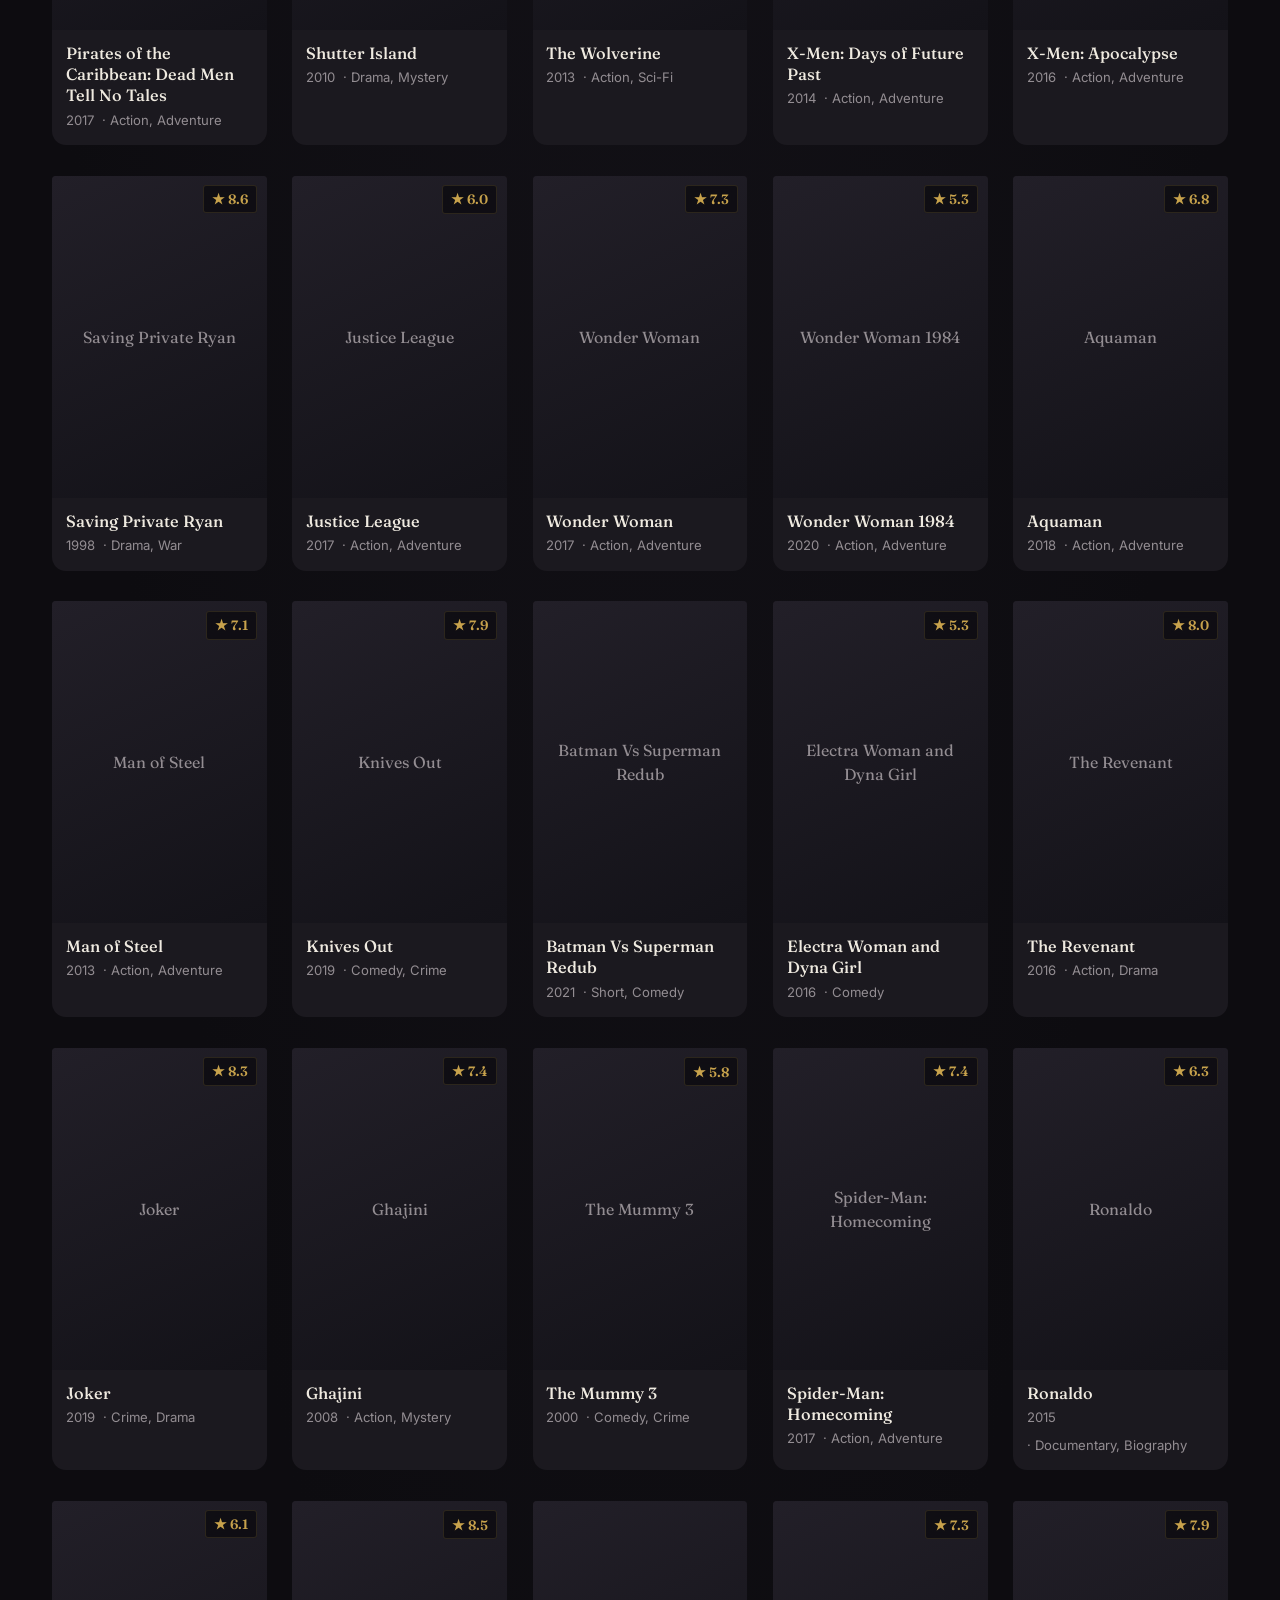
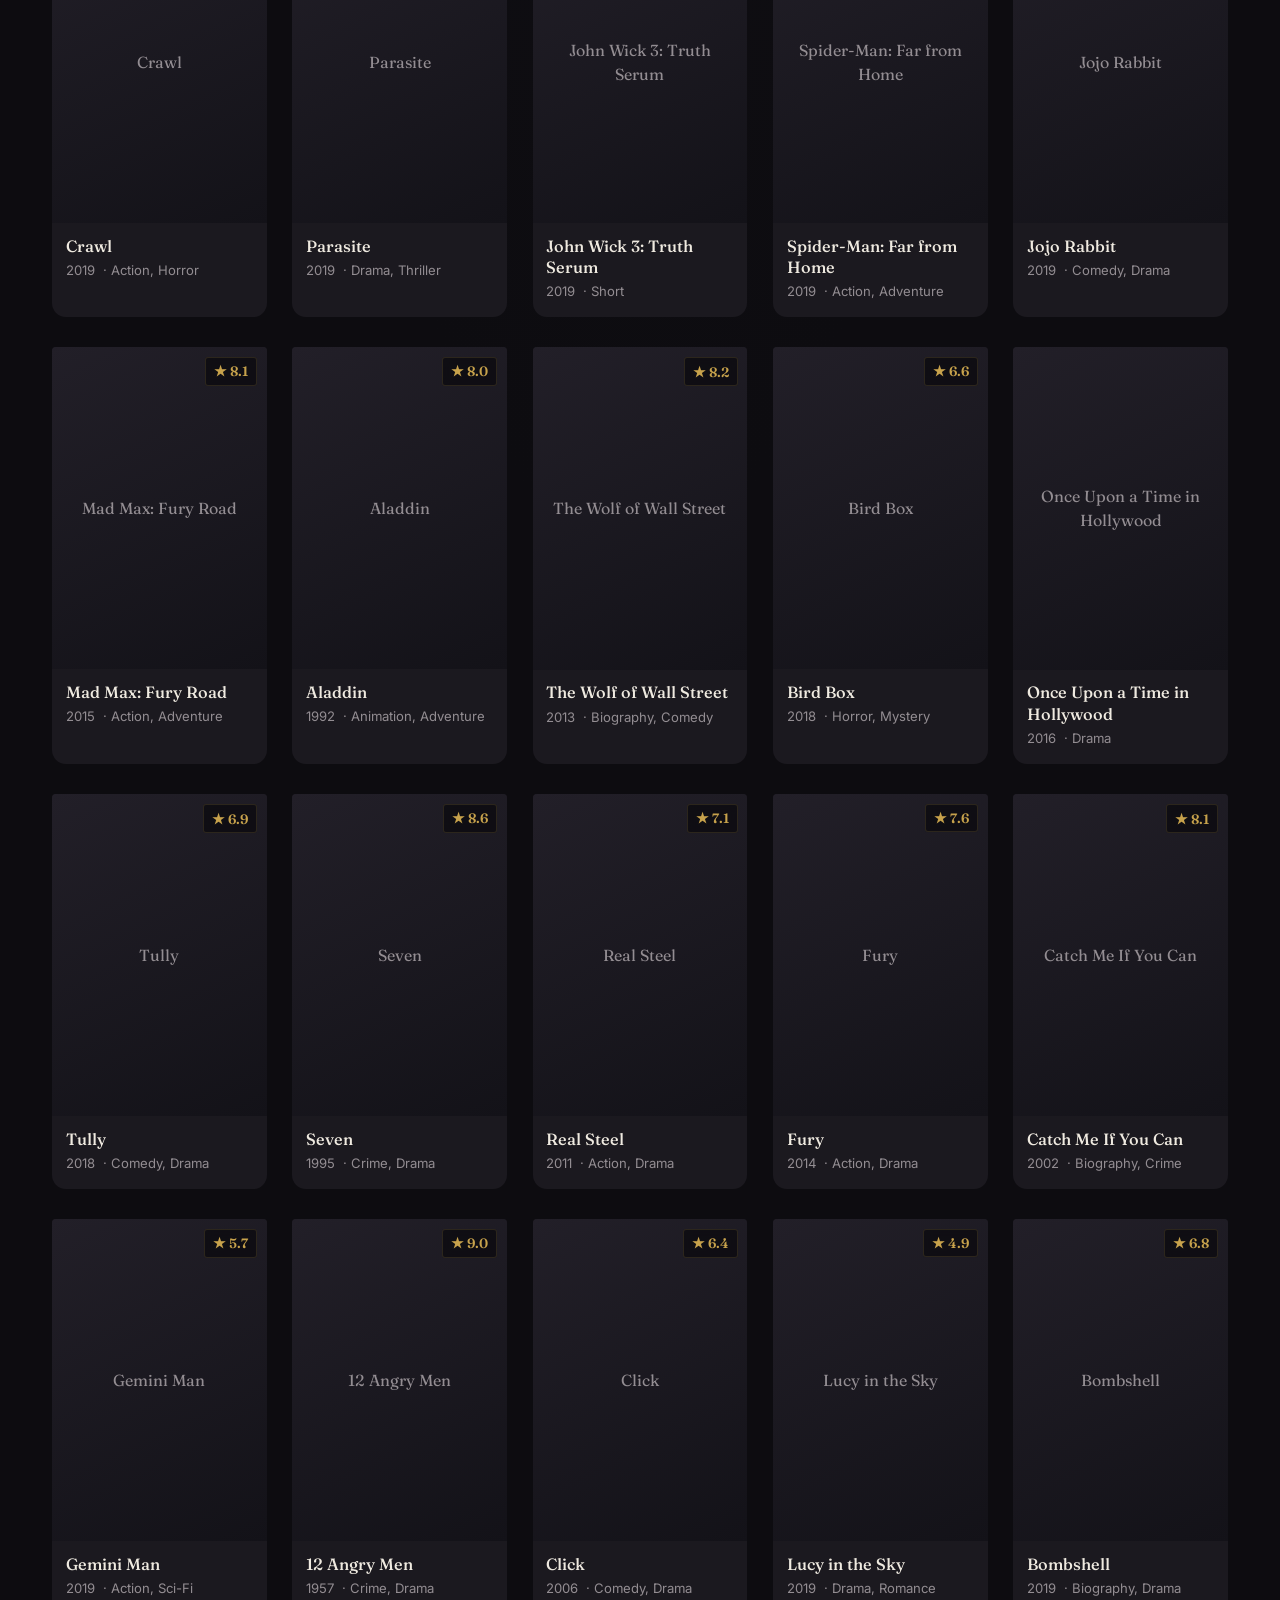
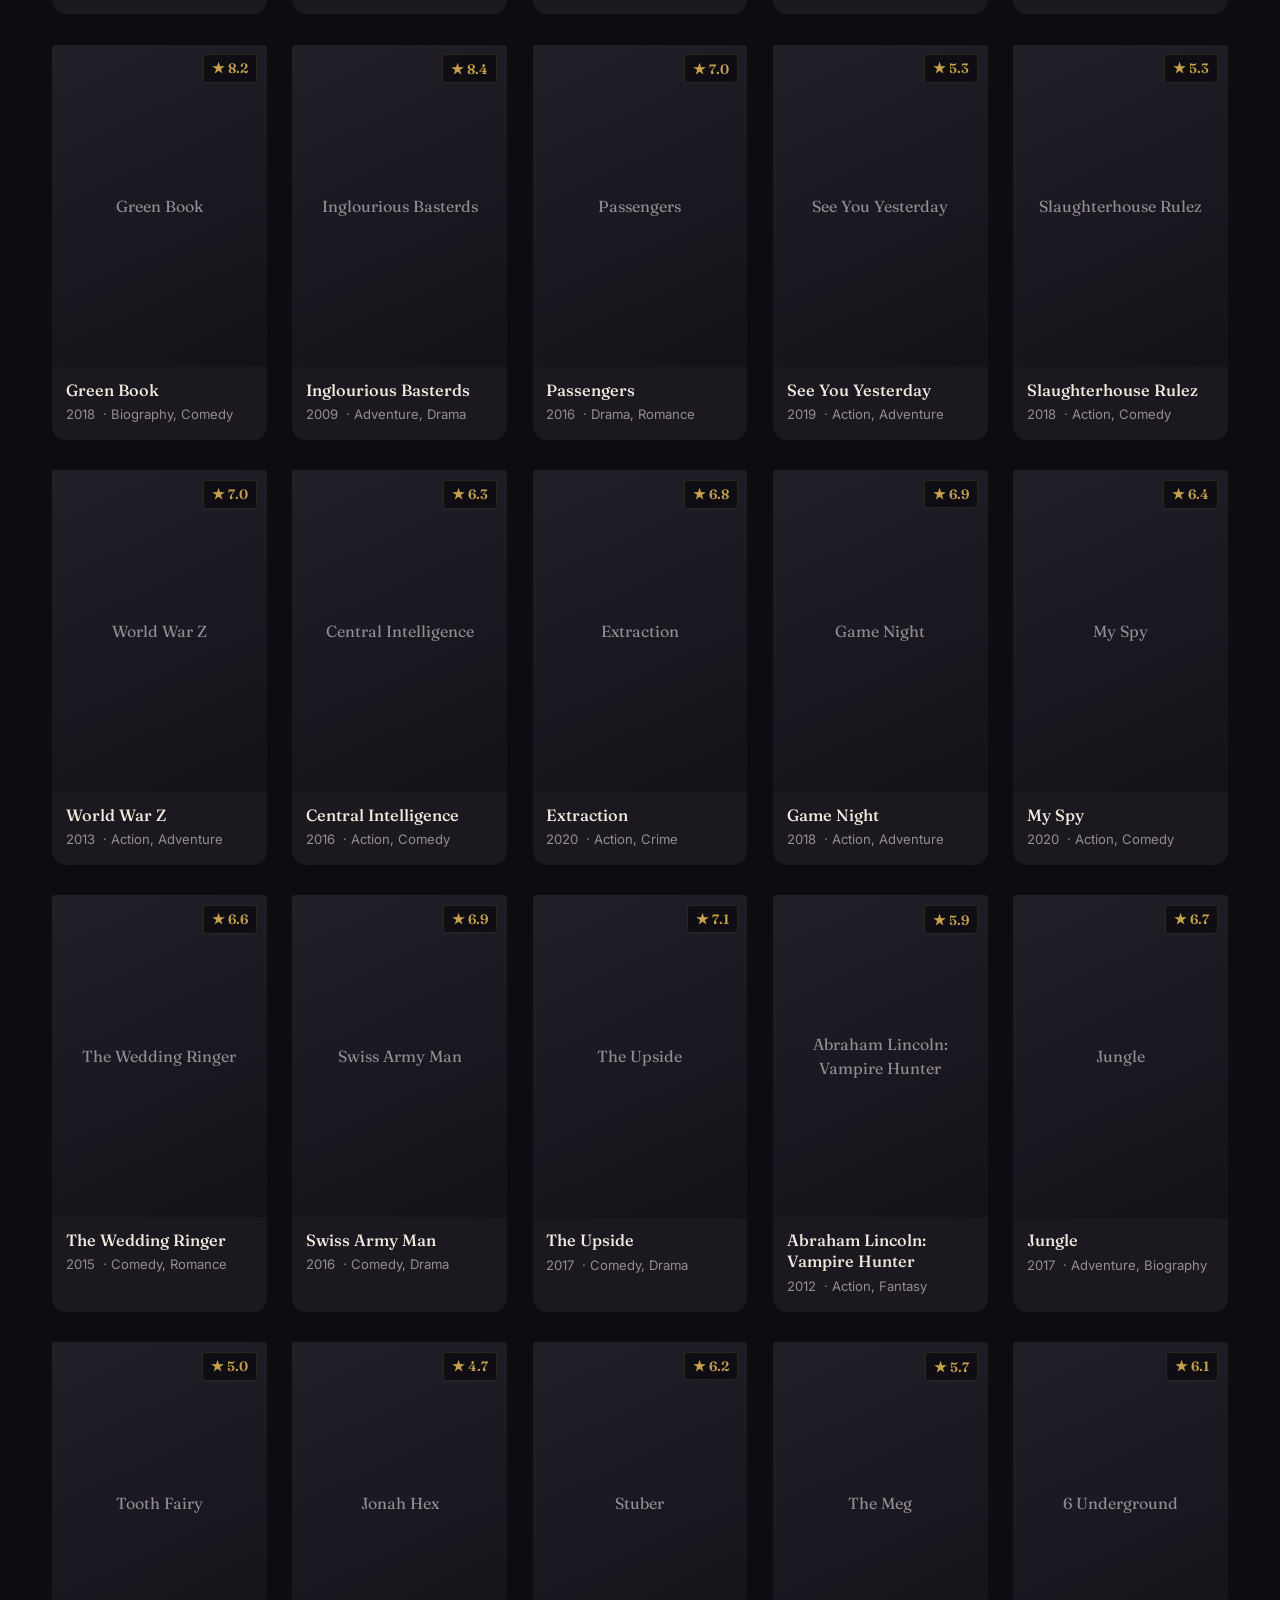
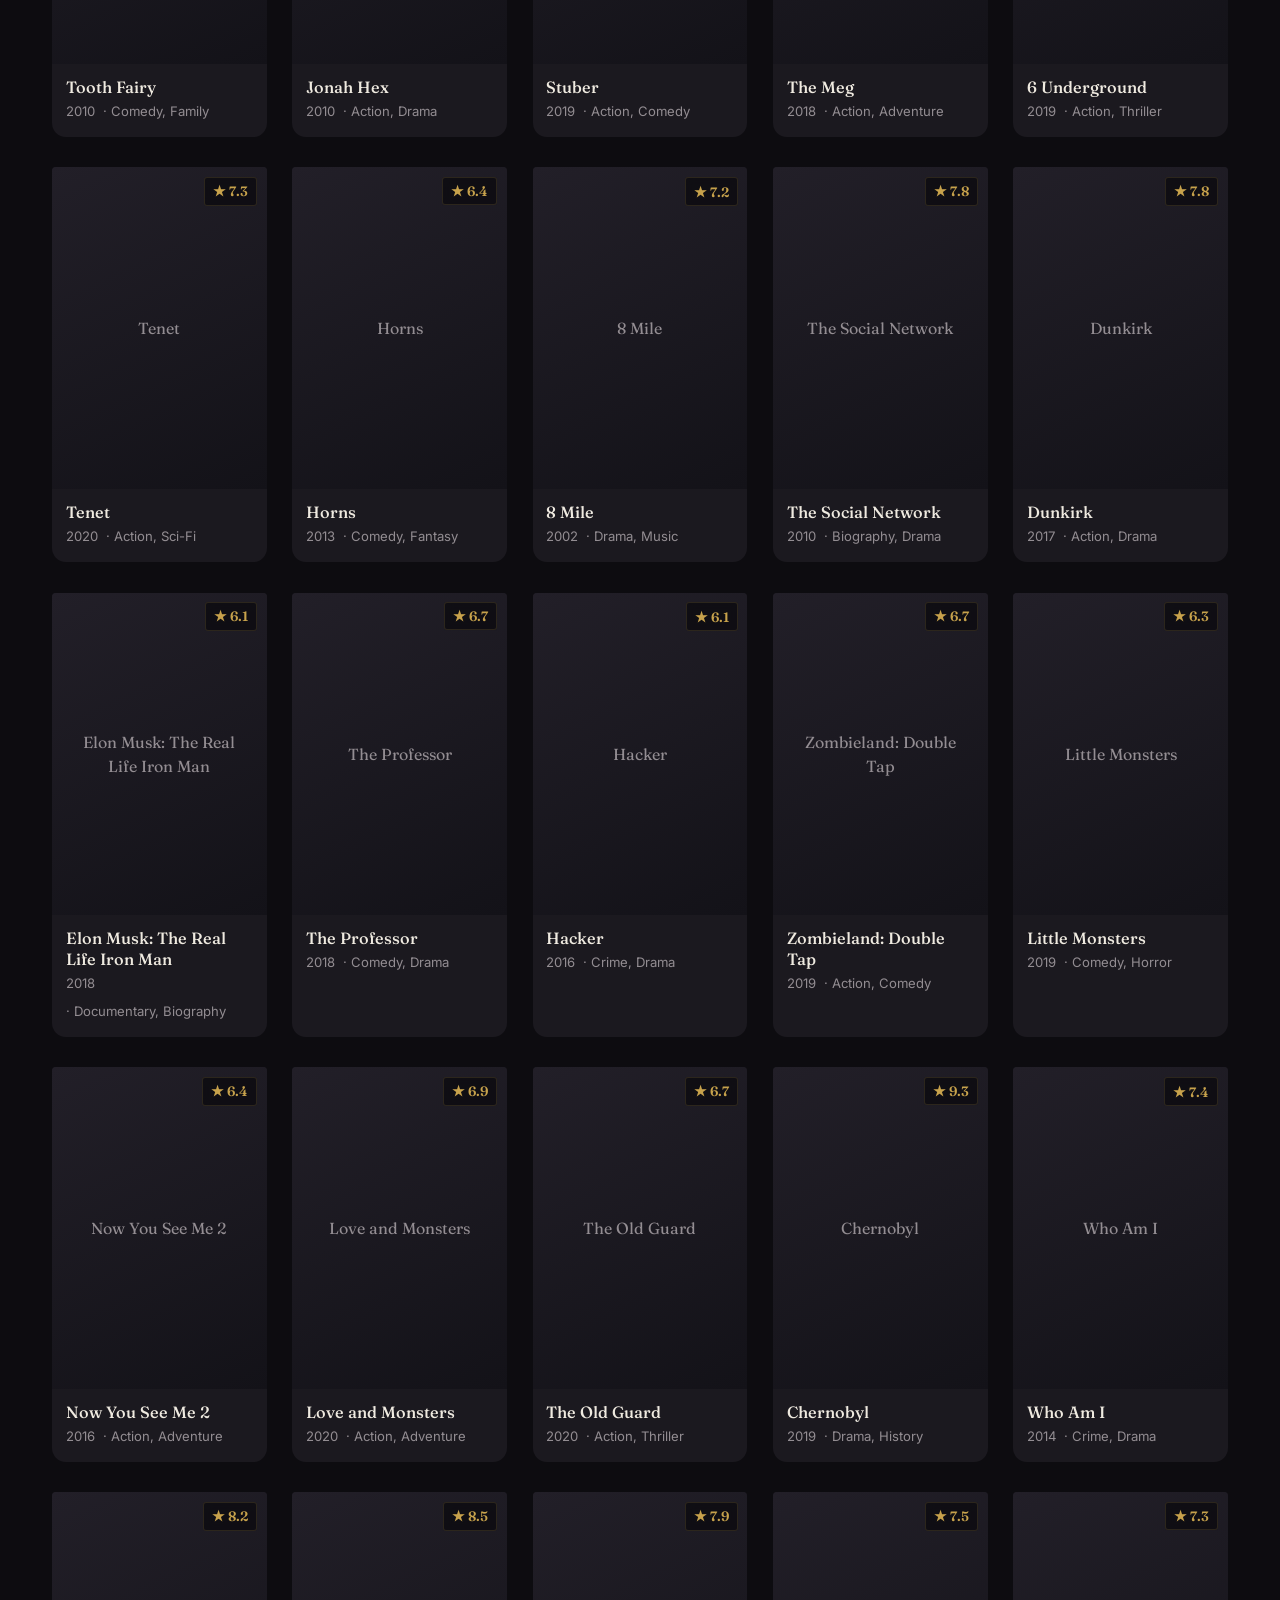
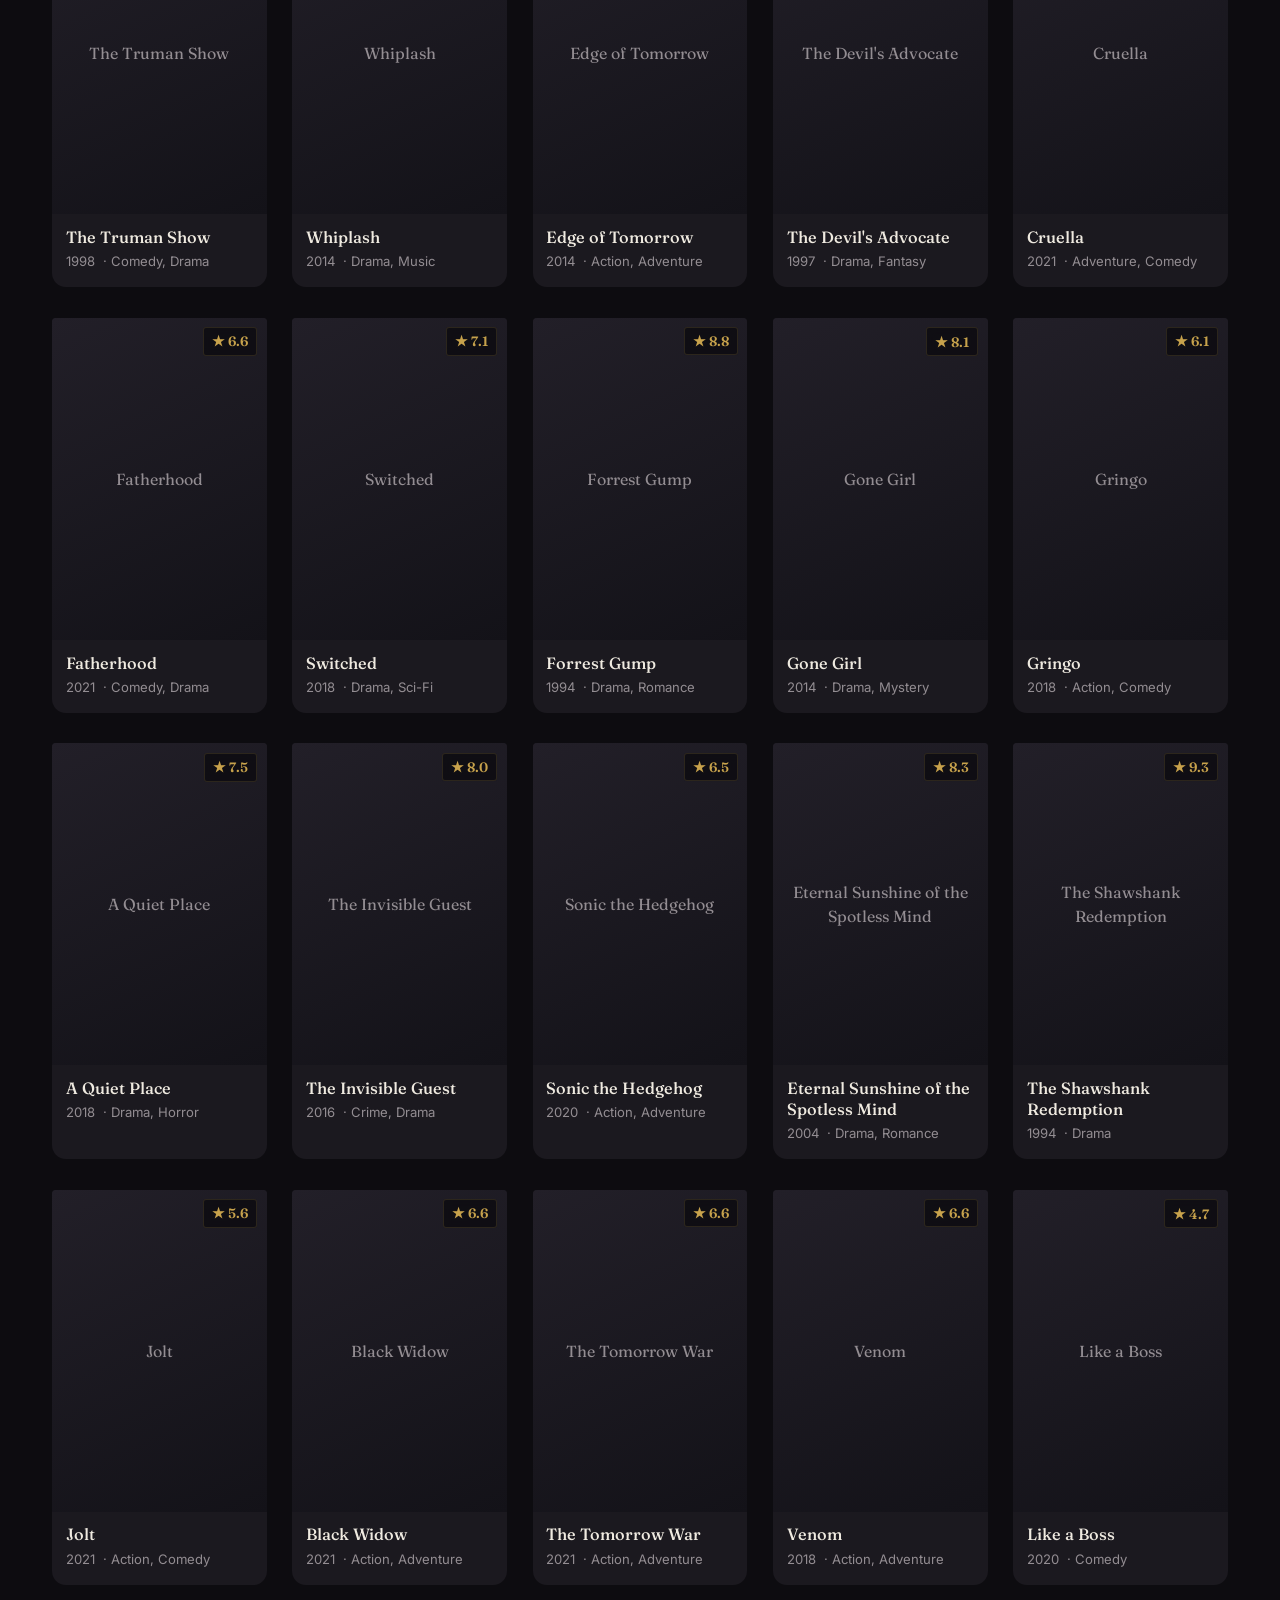
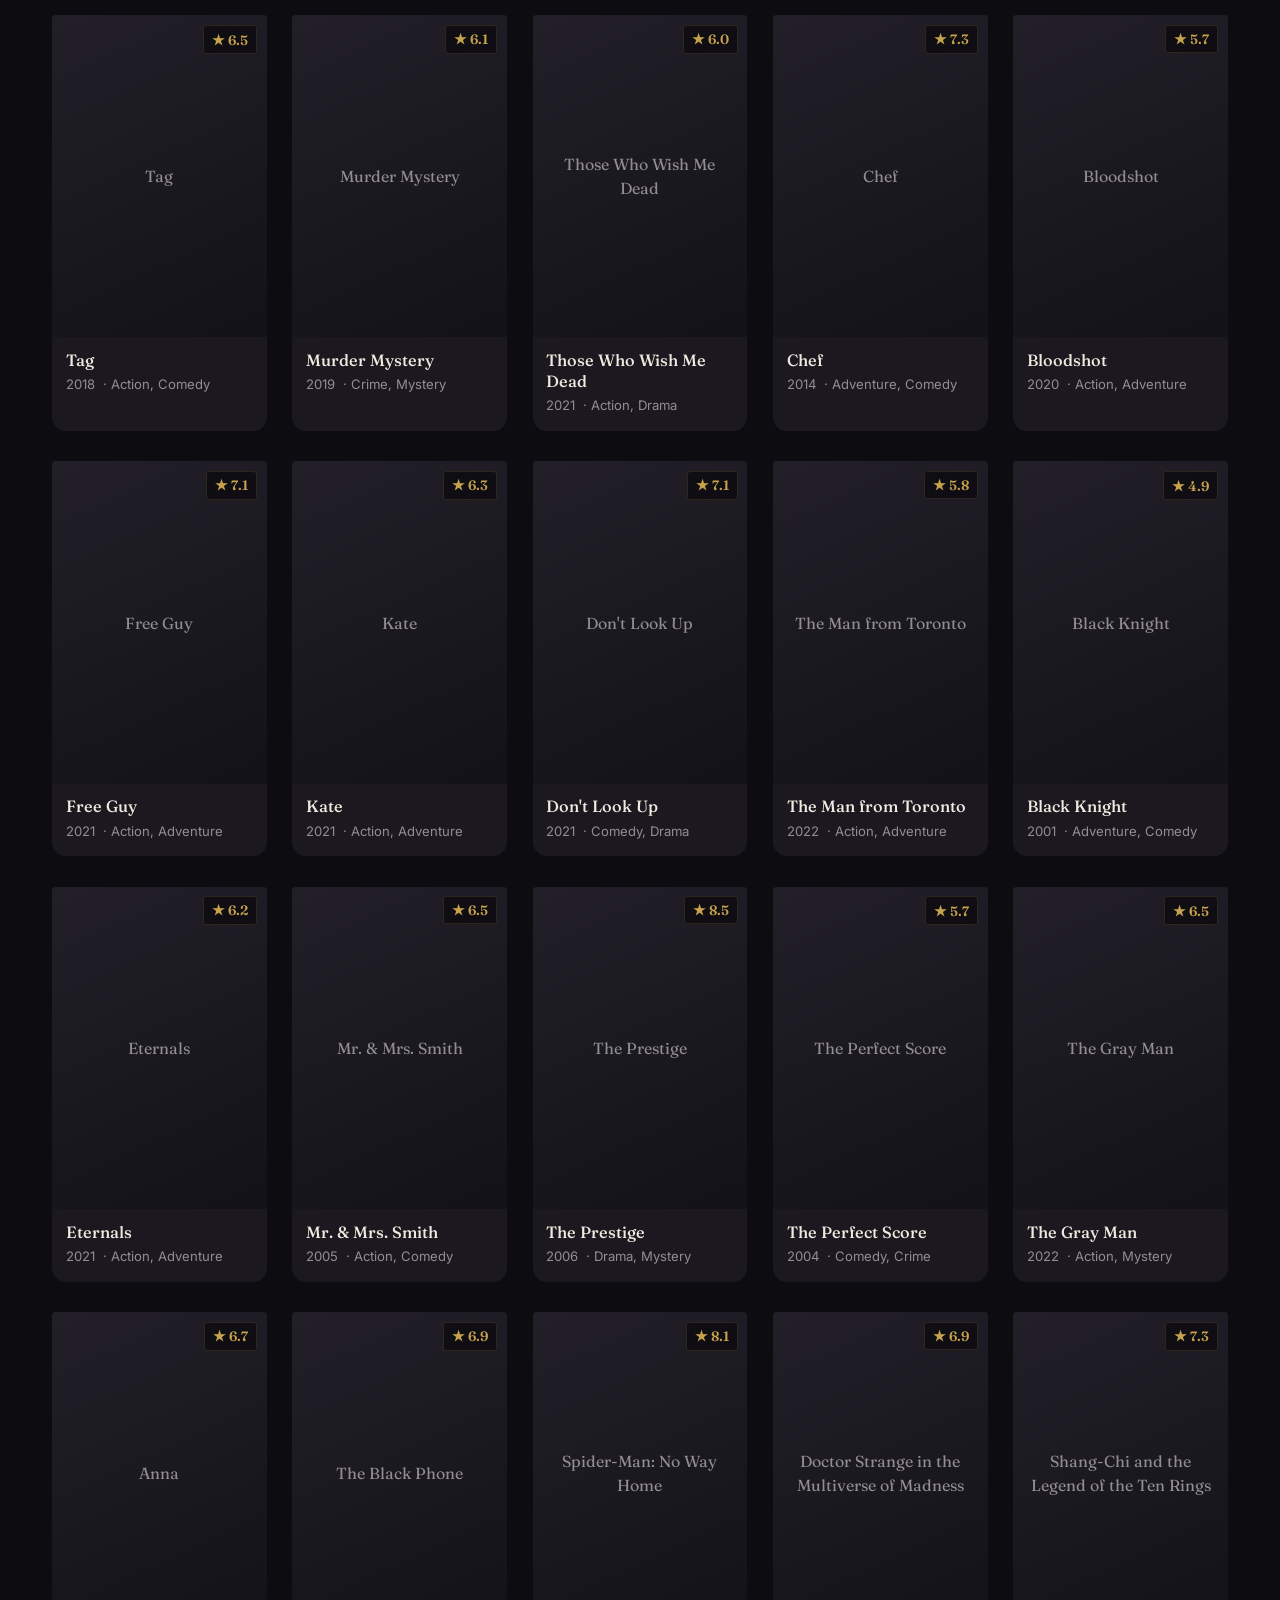
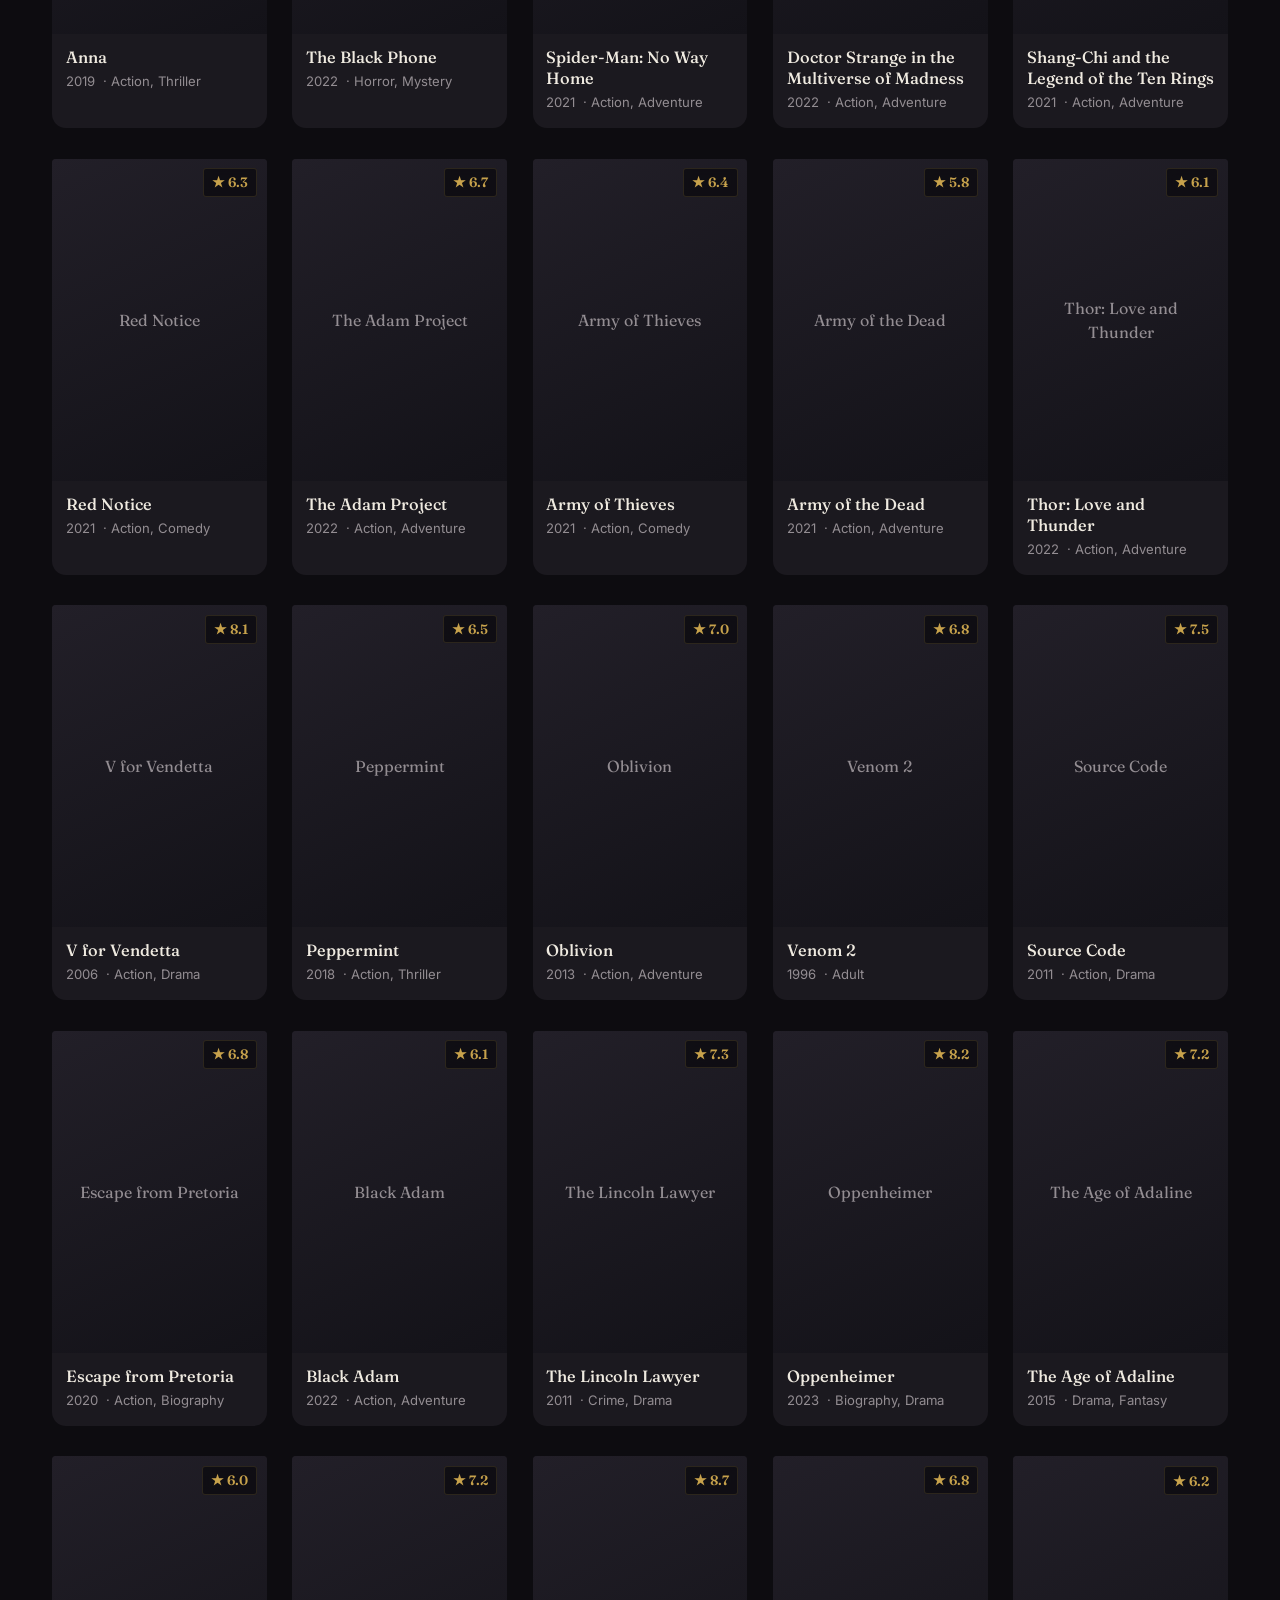
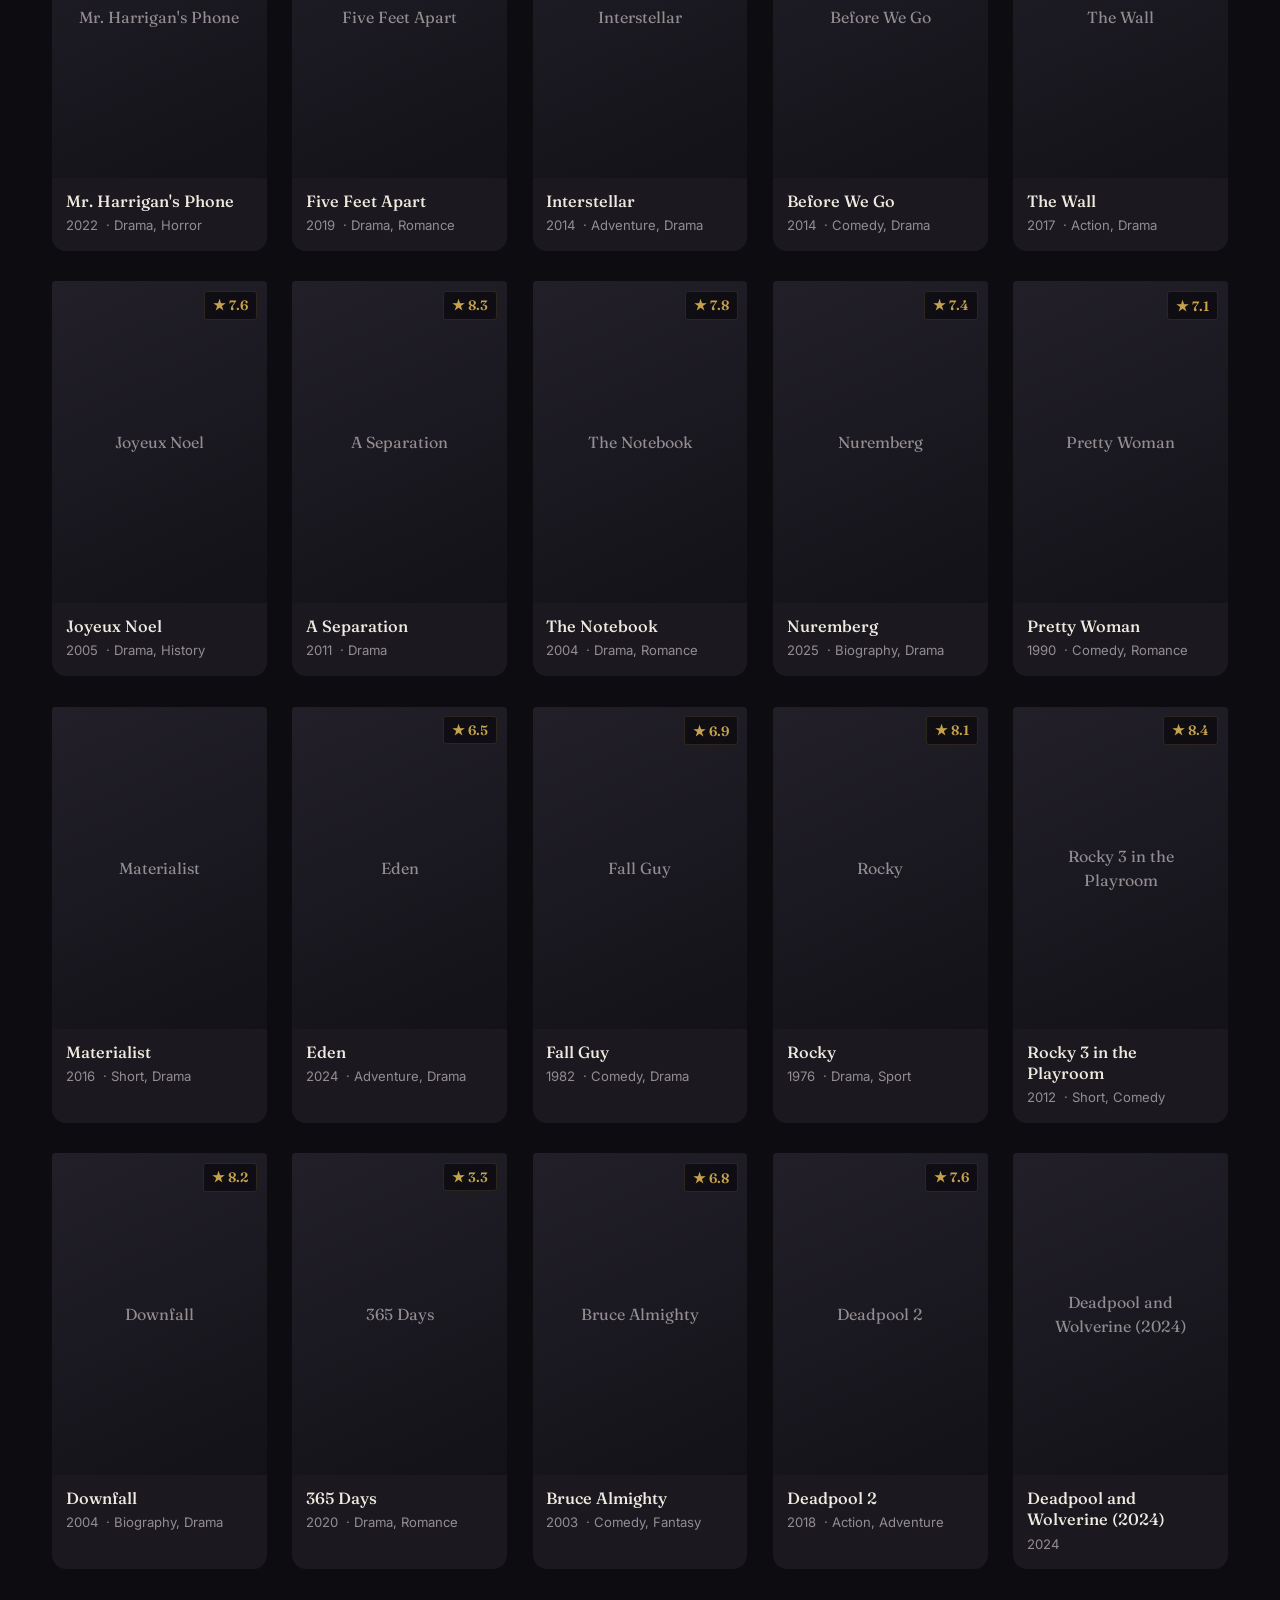
==== commit faf2e386: "Update index.html back to base from dark mode" ====
--- a/index.html
+++ b/index.html
@@ -1,13 +1,5 @@
 <!DOCTYPE html>
 <html lang="en">
-  <script>
-  (function() {
-    var saved = localStorage.getItem("theme");
-    var prefersLight = window.matchMedia("(prefers-color-scheme: light)").matches;
-    var theme = saved || (prefersLight ? "light" : "dark");
-    document.documentElement.setAttribute("data-theme", theme);
-  })();
-</script>
 <head>
   <meta charset="UTF-8" />
   <meta name="viewport" content="width=device-width, initial-scale=1.0" />
@@ -31,11 +23,6 @@
       <p class="brand-tagline">A running record of everything watched</p>
     </div>
 
-<button class="theme-toggle" id="theme-toggle" aria-label="Toggle theme">
-  <span class="theme-icon theme-icon-sun" aria-hidden="true">☀</span>
-  <span class="theme-icon theme-icon-moon" aria-hidden="true">☾</span>
-</button>
-    
     <div class="stats-strip" id="stats-strip" aria-live="polite">
       <!-- filled in by script.js -->
     </div>
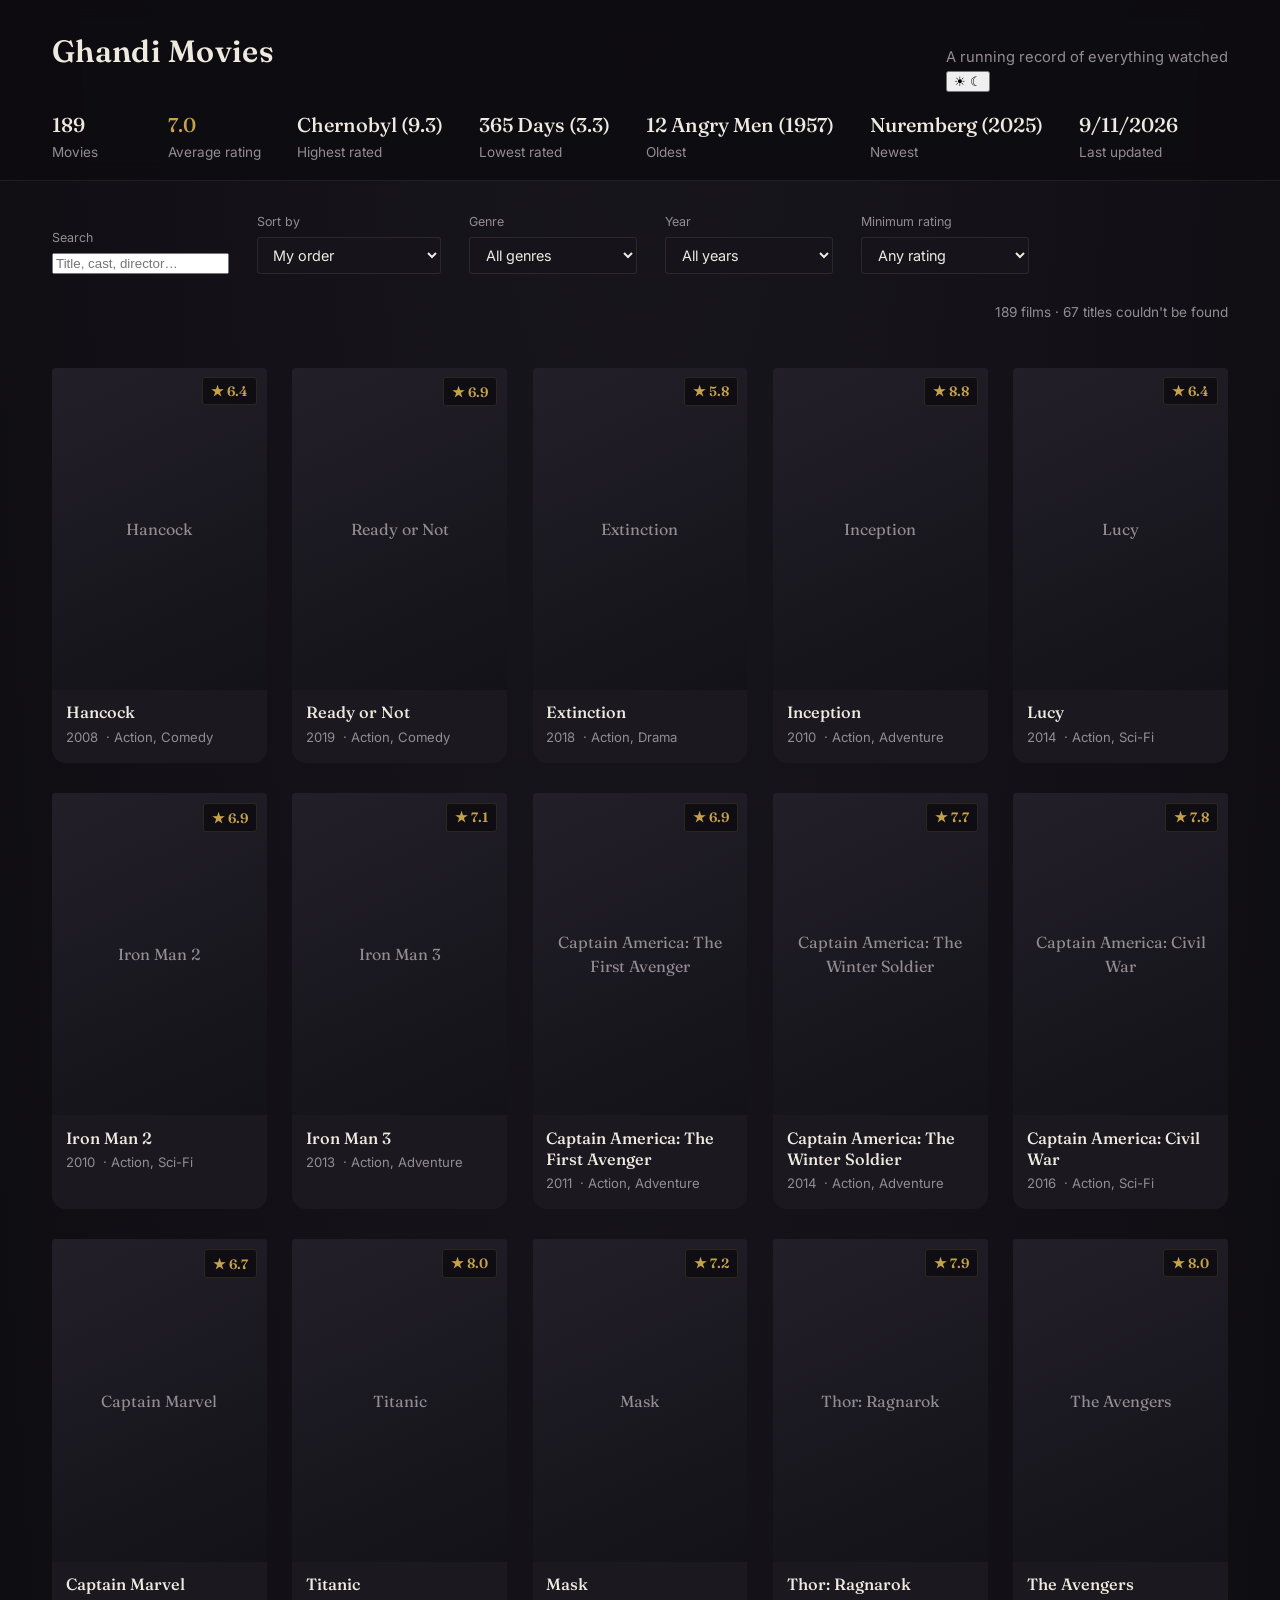
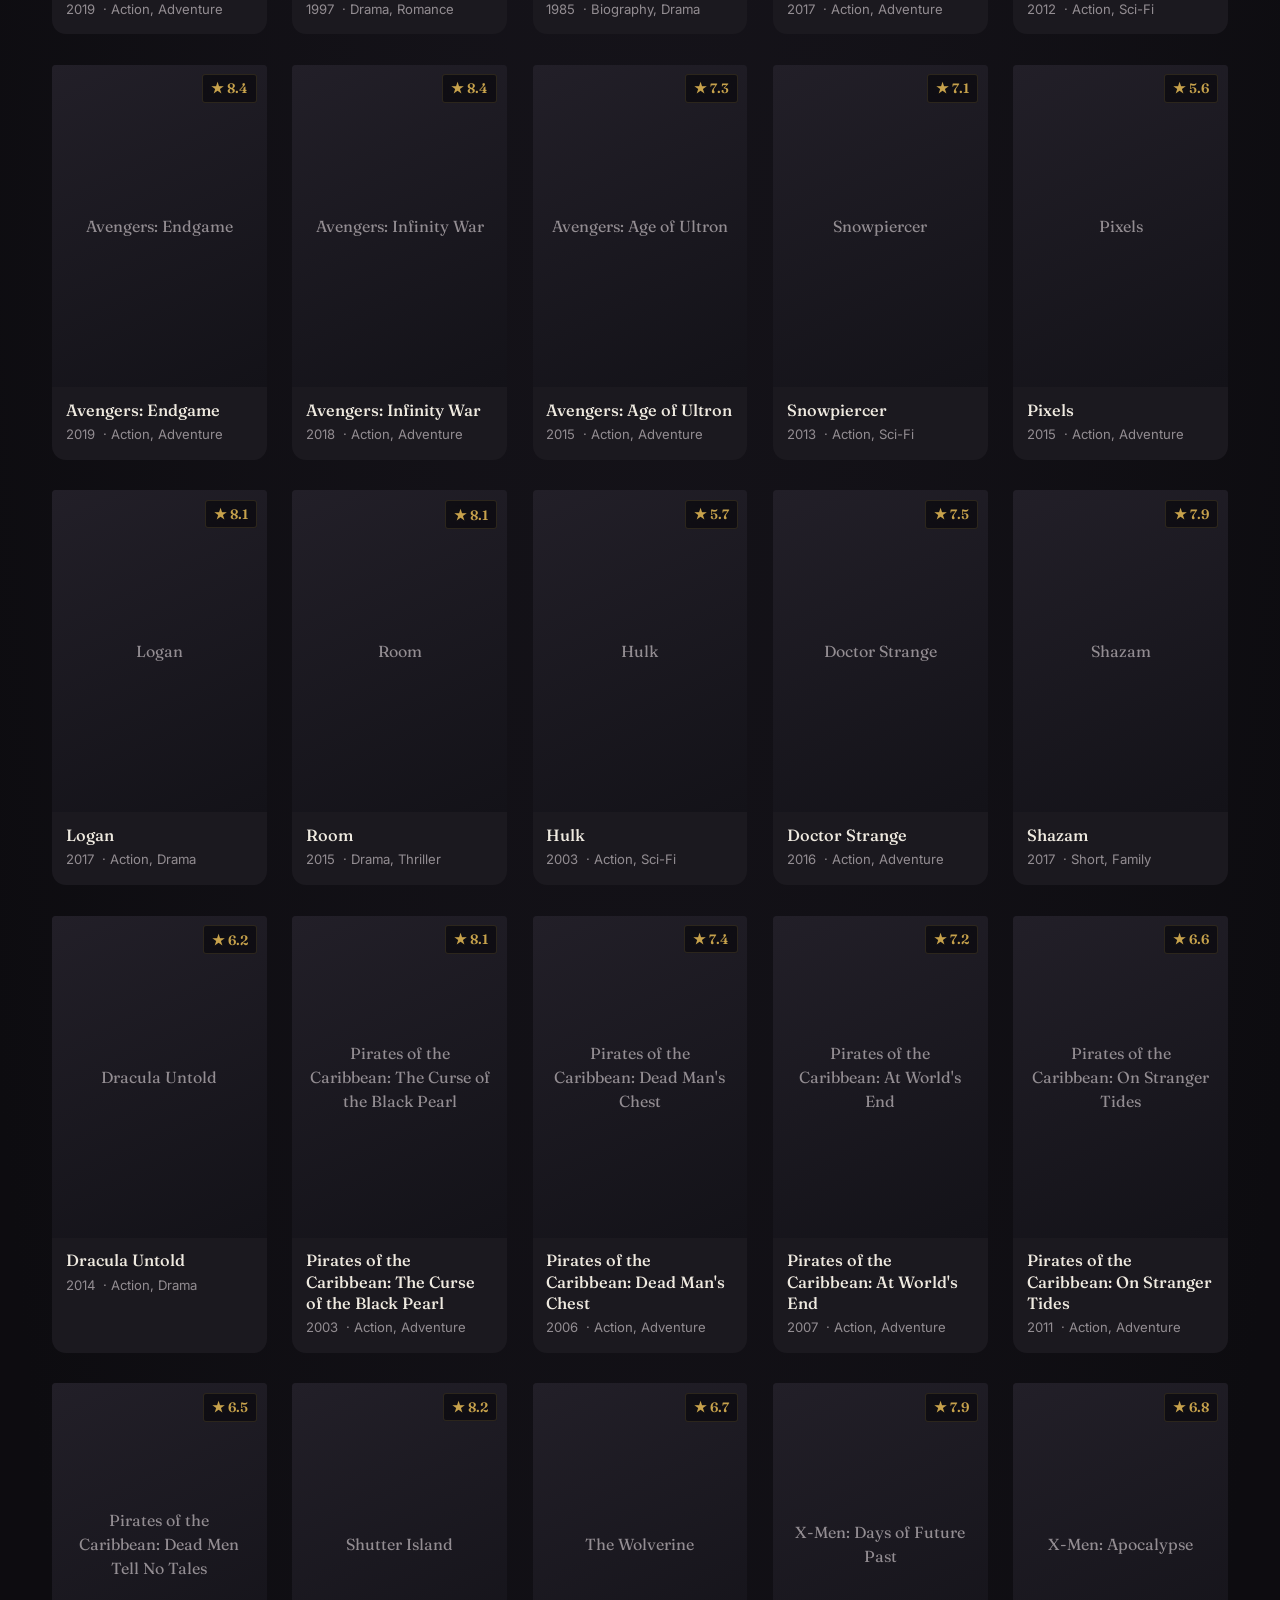
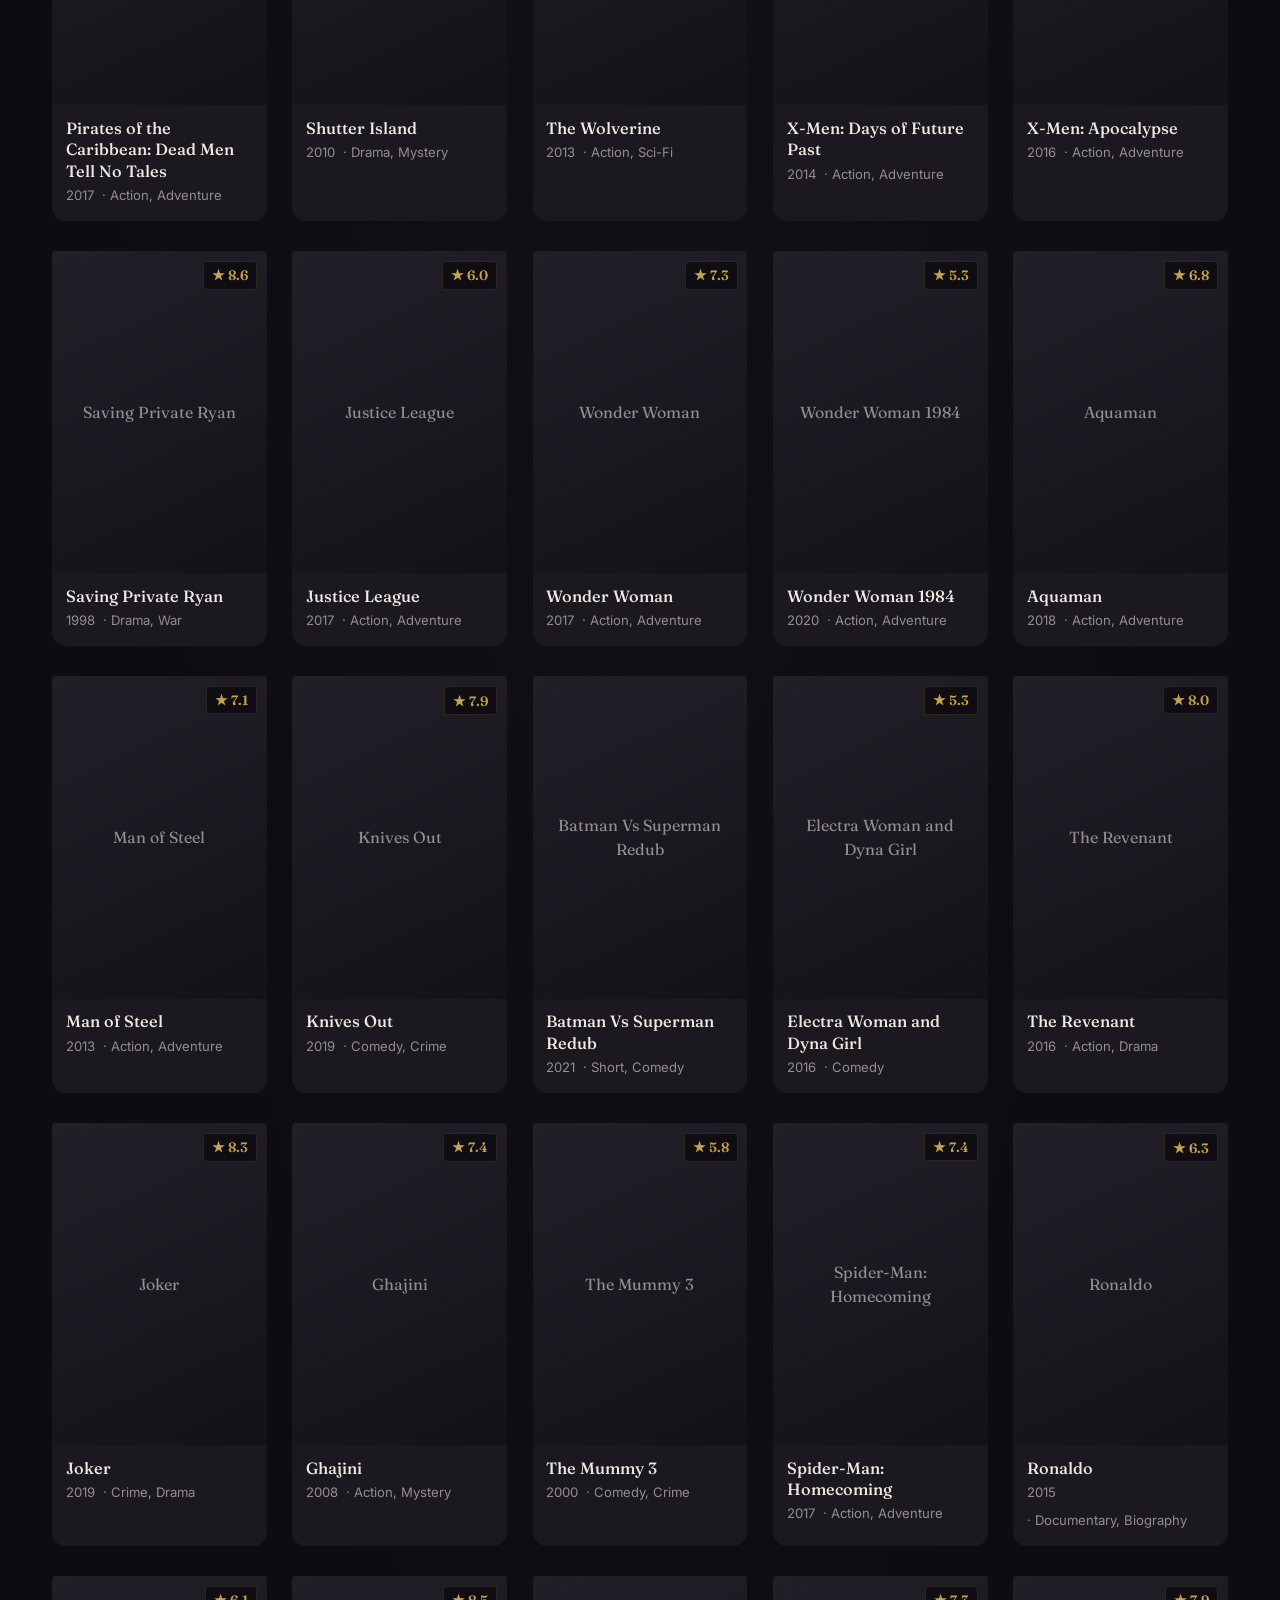
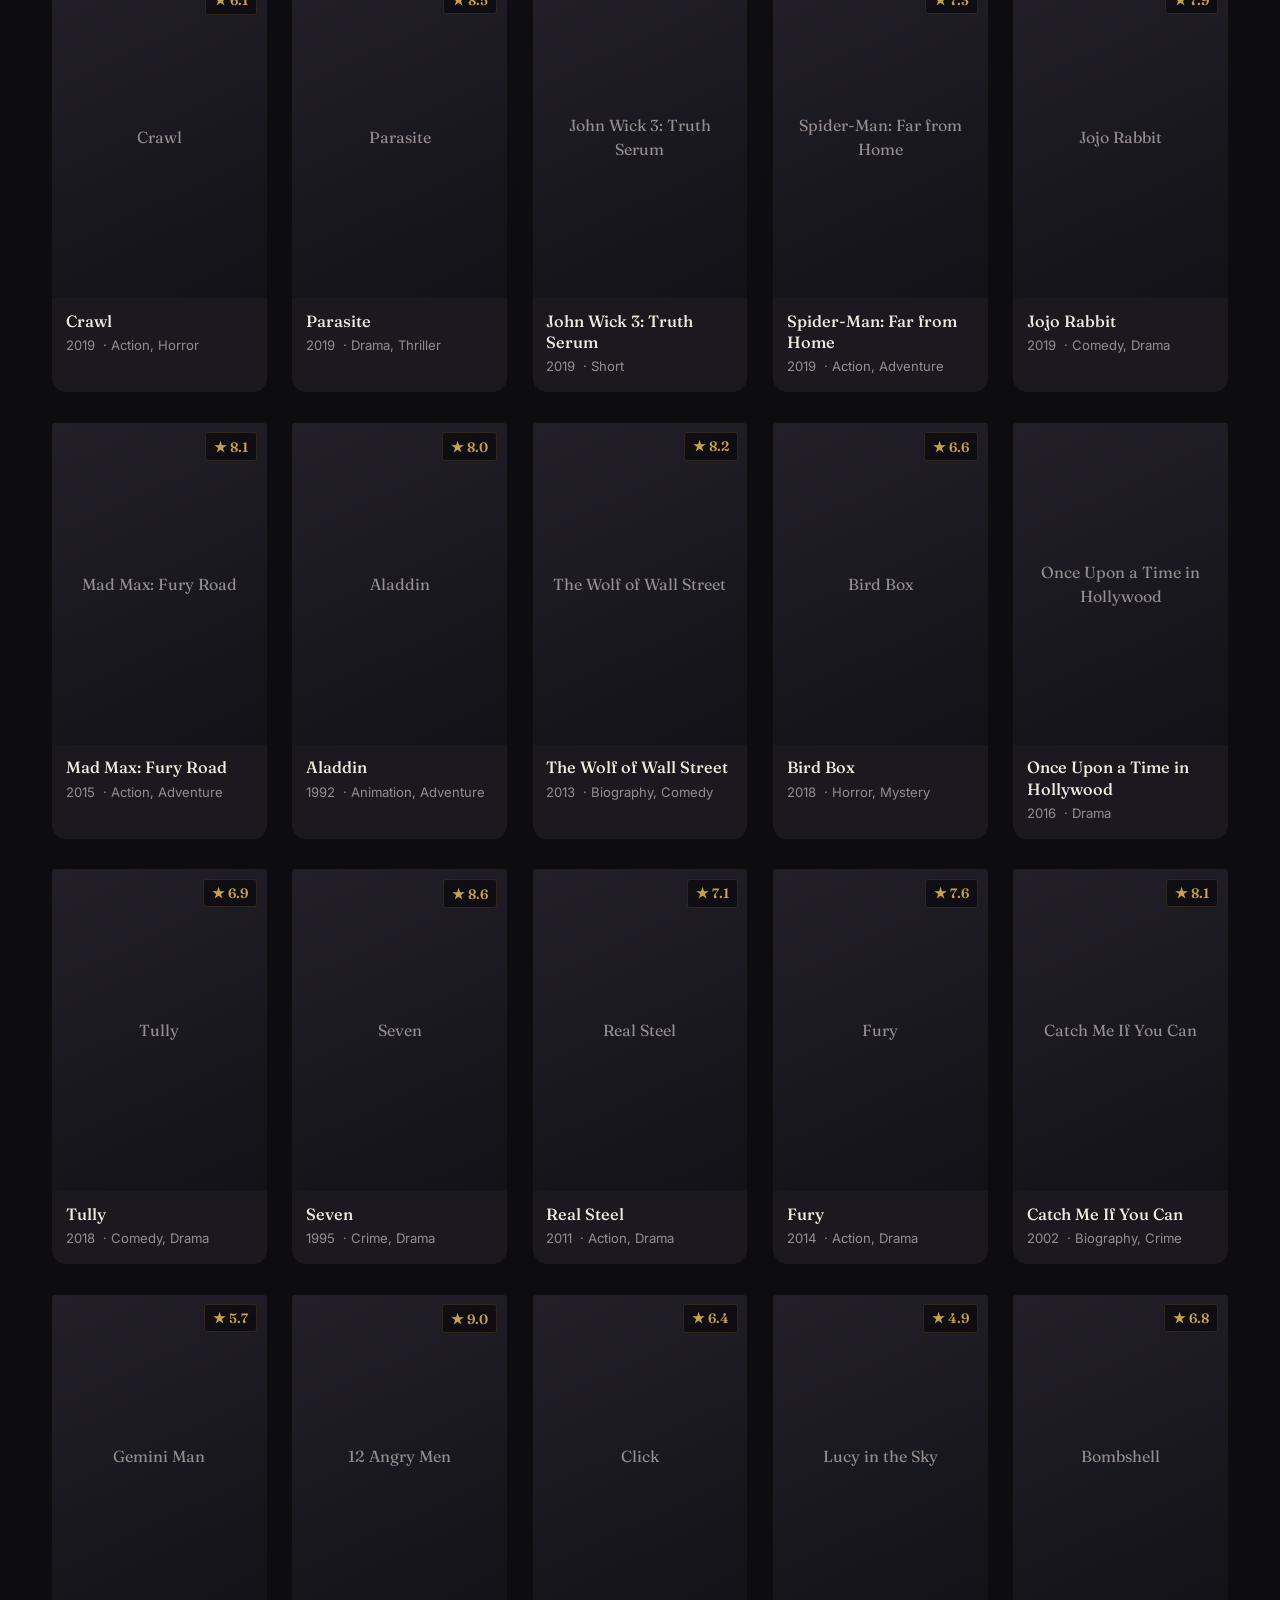
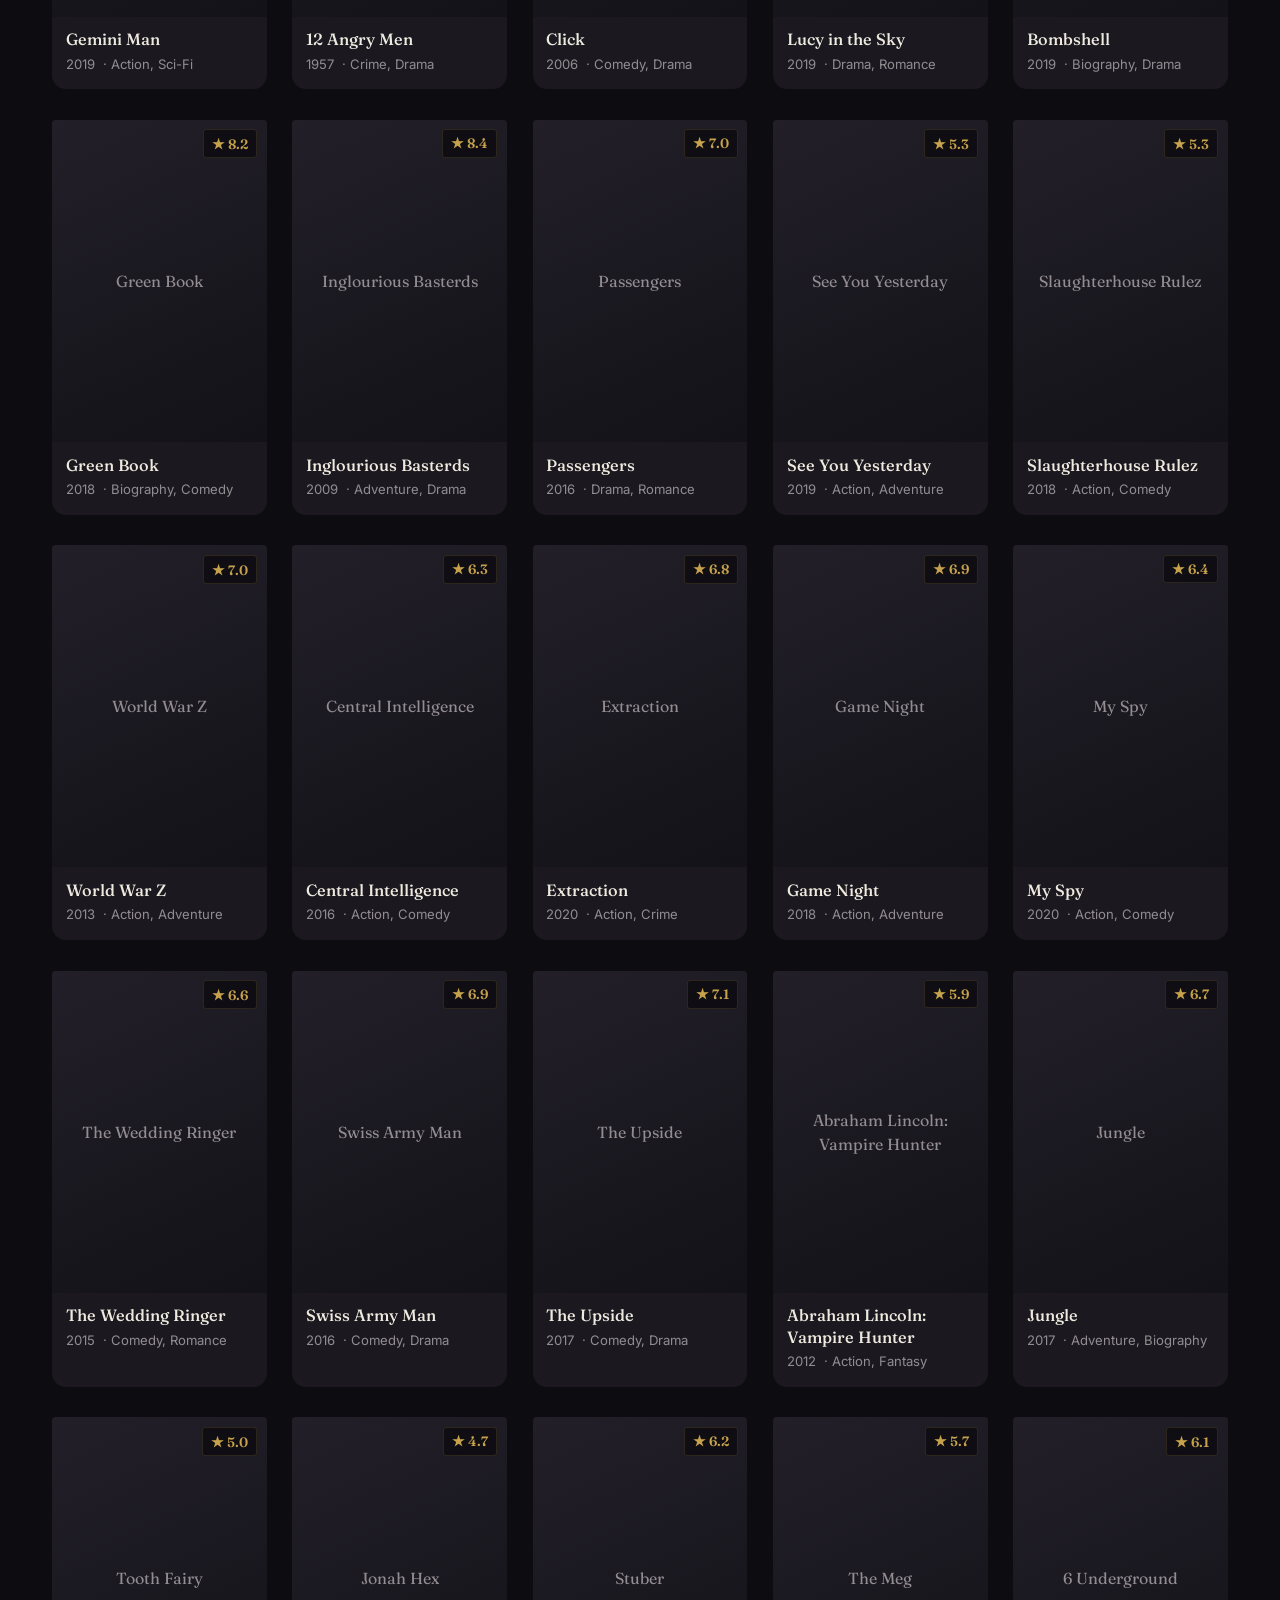
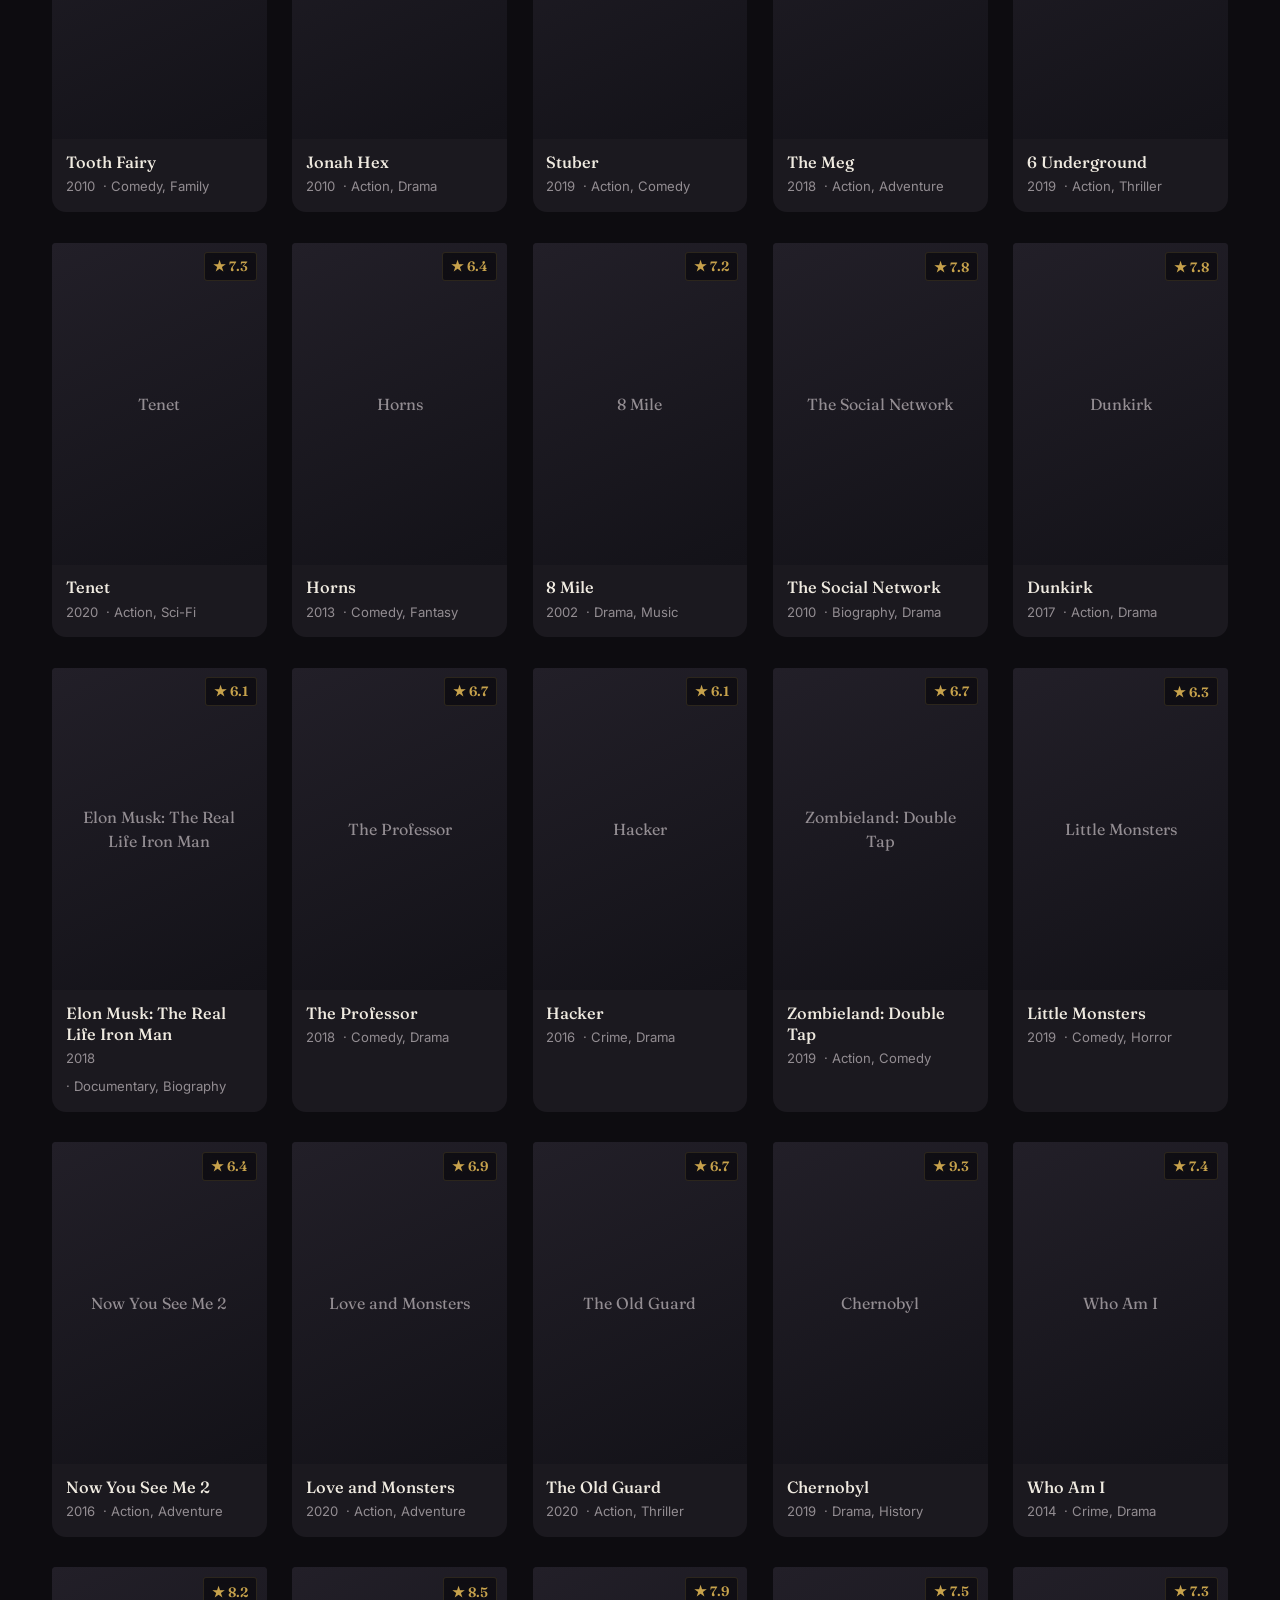
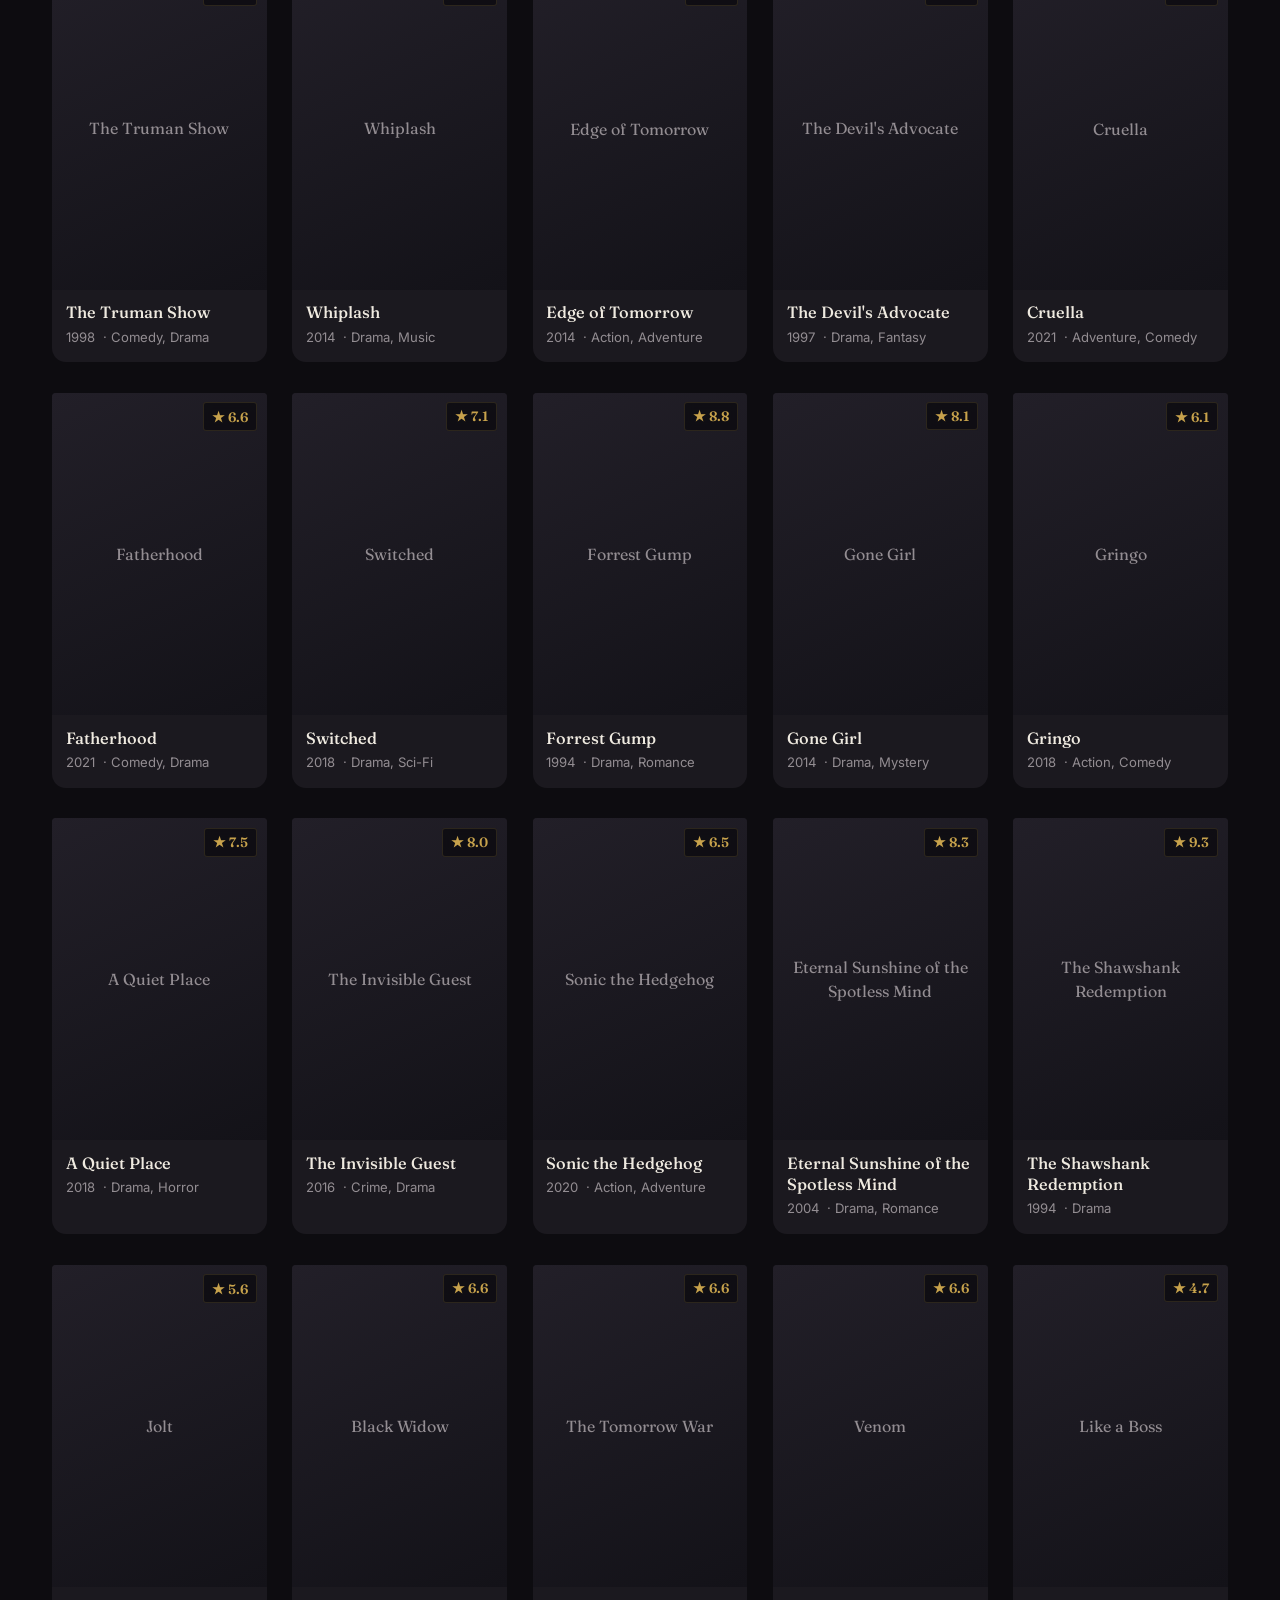
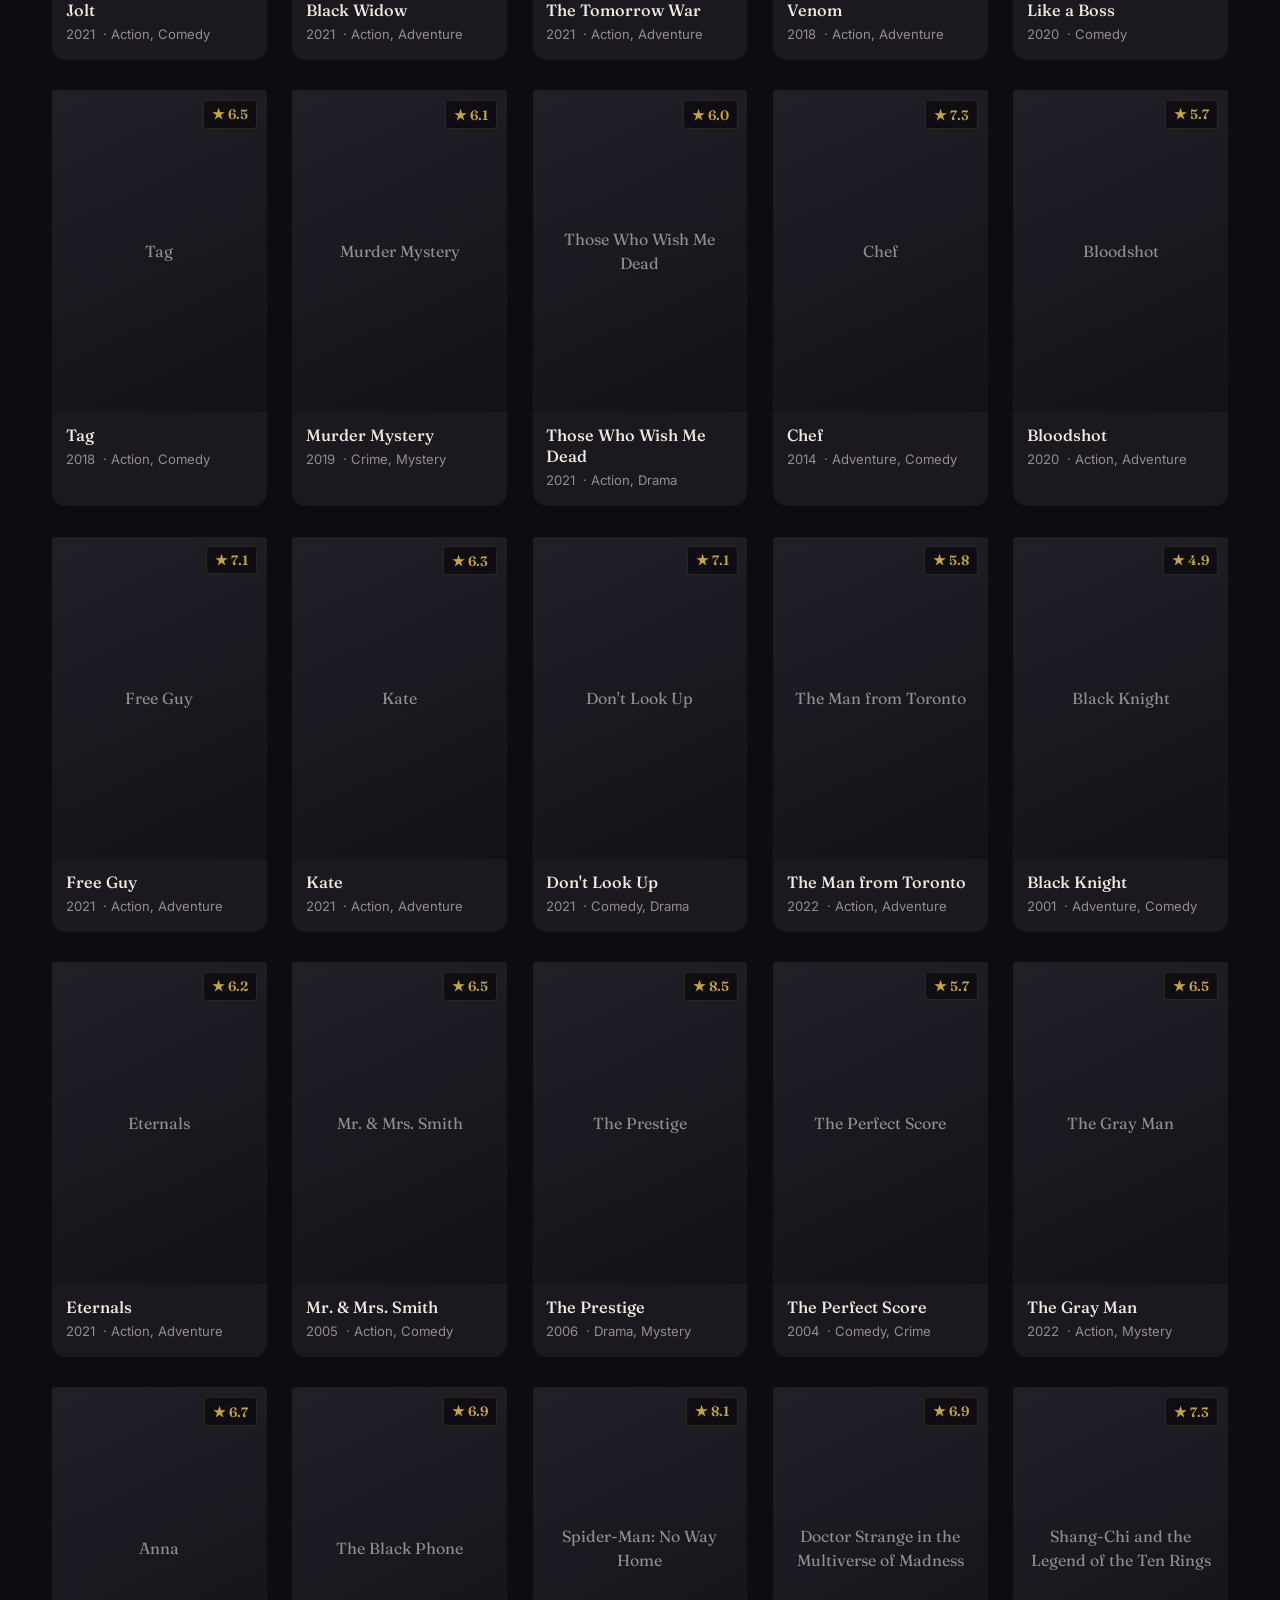
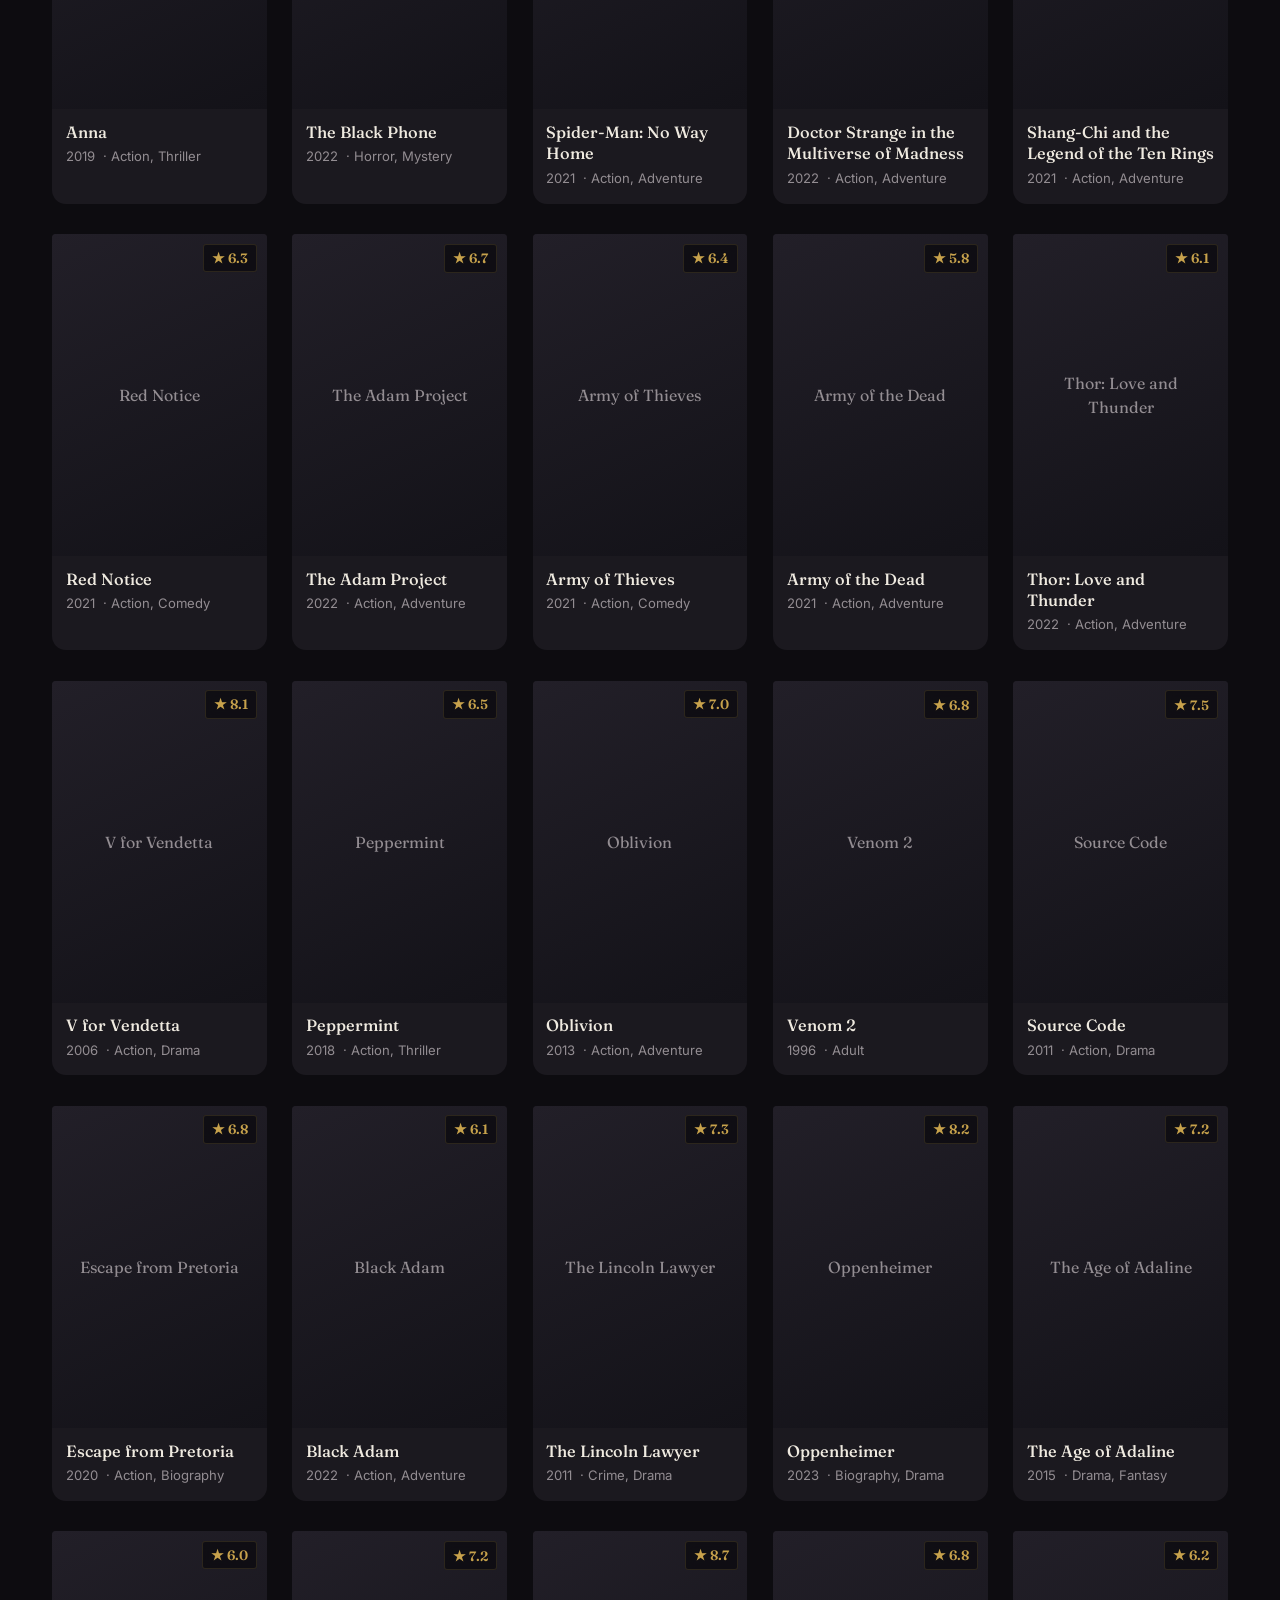
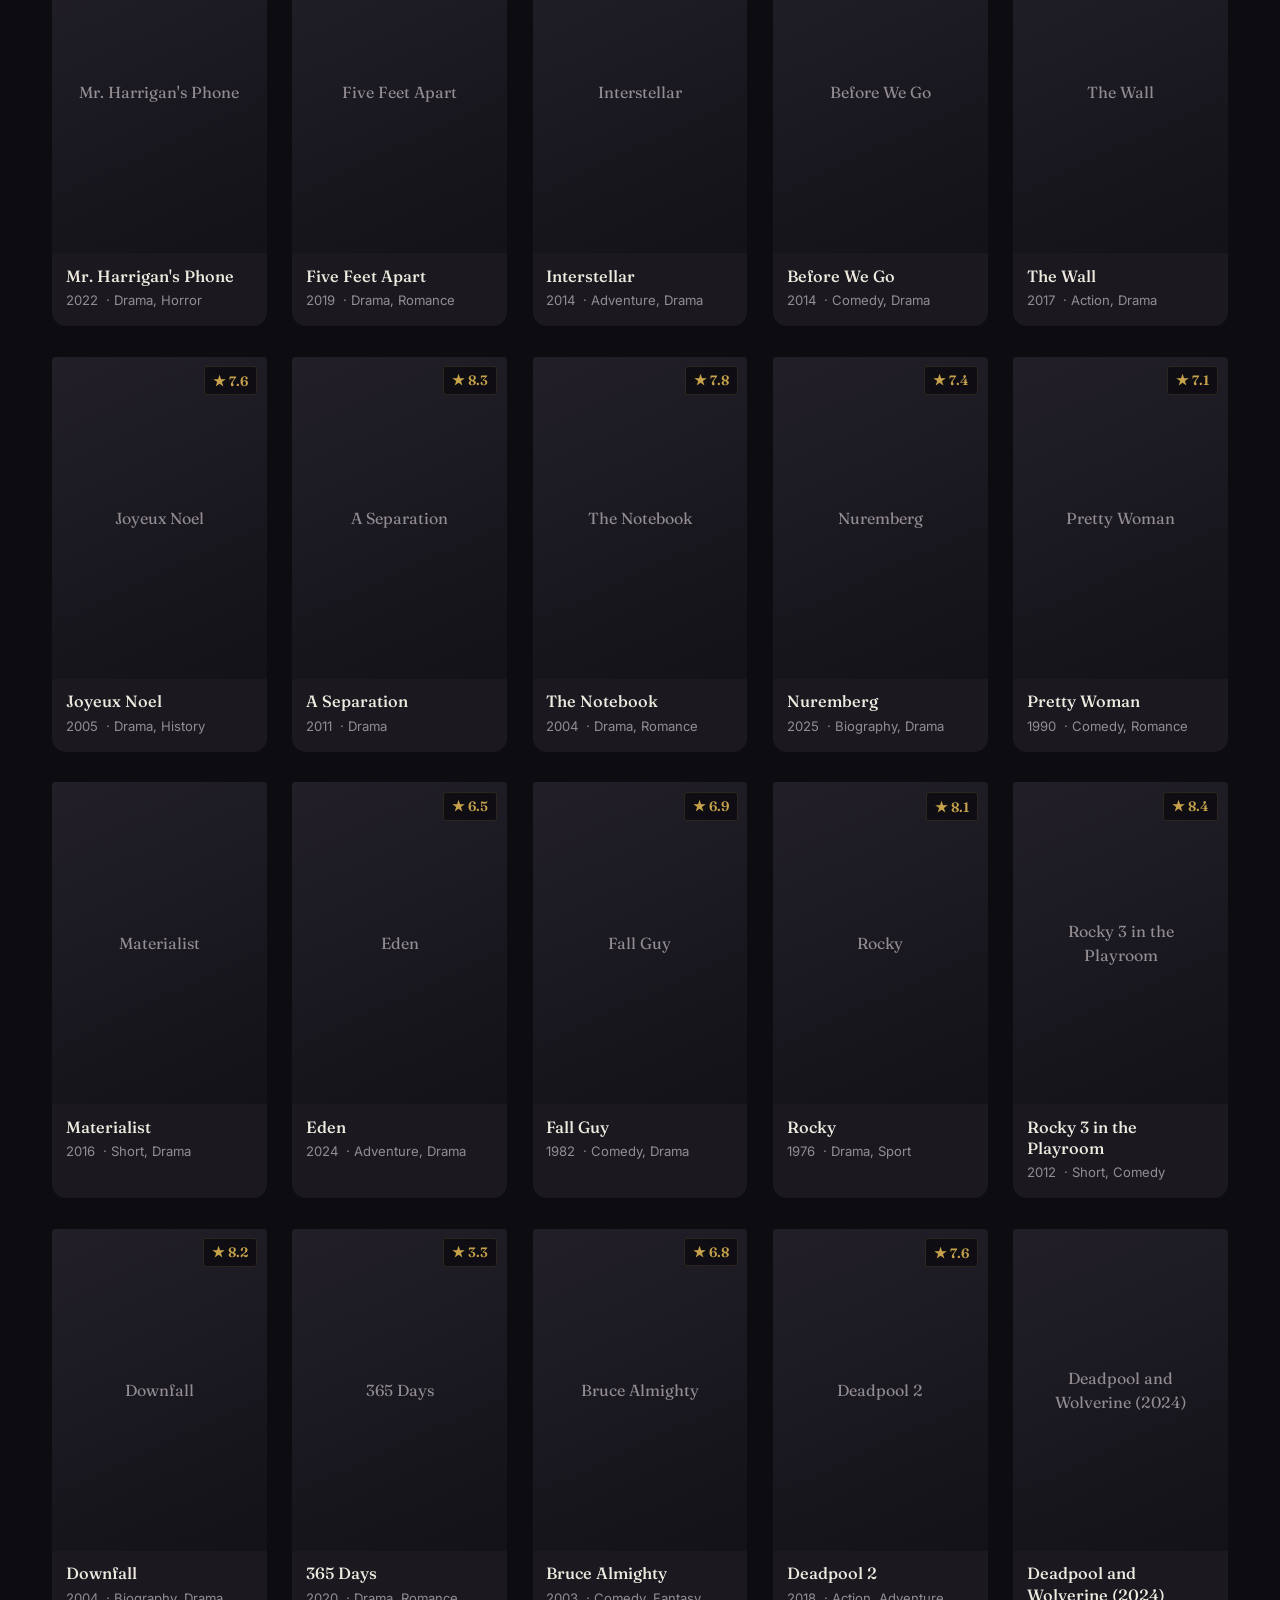
==== commit 223e428a: "Update index.html new" ====
--- a/index.html
+++ b/index.html
@@ -5,6 +5,24 @@
   <meta name="viewport" content="width=device-width, initial-scale=1.0" />
   <title>GHANDI MOVIES — a personal film archive</title>
   <meta name="description" content="A personal, self-updating library of every film watched — built from a plain text list." />
+
+  <!-- Favicon (logo.png should be in the repo root) -->
+  <link rel="icon" type="image/png" href="logo.png" />
+  <link rel="apple-touch-icon" href="logo.png" />
+
+  <!-- Prevent flash of wrong theme: must run before body renders -->
+  <script>
+    (function () {
+      try {
+        var saved = localStorage.getItem("theme");
+        var prefersLight = window.matchMedia("(prefers-color-scheme: light)").matches;
+        var theme = saved || (prefersLight ? "light" : "dark");
+        document.documentElement.setAttribute("data-theme", theme);
+      } catch (e) {
+        document.documentElement.setAttribute("data-theme", "dark");
+      }
+    })();
+  </script>
 
   <link rel="preconnect" href="https://fonts.googleapis.com">
   <link rel="preconnect" href="https://fonts.gstatic.com" crossorigin>
@@ -17,10 +35,16 @@
   <header class="site-header" id="site-header">
     <div class="header-inner">
       <div class="brand">
-        <span class="brand-mark" aria-hidden="true"></span>
+        <img src="logo.png" alt="" class="brand-mark" aria-hidden="true" onerror="this.style.display='none'" />
         <h1 class="brand-name">Ghandi Movies</h1>
       </div>
-      <p class="brand-tagline">A running record of everything watched</p>
+      <div class="header-actions">
+        <p class="brand-tagline">A running record of everything watched</p>
+        <button class="theme-toggle" id="theme-toggle" aria-label="Toggle theme" type="button">
+          <span class="theme-icon theme-icon-sun" aria-hidden="true">☀</span>
+          <span class="theme-icon theme-icon-moon" aria-hidden="true">☾</span>
+        </button>
+      </div>
     </div>
 
     <div class="stats-strip" id="stats-strip" aria-live="polite">
@@ -31,6 +55,18 @@
   <main>
 
     <section class="controls" id="controls" aria-label="Sort and filter">
+
+      <div class="control-group search-group">
+        <label for="search-input">Search</label>
+        <input
+          type="search"
+          id="search-input"
+          placeholder="Title, cast, director…"
+          autocomplete="off"
+          spellcheck="false"
+        />
+      </div>
+
       <div class="control-group">
         <label for="sort-select">Sort by</label>
         <select id="sort-select">
@@ -92,10 +128,27 @@
     <p>Data from <a href="https://www.omdbapi.com/" target="_blank" rel="noopener noreferrer">OMDb API</a>. Generated automatically — no browser API calls.</p>
   </footer>
 
+  <!-- Back to top -->
+  <button id="back-to-top" aria-label="Back to top" type="button" hidden>
+    <svg width="20" height="20" viewBox="0 0 24 24" fill="none" stroke="currentColor" stroke-width="2.5" stroke-linecap="round" stroke-linejoin="round" aria-hidden="true">
+      <path d="M12 19V5M5 12l7-7 7 7"/>
+    </svg>
+  </button>
+
+  <!-- Welcome overlay -->
+  <div class="welcome-overlay" id="welcome-overlay" hidden>
+    <div class="welcome-card" role="dialog" aria-modal="true" aria-labelledby="welcome-title">
+      <button class="welcome-close" id="welcome-close" aria-label="Close" type="button">&times;</button>
+      <h2 class="welcome-title" id="welcome-title">Welcome to Ghandi Movies</h2>
+      <p class="welcome-subtitle">A running record of everything watched</p>
+      <button class="welcome-cta" id="welcome-cta" type="button">Enter the archive</button>
+    </div>
+  </div>
+
   <!-- Card detail overlay -->
   <div class="detail-overlay" id="detail-overlay" hidden>
     <div class="detail-card" role="dialog" aria-modal="true" aria-labelledby="detail-title">
-      <button class="detail-close" id="detail-close" aria-label="Close">&times;</button>
+      <button class="detail-close" id="detail-close" aria-label="Close" type="button">&times;</button>
       <div class="detail-body" id="detail-body"></div>
     </div>
   </div>
--- a/style.css
+++ b/style.css
@@ -22,63 +22,6 @@
   --shadow-lifted: 0 24px 48px -20px rgba(0, 0, 0, 0.65);
   --radius-card: 4px 4px 14px 14px;
 }
-/* ↓↓↓ این بخش رو اضافه کن ↓↓↓ */
-[data-theme="light"] {
-  --bg: #f5f2ec;
-  --bg-elevated: #ffffff;
-  --bg-card: #ffffff;
-  --hairline: rgba(20, 18, 22, 0.1);
-  --ivory: #1a1820;
-  --muted: #6b6570;
-  --brass: #a8842f;
-  --brass-soft: rgba(168, 132, 47, 0.14);
-  --curtain: #8b2438;
-  --shadow-lifted: 0 24px 48px -20px rgba(20, 18, 22, 0.18);
-}
-/* transition نرم موقع تغییر تم */
-body,
-.site-header,
-.movie-card,
-.control-group select,
-.control-group input,
-.detail-card {
-  transition: background-color 0.3s ease, color 0.3s ease, border-color 0.3s ease;
-}
-
-.theme-toggle {
-  background: var(--bg-elevated);
-  border: 1px solid var(--hairline);
-  border-radius: 999px;
-  width: 42px;
-  height: 42px;
-  cursor: pointer;
-  display: flex;
-  align-items: center;
-  justify-content: center;
-  position: relative;
-  overflow: hidden;
-  transition: border-color 0.2s, transform 0.2s;
-  padding: 0;
-  flex-shrink: 0;
-}
-
-.theme-toggle:hover {
-  border-color: var(--brass);
-  transform: translateY(-2px);
-}
-
-.theme-icon {
-  position: absolute;
-  font-size: 1.1rem;
-  color: var(--brass);
-  transition: transform 0.4s cubic-bezier(0.2, 0.8, 0.2, 1), opacity 0.4s;
-}
-
-.theme-icon-sun { transform: translateY(0) rotate(0deg); opacity: 1; }
-.theme-icon-moon { transform: translateY(30px) rotate(180deg); opacity: 0; }
-
-[data-theme="light"] .theme-icon-sun { transform: translateY(-30px) rotate(-180deg); opacity: 0; }
-[data-theme="light"] .theme-icon-moon { transform: translateY(0) rotate(0deg); opacity: 1; }
 
 * { box-sizing: border-box; }
 
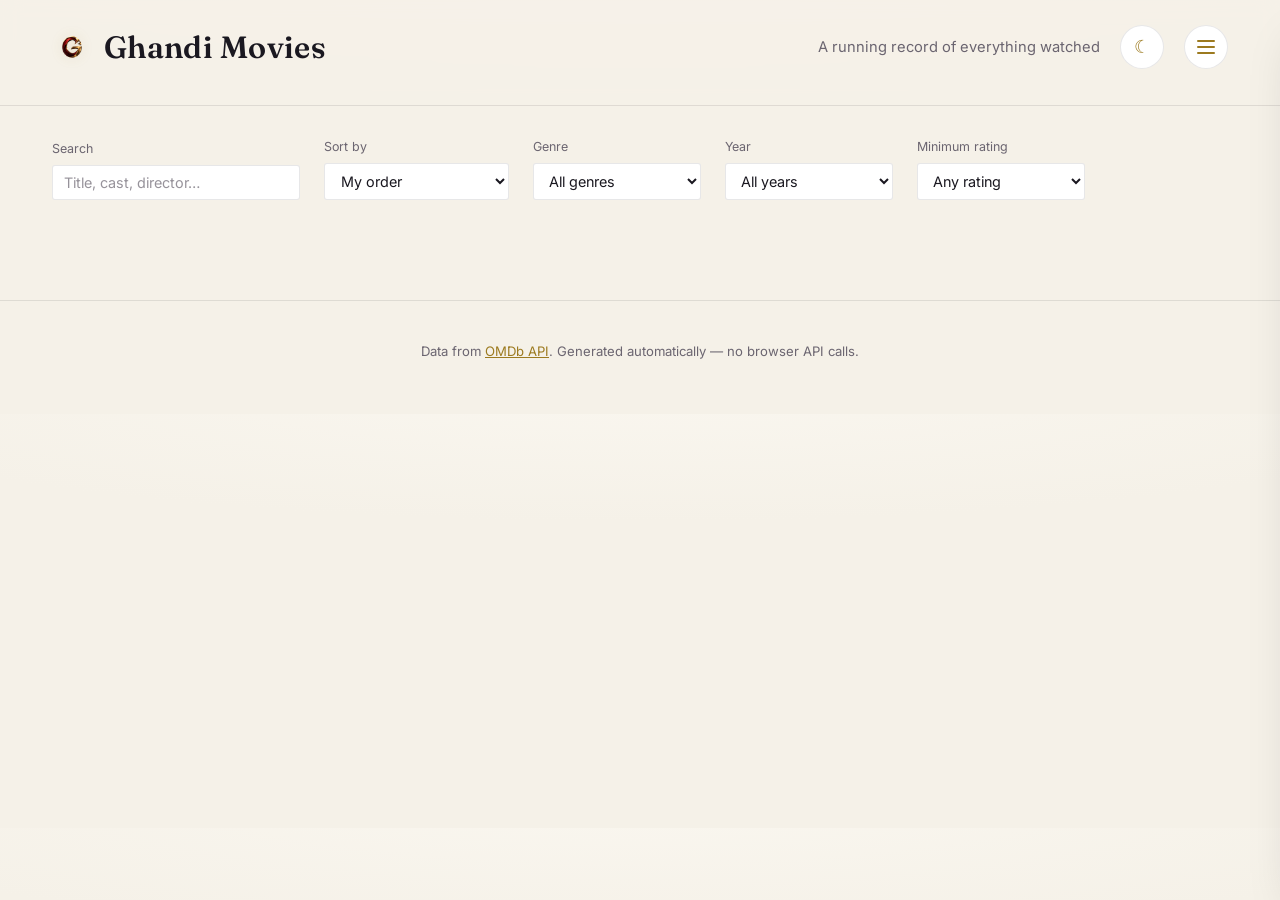
==== commit 3f332d9e: "Update index.html V2" ====
--- a/index.html
+++ b/index.html
@@ -6,9 +6,9 @@
   <title>GHANDI MOVIES — a personal film archive</title>
   <meta name="description" content="A personal, self-updating library of every film watched — built from a plain text list." />
 
-  <!-- Favicon (logo.png should be in the repo root) -->
-  <link rel="icon" type="image/png" href="logo.png" />
-  <link rel="apple-touch-icon" href="logo.png" />
+  <!-- Favicon (small, pre-resized copies of logo.png — see logo-*.png) -->
+  <link rel="icon" type="image/png" href="logo-32.png" />
+  <link rel="apple-touch-icon" href="logo-180.png" />
 
   <!-- Prevent flash of wrong theme: must run before body renders -->
   <script>
@@ -34,15 +34,20 @@
 
   <header class="site-header" id="site-header">
     <div class="header-inner">
-      <div class="brand">
-        <img src="logo.png" alt="" class="brand-mark" aria-hidden="true" onerror="this.style.display='none'" />
+      <a href="index.html" class="brand" aria-label="Ghandi Movies — Home">
+        <img src="logo-64.png" alt="" class="brand-mark" aria-hidden="true" onerror="this.style.display='none'" />
         <h1 class="brand-name">Ghandi Movies</h1>
-      </div>
+      </a>
       <div class="header-actions">
         <p class="brand-tagline">A running record of everything watched</p>
         <button class="theme-toggle" id="theme-toggle" aria-label="Toggle theme" type="button">
           <span class="theme-icon theme-icon-sun" aria-hidden="true">☀</span>
           <span class="theme-icon theme-icon-moon" aria-hidden="true">☾</span>
+        </button>
+        <button class="hamburger-toggle" id="hamburger-toggle" aria-label="Open menu" aria-expanded="false" aria-controls="nav-drawer" type="button">
+          <span class="hamburger-bar"></span>
+          <span class="hamburger-bar"></span>
+          <span class="hamburger-bar"></span>
         </button>
       </div>
     </div>
@@ -51,6 +56,21 @@
       <!-- filled in by script.js -->
     </div>
   </header>
+
+  <nav class="nav-drawer" id="nav-drawer" data-open="false" aria-label="Main navigation">
+    <div class="nav-drawer-backdrop" id="nav-drawer-backdrop"></div>
+    <div class="nav-drawer-panel">
+      <button class="nav-drawer-close" id="nav-drawer-close" aria-label="Close menu" type="button">&times;</button>
+      <ul class="nav-drawer-list">
+        <li><a href="index.html" aria-current="page">Home</a></li>
+        <li><a href="status.html">My Status</a></li>
+        <li><a href="watchlist.html">Watchlist &amp; Rewatchs</a></li>
+        <li><a href="collection.html">Collection</a></li>
+        <li><a href="random.html">Pick a Random Movie</a></li>
+        <li><a href="about.html">About &amp; Credits</a></li>
+      </ul>
+    </div>
+  </nav>
 
   <main>
 
@@ -153,6 +173,7 @@
     </div>
   </div>
 
+  <script src="common.js"></script>
   <script src="script.js"></script>
 </body>
 </html>
--- a/style.css
+++ b/style.css
@@ -1,26 +1,56 @@
 /* ==========================================================================
    GHANDI MOVIES — design tokens
-   Palette:  #0D0C10 base / #16141A elevated / #EFEAE0 ivory text
-             #948F92 muted / #C7A24C brass accent / #7E2436 curtain red
-   Type:     Fraunces (display/serif) + Inter (UI/body)
+   Dark theme: cinematic, brass-on-charcoal
+   Light theme: warm cream, brass-ink on paper
    ========================================================================== */
 
-:root {
+:root,
+[data-theme="dark"] {
   --bg: #0d0c10;
   --bg-elevated: #16141a;
   --bg-card: #1b191f;
+  --bg-header: rgba(13, 12, 16, 0.88);
   --hairline: rgba(239, 234, 224, 0.09);
   --ivory: #efeae0;
   --muted: #938d92;
+  --muted-strong: #b8b2b6;
   --brass: #c7a24c;
+  --brass-bright: #d9b662;
   --brass-soft: rgba(199, 162, 76, 0.16);
+  --brass-glow: rgba(199, 162, 76, 0.5);
   --curtain: #9c3347;
+  --overlay-bg: rgba(6, 5, 8, 0.82);
+  --card-gradient: linear-gradient(0deg, rgba(9, 8, 11, 0.95) 8%, rgba(9, 8, 11, 0.35) 55%, transparent 85%);
+  --poster-bg: linear-gradient(155deg, #221f28, #131218);
 
   --font-display: "Fraunces", Georgia, serif;
   --font-body: "Inter", -apple-system, BlinkMacSystemFont, sans-serif;
 
   --shadow-lifted: 0 24px 48px -20px rgba(0, 0, 0, 0.65);
+  --shadow-soft: 0 8px 24px -6px rgba(0, 0, 0, 0.4);
   --radius-card: 4px 4px 14px 14px;
+}
+
+[data-theme="light"] {
+  --bg: #f5f1e8;
+  --bg-elevated: #ffffff;
+  --bg-card: #ffffff;
+  --bg-header: rgba(245, 241, 232, 0.9);
+  --hairline: rgba(26, 24, 32, 0.1);
+  --ivory: #1a1820;
+  --muted: #6b6570;
+  --muted-strong: #4a4550;
+  --brass: #9c7a1f;
+  --brass-bright: #b88f24;
+  --brass-soft: rgba(156, 122, 31, 0.14);
+  --brass-glow: rgba(156, 122, 31, 0.45);
+  --curtain: #8b2438;
+  --overlay-bg: rgba(245, 241, 232, 0.85);
+  --card-gradient: linear-gradient(0deg, rgba(20, 18, 24, 0.9) 8%, rgba(20, 18, 24, 0.3) 55%, transparent 85%);
+  --poster-bg: linear-gradient(155deg, #e8e3d8, #d6d0c2);
+
+  --shadow-lifted: 0 24px 48px -20px rgba(26, 24, 32, 0.18);
+  --shadow-soft: 0 8px 24px -6px rgba(26, 24, 32, 0.12);
 }
 
 * { box-sizing: border-box; }
@@ -36,14 +66,20 @@
 
 body {
   margin: 0;
-  background: radial-gradient(ellipse 120% 60% at 50% -10%, #1c1922 0%, var(--bg) 55%);
+  background: radial-gradient(ellipse 120% 60% at 50% -10%, rgba(28, 25, 34, 0.9) 0%, var(--bg) 55%);
   color: var(--ivory);
   font-family: var(--font-body);
   line-height: 1.5;
   -webkit-font-smoothing: antialiased;
+  transition: background-color 0.4s ease, color 0.4s ease;
+}
+
+[data-theme="light"] body {
+  background: radial-gradient(ellipse 120% 60% at 50% -10%, #faf7f0 0%, var(--bg) 60%);
 }
 
 a { color: var(--brass); }
+a:hover { color: var(--brass-bright); }
 
 :focus-visible {
   outline: 2px solid var(--brass);
@@ -56,31 +92,38 @@
   position: sticky;
   top: 0;
   z-index: 40;
-  background: rgba(13, 12, 16, 0.88);
+  background: var(--bg-header);
   backdrop-filter: blur(10px);
+  -webkit-backdrop-filter: blur(10px);
   border-bottom: 1px solid var(--hairline);
+  transition: background-color 0.4s ease, border-color 0.4s ease;
 }
 
 .header-inner {
   max-width: 1240px;
   margin: 0 auto;
-  padding: 1.75rem 2rem 1.1rem;
-  display: flex;
-  align-items: baseline;
+  padding: 1.5rem 2rem 1.1rem;
+  display: flex;
+  align-items: center;
   justify-content: space-between;
   gap: 1rem;
   flex-wrap: wrap;
 }
 
-.brand { display: flex; align-items: center; gap: 0.65rem; }
+.brand { display: flex; align-items: center; gap: 0.75rem; }
 
 .brand-mark {
-  width: 11px;
-  height: 11px;
-  border-radius: 50%;
-  background: var(--brass);
-  box-shadow: 0 0 0 3px var(--brass-soft);
+  width: 40px;
+  height: 40px;
+  object-fit: contain;
   flex-shrink: 0;
+  transition: transform 0.3s ease, filter 0.3s ease;
+  filter: drop-shadow(0 0 6px var(--brass-soft));
+}
+
+.brand:hover .brand-mark {
+  transform: rotate(-6deg) scale(1.06);
+  filter: drop-shadow(0 0 10px var(--brass-glow));
 }
 
 .brand-name {
@@ -90,13 +133,62 @@
   font-size: clamp(1.5rem, 2.4vw, 2.05rem);
   letter-spacing: 0.01em;
   margin: 0;
+  transition: color 0.4s ease;
+}
+
+.header-actions {
+  display: flex;
+  align-items: center;
+  gap: 1.25rem;
+  flex-wrap: wrap;
 }
 
 .brand-tagline {
   margin: 0;
   color: var(--muted);
   font-size: 0.92rem;
-}
+  transition: color 0.4s ease;
+}
+
+/* ---------- theme toggle ---------- */
+
+.theme-toggle {
+  position: relative;
+  background: var(--bg-elevated);
+  border: 1px solid var(--hairline);
+  border-radius: 999px;
+  width: 44px;
+  height: 44px;
+  cursor: pointer;
+  display: flex;
+  align-items: center;
+  justify-content: center;
+  overflow: hidden;
+  padding: 0;
+  flex-shrink: 0;
+  transition: border-color 0.2s ease, transform 0.2s ease, background-color 0.4s ease;
+}
+
+.theme-toggle:hover {
+  border-color: var(--brass);
+  transform: translateY(-2px);
+}
+
+.theme-icon {
+  position: absolute;
+  font-size: 1.15rem;
+  line-height: 1;
+  color: var(--brass);
+  transition: transform 0.45s cubic-bezier(0.2, 0.8, 0.2, 1), opacity 0.45s ease;
+}
+
+.theme-icon-sun { transform: translateY(0) rotate(0deg); opacity: 1; }
+.theme-icon-moon { transform: translateY(30px) rotate(180deg); opacity: 0; }
+
+[data-theme="light"] .theme-icon-sun { transform: translateY(-30px) rotate(-180deg); opacity: 0; }
+[data-theme="light"] .theme-icon-moon { transform: translateY(0) rotate(0deg); opacity: 1; }
+
+/* ---------- stats ---------- */
 
 .stats-strip {
   max-width: 1240px;
@@ -120,9 +212,10 @@
   font-size: 1.25rem;
   font-weight: 500;
   color: var(--ivory);
-}
-
-.stat-label { color: var(--muted); }
+  transition: color 0.4s ease;
+}
+
+.stat-label { color: var(--muted); transition: color 0.4s ease; }
 
 .stat-value.accent { color: var(--brass); }
 
@@ -134,7 +227,7 @@
   padding: 0 2rem;
   display: flex;
   align-items: flex-end;
-  gap: 1.75rem;
+  gap: 1.5rem;
   flex-wrap: wrap;
 }
 
@@ -147,9 +240,11 @@
 .control-group label {
   font-size: 0.78rem;
   color: var(--muted);
-}
-
-.control-group select {
+  transition: color 0.4s ease;
+}
+
+.control-group select,
+.control-group input[type="search"] {
   background: var(--bg-elevated);
   color: var(--ivory);
   border: 1px solid var(--hairline);
@@ -159,14 +254,36 @@
   font-size: 0.9rem;
   min-width: 168px;
   cursor: pointer;
-}
-
-.control-group select:hover { border-color: var(--brass); }
+  transition: border-color 0.2s ease, background-color 0.4s ease, color 0.4s ease;
+}
+
+.control-group input[type="search"] {
+  cursor: text;
+  min-width: 220px;
+}
+
+.control-group select:hover,
+.control-group input[type="search"]:hover {
+  border-color: var(--brass);
+}
+
+.control-group select:focus,
+.control-group input[type="search"]:focus {
+  outline: none;
+  border-color: var(--brass);
+  box-shadow: 0 0 0 3px var(--brass-soft);
+}
+
+.control-group input[type="search"]::placeholder {
+  color: var(--muted);
+  opacity: 0.7;
+}
 
 .result-count {
   margin: 0 0 0.55rem auto;
   color: var(--muted);
   font-size: 0.85rem;
+  transition: color 0.4s ease;
 }
 
 /* ---------- movie grid ---------- */
@@ -186,19 +303,27 @@
   border-radius: var(--radius-card);
   overflow: hidden;
   cursor: pointer;
-  transition: transform 0.35s cubic-bezier(0.2, 0.8, 0.2, 1), box-shadow 0.35s ease;
+  transition: transform 0.35s cubic-bezier(0.2, 0.8, 0.2, 1),
+              box-shadow 0.35s ease,
+              background-color 0.4s ease;
+  animation: cardFadeIn 0.5s cubic-bezier(0.2, 0.8, 0.2, 1) backwards;
+}
+
+@keyframes cardFadeIn {
+  from { opacity: 0; transform: translateY(16px); }
+  to { opacity: 1; transform: translateY(0); }
 }
 
 .movie-card:hover,
 .movie-card:focus-visible {
   transform: translateY(-6px);
-  box-shadow: var(--shadow-lifted);
+  box-shadow: var(--shadow-lifted), 0 0 0 1px var(--brass-soft);
 }
 
 .poster-wrap {
   position: relative;
   aspect-ratio: 2 / 3;
-  background: linear-gradient(155deg, #221f28, #131218);
+  background: var(--poster-bg);
   overflow: hidden;
 }
 
@@ -237,6 +362,16 @@
   padding: 0.2rem 0.5rem;
   border-radius: 3px;
   backdrop-filter: blur(4px);
+  -webkit-backdrop-filter: blur(4px);
+  transition: background-color 0.3s ease, color 0.3s ease,
+              border-color 0.3s ease, transform 0.3s ease;
+}
+
+.movie-card:hover .rating-badge {
+  background: var(--brass);
+  color: var(--bg);
+  border-color: var(--brass);
+  transform: scale(1.06);
 }
 
 .card-overlay {
@@ -245,7 +380,7 @@
   display: flex;
   align-items: flex-end;
   padding: 0.9rem;
-  background: linear-gradient(0deg, rgba(9, 8, 11, 0.95) 8%, rgba(9, 8, 11, 0.35) 55%, transparent 85%);
+  background: var(--card-gradient);
   opacity: 0;
   transition: opacity 0.3s ease;
 }
@@ -255,8 +390,9 @@
 
 .overlay-cast {
   font-size: 0.78rem;
-  color: var(--muted);
+  color: var(--ivory);
   line-height: 1.4;
+  opacity: 0.85;
 }
 
 .card-meta {
@@ -269,6 +405,8 @@
   font-size: 1.02rem;
   margin: 0 0 0.25rem;
   line-height: 1.3;
+  color: var(--ivory);
+  transition: color 0.4s ease;
 }
 
 .card-subline {
@@ -278,11 +416,23 @@
   display: flex;
   gap: 0.5rem;
   flex-wrap: wrap;
+  transition: color 0.4s ease;
+}
+
+.card-subline span:first-child {
+  font-family: var(--font-display);
+  font-weight: 500;
+  color: var(--brass);
 }
 
 .error-card {
-  border: 1px dashed rgba(239, 234, 224, 0.18);
+  border: 1px dashed var(--hairline);
   cursor: default;
+}
+
+.error-card:hover {
+  transform: none;
+  box-shadow: none;
 }
 
 .error-card .poster-placeholder { color: var(--curtain); }
@@ -299,6 +449,7 @@
 .empty-state h2 {
   font-family: var(--font-display);
   font-weight: 500;
+  color: var(--ivory);
 }
 
 .empty-state p { color: var(--muted); }
@@ -308,23 +459,32 @@
   padding: 0.1rem 0.4rem;
   border-radius: 3px;
   font-size: 0.9em;
+  color: var(--brass);
 }
 
 .empty-state[hidden] { display: none; }
 
-
 /* ---------- detail overlay ---------- */
+
 .detail-overlay[hidden] { display: none; }
+
 .detail-overlay {
   position: fixed;
   inset: 0;
-  background: rgba(6, 5, 8, 0.82);
+  background: var(--overlay-bg);
   backdrop-filter: blur(6px);
+  -webkit-backdrop-filter: blur(6px);
   display: flex;
   align-items: center;
   justify-content: center;
   z-index: 100;
   padding: 1.5rem;
+  animation: overlayFadeIn 0.25s ease;
+}
+
+@keyframes overlayFadeIn {
+  from { opacity: 0; }
+  to { opacity: 1; }
 }
 
 .detail-card {
@@ -337,6 +497,12 @@
   max-height: 88vh;
   overflow-y: auto;
   box-shadow: var(--shadow-lifted);
+  animation: cardSlideUp 0.35s cubic-bezier(0.2, 0.8, 0.2, 1);
+}
+
+@keyframes cardSlideUp {
+  from { opacity: 0; transform: translateY(20px) scale(0.98); }
+  to { opacity: 1; transform: translateY(0) scale(1); }
 }
 
 .detail-body {
@@ -361,6 +527,7 @@
   font-family: var(--font-display);
   font-size: 1.6rem;
   margin: 0 0 0.35rem;
+  color: var(--ivory);
 }
 
 .detail-facts {
@@ -375,11 +542,13 @@
 .detail-plot {
   margin: 0 0 1rem;
   font-size: 0.95rem;
+  color: var(--ivory);
 }
 
 .detail-row {
   font-size: 0.86rem;
   margin: 0.3rem 0;
+  color: var(--ivory);
 }
 
 .detail-row span { color: var(--muted); }
@@ -395,9 +564,173 @@
   line-height: 1;
   cursor: pointer;
   z-index: 1;
-}
-
-.detail-close:hover { color: var(--brass); }
+  padding: 0.25rem 0.5rem;
+  border-radius: 4px;
+  transition: color 0.2s ease, background-color 0.2s ease;
+}
+
+.detail-close:hover {
+  color: var(--brass);
+  background: var(--brass-soft);
+}
+
+/* ---------- back to top ---------- */
+
+#back-to-top {
+  position: fixed;
+  bottom: 1.75rem;
+  right: 1.75rem;
+  width: 48px;
+  height: 48px;
+  border-radius: 50%;
+  background: var(--brass);
+  color: var(--bg);
+  border: none;
+  cursor: pointer;
+  z-index: 50;
+  display: flex;
+  align-items: center;
+  justify-content: center;
+  box-shadow: 0 8px 24px -6px var(--brass-glow),
+              inset 0 1px 0 rgba(255, 255, 255, 0.2);
+  transition: transform 0.3s cubic-bezier(0.2, 0.8, 0.2, 1),
+              box-shadow 0.3s ease,
+              opacity 0.3s ease;
+  animation: slideInUp 0.4s cubic-bezier(0.2, 0.8, 0.2, 1);
+}
+
+#back-to-top[hidden] { display: none; }
+
+#back-to-top:hover {
+  transform: translateY(-4px) scale(1.05);
+  box-shadow: 0 12px 32px -6px var(--brass-glow),
+              inset 0 1px 0 rgba(255, 255, 255, 0.3);
+}
+
+#back-to-top:active {
+  transform: translateY(-2px) scale(0.98);
+}
+
+@keyframes slideInUp {
+  from { opacity: 0; transform: translateY(20px); }
+  to { opacity: 1; transform: translateY(0); }
+}
+
+/* ---------- welcome overlay ---------- */
+
+.welcome-overlay[hidden] { display: none; }
+
+.welcome-overlay {
+  position: fixed;
+  inset: 0;
+  background: rgba(6, 5, 8, 0.9);
+  backdrop-filter: blur(12px);
+  -webkit-backdrop-filter: blur(12px);
+  display: flex;
+  align-items: center;
+  justify-content: center;
+  z-index: 200;
+  padding: 1.5rem;
+  animation: welcomeFadeIn 0.5s ease forwards;
+}
+
+[data-theme="light"] .welcome-overlay {
+  background: rgba(26, 24, 32, 0.85);
+}
+
+.welcome-overlay.closing {
+  animation: welcomeFadeOut 0.35s ease forwards;
+}
+
+@keyframes welcomeFadeIn {
+  from { opacity: 0; }
+  to { opacity: 1; }
+}
+
+@keyframes welcomeFadeOut {
+  from { opacity: 1; }
+  to { opacity: 0; }
+}
+
+.welcome-card {
+  position: relative;
+  max-width: 480px;
+  width: 100%;
+  text-align: center;
+  padding: 3rem 2rem 2.5rem;
+  background: var(--bg-elevated);
+  border: 1px solid var(--hairline);
+  border-radius: 12px;
+  box-shadow: 0 30px 80px -20px rgba(0, 0, 0, 0.8),
+              0 0 0 1px var(--brass-soft);
+  animation: welcomeSlideUp 0.6s cubic-bezier(0.2, 0.8, 0.2, 1);
+}
+
+@keyframes welcomeSlideUp {
+  from { opacity: 0; transform: translateY(30px) scale(0.96); }
+  to { opacity: 1; transform: translateY(0) scale(1); }
+}
+
+.welcome-title {
+  font-family: var(--font-display);
+  font-optical-sizing: auto;
+  font-weight: 500;
+  font-size: clamp(1.75rem, 4vw, 2.4rem);
+  letter-spacing: -0.01em;
+  margin: 0 0 0.5rem;
+  background: linear-gradient(135deg, var(--ivory) 0%, var(--brass) 100%);
+  -webkit-background-clip: text;
+  background-clip: text;
+  -webkit-text-fill-color: transparent;
+  color: var(--ivory);
+}
+
+.welcome-subtitle {
+  color: var(--muted);
+  font-size: 0.95rem;
+  margin: 0 0 2rem;
+  letter-spacing: 0.02em;
+}
+
+.welcome-cta {
+  background: var(--brass);
+  color: var(--bg);
+  border: none;
+  border-radius: 999px;
+  padding: 0.85rem 2rem;
+  font-family: var(--font-body);
+  font-size: 0.9rem;
+  font-weight: 600;
+  letter-spacing: 0.03em;
+  cursor: pointer;
+  transition: transform 0.2s ease, box-shadow 0.2s ease;
+  box-shadow: 0 8px 24px -6px var(--brass-glow);
+}
+
+.welcome-cta:hover {
+  transform: translateY(-2px);
+  box-shadow: 0 12px 32px -6px var(--brass-glow);
+}
+
+.welcome-close {
+  position: absolute;
+  top: 0.85rem;
+  right: 0.95rem;
+  background: none;
+  border: none;
+  color: var(--muted);
+  font-size: 1.5rem;
+  cursor: pointer;
+  line-height: 1;
+  padding: 0.25rem 0.5rem;
+  border-radius: 4px;
+  transition: color 0.2s, background-color 0.2s;
+}
+
+.welcome-close:hover {
+  color: var(--brass);
+  background: var(--brass-soft);
+}
 
 /* ---------- footer ---------- */
 
@@ -407,12 +740,874 @@
   padding: 1.75rem 1rem 2.5rem;
   color: var(--muted);
   font-size: 0.82rem;
+  transition: color 0.4s ease, border-color 0.4s ease;
 }
 
 /* ---------- responsive ---------- */
 
 @media (max-width: 640px) {
-  .header-inner, .stats-strip, .controls, .movie-grid { padding-left: 1.15rem; padding-right: 1.15rem; }
-  .movie-grid { grid-template-columns: repeat(auto-fill, minmax(150px, 1fr)); gap: 1.2rem 1rem; }
-  .result-count { margin-left: 0; width: 100%; order: 10; }
-}
+  .header-inner,
+  .stats-strip,
+  .controls,
+  .movie-grid {
+    padding-left: 1.15rem;
+    padding-right: 1.15rem;
+  }
+
+  .header-inner {
+    padding-top: 1rem;
+    padding-bottom: 0.5rem;
+    gap: 0.75rem;
+  }
+
+  .brand-mark { width: 32px; height: 32px; }
+
+  .brand-name { font-size: 1.35rem; }
+
+  .brand-tagline { display: none; }
+
+  .theme-toggle {
+    width: 38px;
+    height: 38px;
+  }
+
+  .header-actions { gap: 0.5rem; }
+
+  /* Stats: horizontal scroll strip */
+  .stats-strip {
+    gap: 1rem;
+    padding: 0 1.15rem 0.9rem;
+    overflow-x: auto;
+    flex-wrap: nowrap;
+    scrollbar-width: none;
+    -webkit-overflow-scrolling: touch;
+    font-size: 0.72rem;
+  }
+
+  .stats-strip::-webkit-scrollbar { display: none; }
+
+  .stat {
+    flex-shrink: 0;
+    min-width: 72px;
+  }
+
+  .stat-value { font-size: 0.95rem; }
+  .stat-label { font-size: 0.68rem; }
+
+  /* Controls: full-width stacked */
+  .controls {
+    gap: 0.85rem;
+    padding-top: 1.25rem;
+    padding-bottom: 0.5rem;
+  }
+
+  .control-group { width: 100%; }
+
+  .control-group select,
+  .control-group input[type="search"] {
+    width: 100%;
+    min-width: 0;
+  }
+
+  .movie-grid {
+    grid-template-columns: repeat(auto-fill, minmax(140px, 1fr));
+    gap: 1.2rem 1rem;
+  }
+
+  .result-count {
+    margin-left: 0;
+    width: 100%;
+    order: 10;
+  }
+
+  #back-to-top {
+    bottom: 1rem;
+    right: 1rem;
+    width: 42px;
+    height: 42px;
+  }
+
+  .welcome-card {
+    padding: 2.25rem 1.5rem 2rem;
+  }
+}
+/* ==========================================================================
+   NEW PAGES — hamburger menu, nav drawer, page intro, My Status, Collection,
+   Random, About. Everything below reuses the existing CSS variables
+   (--bg, --brass, --ivory, --muted, --font-display, --font-body, --radius-card,
+   --shadow-lifted, --hairline, etc.) so it inherits dark/light theming and
+   the site's existing visual language automatically.
+   ========================================================================== */
+
+/* ---------- brand as a link (index + all pages) ---------- */
+
+.brand {
+  text-decoration: none;
+  color: inherit;
+}
+
+/* ---------- hamburger toggle ---------- */
+
+.hamburger-toggle {
+  position: relative;
+  background: var(--bg-elevated);
+  border: 1px solid var(--hairline);
+  border-radius: 999px;
+  width: 44px;
+  height: 44px;
+  cursor: pointer;
+  display: flex;
+  align-items: center;
+  justify-content: center;
+  flex-direction: column;
+  gap: 4px;
+  flex-shrink: 0;
+  padding: 0;
+  transition: border-color 0.2s ease, transform 0.2s ease, background-color 0.4s ease;
+}
+
+.hamburger-toggle:hover {
+  border-color: var(--brass);
+  transform: translateY(-2px);
+}
+
+.hamburger-bar {
+  display: block;
+  width: 18px;
+  height: 2px;
+  border-radius: 2px;
+  background: var(--brass);
+  transition: transform 0.3s cubic-bezier(0.2, 0.8, 0.2, 1), opacity 0.2s ease;
+}
+
+.hamburger-toggle[aria-expanded="true"] .hamburger-bar:nth-child(1) {
+  transform: translateY(6px) rotate(45deg);
+}
+.hamburger-toggle[aria-expanded="true"] .hamburger-bar:nth-child(2) {
+  opacity: 0;
+}
+.hamburger-toggle[aria-expanded="true"] .hamburger-bar:nth-child(3) {
+  transform: translateY(-6px) rotate(-45deg);
+}
+
+/* ---------- nav drawer ---------- */
+
+.nav-drawer {
+  position: fixed;
+  inset: 0;
+  z-index: 150;
+  pointer-events: none;
+}
+
+.nav-drawer[data-open="true"] {
+  pointer-events: auto;
+}
+
+.nav-drawer-backdrop {
+  position: absolute;
+  inset: 0;
+  background: var(--overlay-bg);
+  backdrop-filter: blur(6px);
+  -webkit-backdrop-filter: blur(6px);
+  opacity: 0;
+  transition: opacity 0.3s ease;
+}
+
+.nav-drawer[data-open="true"] .nav-drawer-backdrop {
+  opacity: 1;
+}
+
+.nav-drawer-panel {
+  position: absolute;
+  top: 0;
+  right: 0;
+  height: 100%;
+  width: min(320px, 84vw);
+  background: var(--bg-elevated);
+  border-left: 1px solid var(--hairline);
+  box-shadow: var(--shadow-lifted);
+  padding: 1.5rem 1.5rem 2rem;
+  transform: translateX(100%);
+  transition: transform 0.35s cubic-bezier(0.2, 0.8, 0.2, 1);
+  overflow-y: auto;
+}
+
+.nav-drawer[data-open="true"] .nav-drawer-panel {
+  transform: translateX(0);
+}
+
+.nav-drawer-close {
+  background: none;
+  border: none;
+  color: var(--ivory);
+  font-size: 1.6rem;
+  line-height: 1;
+  cursor: pointer;
+  padding: 0.25rem 0.5rem;
+  border-radius: 4px;
+  margin-bottom: 1.25rem;
+  transition: color 0.2s ease, background-color 0.2s ease;
+}
+
+.nav-drawer-close:hover {
+  color: var(--brass);
+  background: var(--brass-soft);
+}
+
+.nav-drawer-list {
+  list-style: none;
+  margin: 0;
+  padding: 0;
+  display: flex;
+  flex-direction: column;
+  gap: 0.25rem;
+}
+
+.nav-drawer-list a {
+  display: block;
+  padding: 0.85rem 0.75rem;
+  border-radius: 6px;
+  color: var(--ivory);
+  text-decoration: none;
+  font-family: var(--font-display);
+  font-size: 1.05rem;
+  transition: background-color 0.2s ease, color 0.2s ease;
+}
+
+.nav-drawer-list a:hover,
+.nav-drawer-list a:focus-visible {
+  background: var(--brass-soft);
+  color: var(--brass);
+}
+
+.nav-drawer-list a[aria-current="page"] {
+  color: var(--brass);
+  font-weight: 600;
+}
+
+body.nav-open {
+  overflow: hidden;
+}
+
+@media (max-width: 640px) {
+  .nav-drawer-panel { width: min(300px, 86vw); }
+}
+
+/* ---------- shared page intro ---------- */
+
+.page-intro {
+  max-width: 1240px;
+  margin: 0 auto;
+  padding: 2.5rem 2rem 0.5rem;
+}
+
+.page-intro h1 {
+  font-family: var(--font-display);
+  font-weight: 600;
+  font-size: clamp(1.75rem, 3.2vw, 2.4rem);
+  margin: 0 0 0.4rem;
+  color: var(--ivory);
+}
+
+.page-intro-sub {
+  color: var(--muted);
+  margin: 0;
+}
+
+@media (max-width: 640px) {
+  .page-intro { padding: 1.75rem 1.15rem 0.25rem; }
+}
+
+/* ==========================================================================
+   MY STATUS
+   ========================================================================== */
+
+.status-page {
+  max-width: 1240px;
+  margin: 0 auto;
+  padding: 2.5rem 2rem 4rem;
+}
+
+.status-loading,
+.status-empty {
+  text-align: center;
+  color: var(--muted);
+  padding: 4rem 1rem;
+}
+
+.status-empty h2 {
+  font-family: var(--font-display);
+  color: var(--ivory);
+  font-weight: 500;
+}
+
+.status-empty code {
+  background: var(--bg-elevated);
+  padding: 0.1rem 0.4rem;
+  border-radius: 3px;
+  color: var(--brass);
+}
+
+.status-muted {
+  color: var(--muted);
+  font-size: 0.9rem;
+}
+
+.status-muted-small {
+  font-size: 0.78rem;
+}
+
+.status-content[hidden],
+.status-loading[hidden],
+.status-empty[hidden] { display: none; }
+
+.status-grid {
+  display: grid;
+  grid-template-columns: 2fr 1fr 1fr;
+  gap: 1.5rem;
+  margin-bottom: 2.5rem;
+}
+
+@media (max-width: 900px) {
+  .status-grid { grid-template-columns: 1fr; }
+}
+
+.status-card {
+  background: var(--bg-card);
+  border: 1px solid var(--hairline);
+  border-radius: 12px;
+  padding: 1.5rem;
+  animation: statusCardIn 0.5s cubic-bezier(0.2, 0.8, 0.2, 1) backwards;
+  transition: transform 0.3s cubic-bezier(0.2, 0.8, 0.2, 1), box-shadow 0.3s ease;
+}
+
+.status-card:hover {
+  transform: translateY(-4px);
+  box-shadow: var(--shadow-soft);
+}
+
+@keyframes statusCardIn {
+  from { opacity: 0; transform: translateY(14px); }
+  to { opacity: 1; transform: translateY(0); }
+}
+
+.status-card-eyebrow {
+  font-family: var(--font-body);
+  font-size: 0.78rem;
+  letter-spacing: 0.08em;
+  text-transform: uppercase;
+  color: var(--brass);
+  margin: 0 0 1rem;
+}
+
+/* Best Movie — horizontal rectangular card */
+
+.best-movie-card {
+  display: flex;
+  gap: 1.25rem;
+  width: 100%;
+  background: none;
+  border: none;
+  padding: 0;
+  text-align: left;
+  cursor: pointer;
+  color: inherit;
+  font: inherit;
+}
+
+.best-movie-poster {
+  width: 96px;
+  flex-shrink: 0;
+  border-radius: 6px;
+  overflow: hidden;
+  aspect-ratio: 2 / 3;
+  background: var(--poster-bg);
+}
+
+.best-movie-poster img { width: 100%; height: 100%; object-fit: cover; display: block; }
+
+.best-movie-info h3 {
+  font-family: var(--font-display);
+  font-size: 1.2rem;
+  margin: 0 0 0.4rem;
+  color: var(--ivory);
+  transition: color 0.2s ease;
+}
+
+.best-movie-card:hover .best-movie-info h3 { color: var(--brass); }
+
+.best-movie-facts {
+  display: flex;
+  gap: 0.75rem;
+  margin: 0 0 0.5rem;
+  color: var(--muted);
+  font-size: 0.88rem;
+}
+
+.best-movie-rating {
+  color: var(--brass);
+  font-family: var(--font-display);
+  font-weight: 600;
+}
+
+/* Favorite Actor / Actress */
+
+.person-portrait {
+  width: 88px;
+  height: 88px;
+  border-radius: 50%;
+  overflow: hidden;
+  margin: 0 0 0.85rem;
+  background: var(--poster-bg);
+  border: 2px solid var(--brass-soft);
+}
+
+.person-portrait img { width: 100%; height: 100%; object-fit: cover; display: block; }
+
+.person-portrait-placeholder {
+  width: 100%;
+  height: 100%;
+  display: flex;
+  align-items: center;
+  justify-content: center;
+  font-family: var(--font-display);
+  font-size: 1.4rem;
+  color: var(--muted);
+}
+
+.person-name {
+  font-family: var(--font-display);
+  font-size: 1.05rem;
+  margin: 0;
+  color: var(--ivory);
+}
+
+/* Favorite Genre / Year poster scroller */
+
+.status-section { margin-bottom: 2.75rem; }
+
+.status-section-header {
+  display: flex;
+  align-items: baseline;
+  gap: 0.85rem;
+  flex-wrap: wrap;
+  margin-bottom: 1rem;
+}
+
+.status-section-header h2 {
+  font-family: var(--font-display);
+  font-size: 1.4rem;
+  margin: 0;
+  color: var(--ivory);
+}
+
+.status-section-value {
+  color: var(--brass);
+  font-family: var(--font-display);
+  font-weight: 500;
+  margin: 0;
+}
+
+.status-section-subtitle {
+  color: var(--muted);
+  margin: 0;
+  font-size: 0.88rem;
+}
+
+.poster-scroller {
+  display: flex;
+  gap: 0.9rem;
+  overflow-x: auto;
+  padding-bottom: 0.5rem;
+  scroll-snap-type: x proximity;
+  -webkit-overflow-scrolling: touch;
+}
+
+.poster-scroller::-webkit-scrollbar { height: 6px; }
+.poster-scroller::-webkit-scrollbar-thumb { background: var(--hairline); border-radius: 3px; }
+
+.poster-tile {
+  flex: 0 0 auto;
+  width: 120px;
+  aspect-ratio: 2 / 3;
+  border-radius: 6px;
+  overflow: hidden;
+  border: none;
+  padding: 0;
+  cursor: pointer;
+  background: var(--poster-bg);
+  scroll-snap-align: start;
+  transition: transform 0.3s cubic-bezier(0.2, 0.8, 0.2, 1), box-shadow 0.3s ease;
+}
+
+.poster-tile:hover,
+.poster-tile:focus-visible {
+  transform: translateY(-4px) scale(1.03);
+  box-shadow: var(--shadow-soft);
+}
+
+.poster-tile img,
+.poster-tile .poster-placeholder { width: 100%; height: 100%; }
+.poster-tile img { object-fit: cover; display: block; }
+
+@media (max-width: 640px) {
+  .poster-tile { width: 96px; }
+}
+
+/* Genre chart — plain, accessible, no library */
+
+.genre-chart-list {
+  list-style: none;
+  margin: 0;
+  padding: 0;
+  display: flex;
+  flex-direction: column;
+  gap: 0.7rem;
+}
+
+.genre-chart-row {
+  display: grid;
+  grid-template-columns: 110px 1fr 44px;
+  align-items: center;
+  gap: 0.75rem;
+}
+
+.genre-chart-label {
+  font-size: 0.85rem;
+  color: var(--muted);
+  white-space: nowrap;
+  overflow: hidden;
+  text-overflow: ellipsis;
+}
+
+.genre-chart-track {
+  height: 10px;
+  border-radius: 6px;
+  background: var(--bg-elevated);
+  border: 1px solid var(--hairline);
+  overflow: hidden;
+}
+
+.genre-chart-bar {
+  display: block;
+  height: 100%;
+  background: linear-gradient(90deg, var(--brass) 0%, var(--brass-bright) 100%);
+  border-radius: 6px 0 0 6px;
+  transition: width 0.6s cubic-bezier(0.2, 0.8, 0.2, 1);
+}
+
+.genre-chart-pct {
+  font-size: 0.8rem;
+  color: var(--muted);
+  text-align: right;
+}
+
+@media (max-width: 560px) {
+  .genre-chart-row { grid-template-columns: 84px 1fr 36px; gap: 0.5rem; }
+  .genre-chart-label { font-size: 0.78rem; }
+}
+
+/* Me card */
+
+.me-card {
+  display: flex;
+  align-items: center;
+  gap: 1.5rem;
+  background: var(--bg-card);
+  border: 1px solid var(--hairline);
+  border-radius: 12px;
+  padding: 1.5rem;
+  max-width: 480px;
+}
+
+.me-card-image {
+  width: 120px;
+  height: 80px;
+  flex-shrink: 0;
+  border-radius: 8px;
+  overflow: hidden;
+  background: var(--poster-bg);
+  display: flex;
+  align-items: center;
+  justify-content: center;
+}
+
+.me-card-image img { width: 100%; height: 100%; object-fit: cover; display: block; }
+
+.me-card-image--empty::before {
+  content: "";
+  width: 32px;
+  height: 32px;
+  border-radius: 50%;
+  background: var(--brass-soft);
+}
+
+.me-card-name {
+  font-family: var(--font-display);
+  font-size: 1.3rem;
+  font-weight: 600;
+  color: var(--ivory);
+  margin: 0;
+}
+
+@media (max-width: 640px) {
+  .status-page { padding: 1.75rem 1.15rem 3rem; }
+  .me-card { flex-direction: column; text-align: center; max-width: none; }
+}
+
+/* ==========================================================================
+   COLLECTION
+   ========================================================================== */
+
+.collection-grid {
+  max-width: 1240px;
+  margin: 0 auto;
+  padding: 1.75rem 2rem 4rem;
+  display: grid;
+  grid-template-columns: repeat(auto-fill, minmax(220px, 1fr));
+  gap: 1.5rem;
+}
+
+.collection-card {
+  display: flex;
+  flex-direction: column;
+  background: var(--bg-card);
+  border: 1px solid var(--hairline);
+  border-radius: var(--radius-card);
+  overflow: hidden;
+  cursor: pointer;
+  padding: 0;
+  text-align: left;
+  color: inherit;
+  font: inherit;
+  transition: transform 0.3s cubic-bezier(0.2, 0.8, 0.2, 1), box-shadow 0.3s ease;
+}
+
+.collection-card:hover,
+.collection-card:focus-visible {
+  transform: translateY(-5px);
+  box-shadow: var(--shadow-lifted);
+}
+
+.collection-cover {
+  aspect-ratio: 16 / 9;
+  background: var(--poster-bg);
+  overflow: hidden;
+}
+
+.collection-cover img,
+.collection-cover .poster-placeholder { width: 100%; height: 100%; }
+.collection-cover img { object-fit: cover; display: block; }
+
+.collection-card-meta { padding: 0.9rem 1rem 1.1rem; }
+
+.collection-card-meta h3 {
+  font-family: var(--font-display);
+  font-size: 1.1rem;
+  margin: 0 0 0.25rem;
+  color: var(--ivory);
+}
+
+.collection-card-meta p {
+  margin: 0;
+  color: var(--muted);
+  font-size: 0.85rem;
+}
+
+.collection-back {
+  background: none;
+  border: none;
+  color: var(--brass);
+  font-family: var(--font-body);
+  font-size: 0.9rem;
+  cursor: pointer;
+  padding: 1.75rem 2rem 0;
+  margin: 0;
+}
+
+.collection-back:hover { color: var(--brass-bright); }
+
+.collection-detail-title {
+  font-family: var(--font-display);
+  font-size: clamp(1.6rem, 3vw, 2.1rem);
+  margin: 0.75rem 2rem 0.25rem;
+  color: var(--ivory);
+}
+
+#collection-detail .page-intro-sub {
+  margin: 0 2rem 0;
+  padding: 0;
+}
+
+#collection-detail .movie-grid { padding-top: 1.5rem; }
+
+@media (max-width: 640px) {
+  .collection-back,
+  .collection-detail-title,
+  #collection-detail .page-intro-sub {
+    margin-left: 1.15rem;
+    margin-right: 1.15rem;
+    padding-left: 0;
+    padding-right: 0;
+  }
+  .collection-back { padding-left: 0; padding-right: 0; }
+}
+
+/* ==========================================================================
+   PICK A RANDOM MOVIE
+   ========================================================================== */
+
+.random-page {
+  max-width: 900px;
+  margin: 0 auto;
+  padding: 3rem 2rem 5rem;
+  text-align: center;
+}
+
+.random-stage {
+  display: flex;
+  flex-direction: column;
+  align-items: center;
+  gap: 1.5rem;
+}
+
+.random-intro {
+  color: var(--muted);
+  max-width: 480px;
+  margin: 0;
+}
+
+.random-button {
+  position: relative;
+  background: var(--brass);
+  color: var(--bg);
+  border: none;
+  border-radius: 999px;
+  padding: 1.5rem 3rem;
+  font-family: var(--font-display);
+  font-weight: 600;
+  font-size: 1.3rem;
+  letter-spacing: 0.06em;
+  cursor: pointer;
+  box-shadow: 0 16px 40px -12px var(--brass-glow), inset 0 1px 0 rgba(255, 255, 255, 0.25);
+  transition: transform 0.25s cubic-bezier(0.2, 0.8, 0.2, 1), box-shadow 0.25s ease, opacity 0.2s ease;
+}
+
+.random-button:hover:not(:disabled) {
+  transform: translateY(-3px) scale(1.02);
+  box-shadow: 0 20px 48px -12px var(--brass-glow), inset 0 1px 0 rgba(255, 255, 255, 0.3);
+}
+
+.random-button:disabled {
+  opacity: 0.6;
+  cursor: not-allowed;
+}
+
+.random-button.is-searching {
+  animation: randomPulse 0.65s ease-in-out infinite;
+}
+
+@keyframes randomPulse {
+  0%, 100% { transform: scale(1); }
+  50% { transform: scale(0.96); }
+}
+
+.random-status {
+  min-height: 1.2em;
+  color: var(--brass);
+  font-size: 0.9rem;
+  margin: 0;
+}
+
+.random-result {
+  margin-top: 2.5rem;
+  text-align: left;
+  animation: cardSlideUp 0.4s cubic-bezier(0.2, 0.8, 0.2, 1);
+}
+
+.random-result[hidden] { display: none; }
+
+.random-result-card {
+  display: grid;
+  grid-template-columns: 220px 1fr;
+  gap: 1.75rem;
+  background: var(--bg-card);
+  border: 1px solid var(--hairline);
+  border-radius: 12px;
+  padding: 2rem;
+}
+
+@media (max-width: 620px) {
+  .random-result-card { grid-template-columns: 1fr; }
+}
+
+.random-result-poster {
+  border-radius: 6px;
+  overflow: hidden;
+  aspect-ratio: 2 / 3;
+  background: var(--poster-bg);
+}
+
+.random-result-poster img,
+.random-result-poster .poster-placeholder { width: 100%; height: 100%; }
+.random-result-poster img { object-fit: cover; display: block; }
+
+.random-result-info h2 {
+  font-family: var(--font-display);
+  font-size: 1.6rem;
+  margin: 0 0 0.5rem;
+  color: var(--ivory);
+}
+
+.random-again-button {
+  margin-top: 1.25rem;
+  background: none;
+  border: 1px solid var(--brass);
+  color: var(--brass);
+  border-radius: 999px;
+  padding: 0.65rem 1.6rem;
+  font-family: var(--font-body);
+  font-weight: 600;
+  font-size: 0.85rem;
+  letter-spacing: 0.04em;
+  cursor: pointer;
+  transition: background-color 0.2s ease, color 0.2s ease;
+}
+
+.random-again-button:hover {
+  background: var(--brass);
+  color: var(--bg);
+}
+
+@media (max-width: 640px) {
+  .random-page { padding: 2rem 1.15rem 3.5rem; }
+  .random-button { padding: 1.25rem 2.25rem; font-size: 1.1rem; }
+}
+
+/* ==========================================================================
+   ABOUT & CREDITS
+   ========================================================================== */
+
+.about-page {
+  max-width: 640px;
+  margin: 0 auto;
+  padding: 3rem 2rem 5rem;
+}
+
+.about-page h1 {
+  font-family: var(--font-display);
+  font-weight: 600;
+  font-size: clamp(1.75rem, 3.2vw, 2.4rem);
+  margin: 0 0 1.5rem;
+  color: var(--ivory);
+}
+
+.about-page p {
+  color: var(--muted-strong);
+  line-height: 1.7;
+  margin: 0 0 1.1rem;
+}
+
+@media (max-width: 640px) {
+  .about-page { padding: 2rem 1.15rem 3.5rem; }
+}
